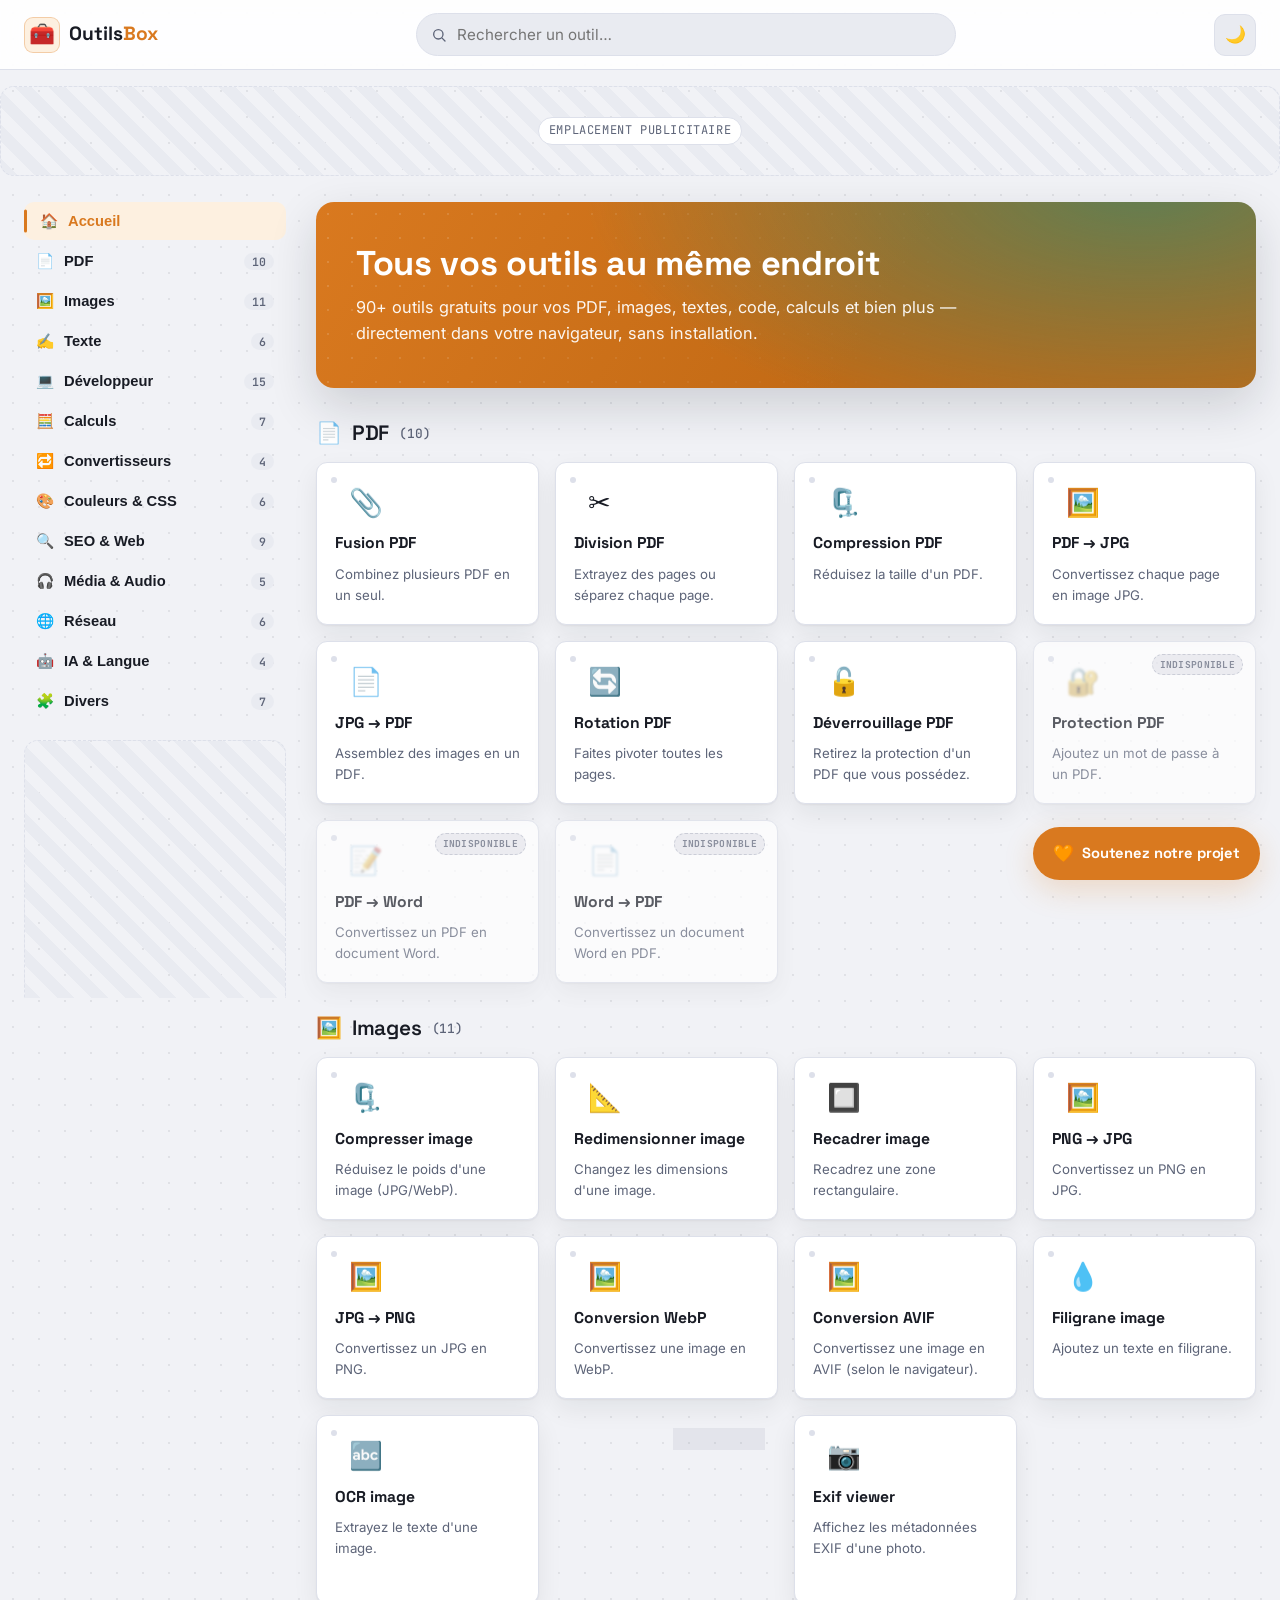
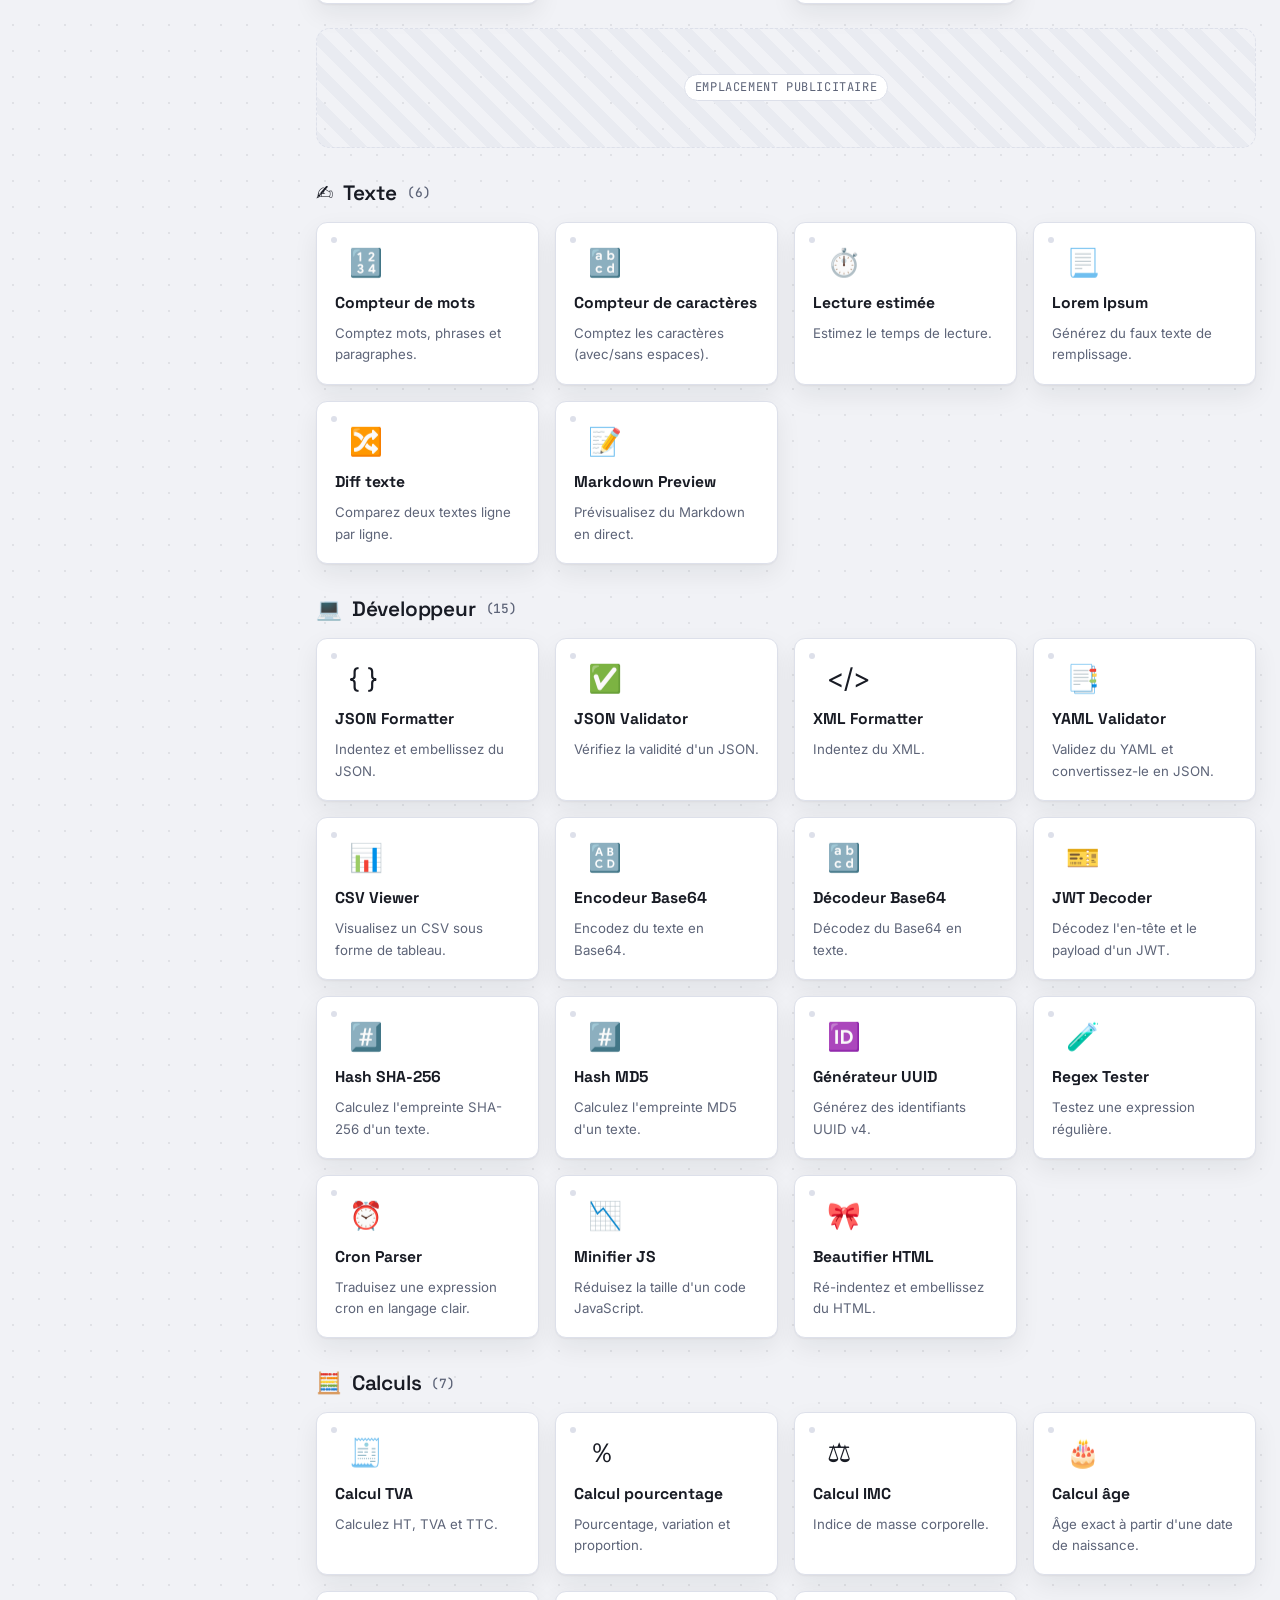
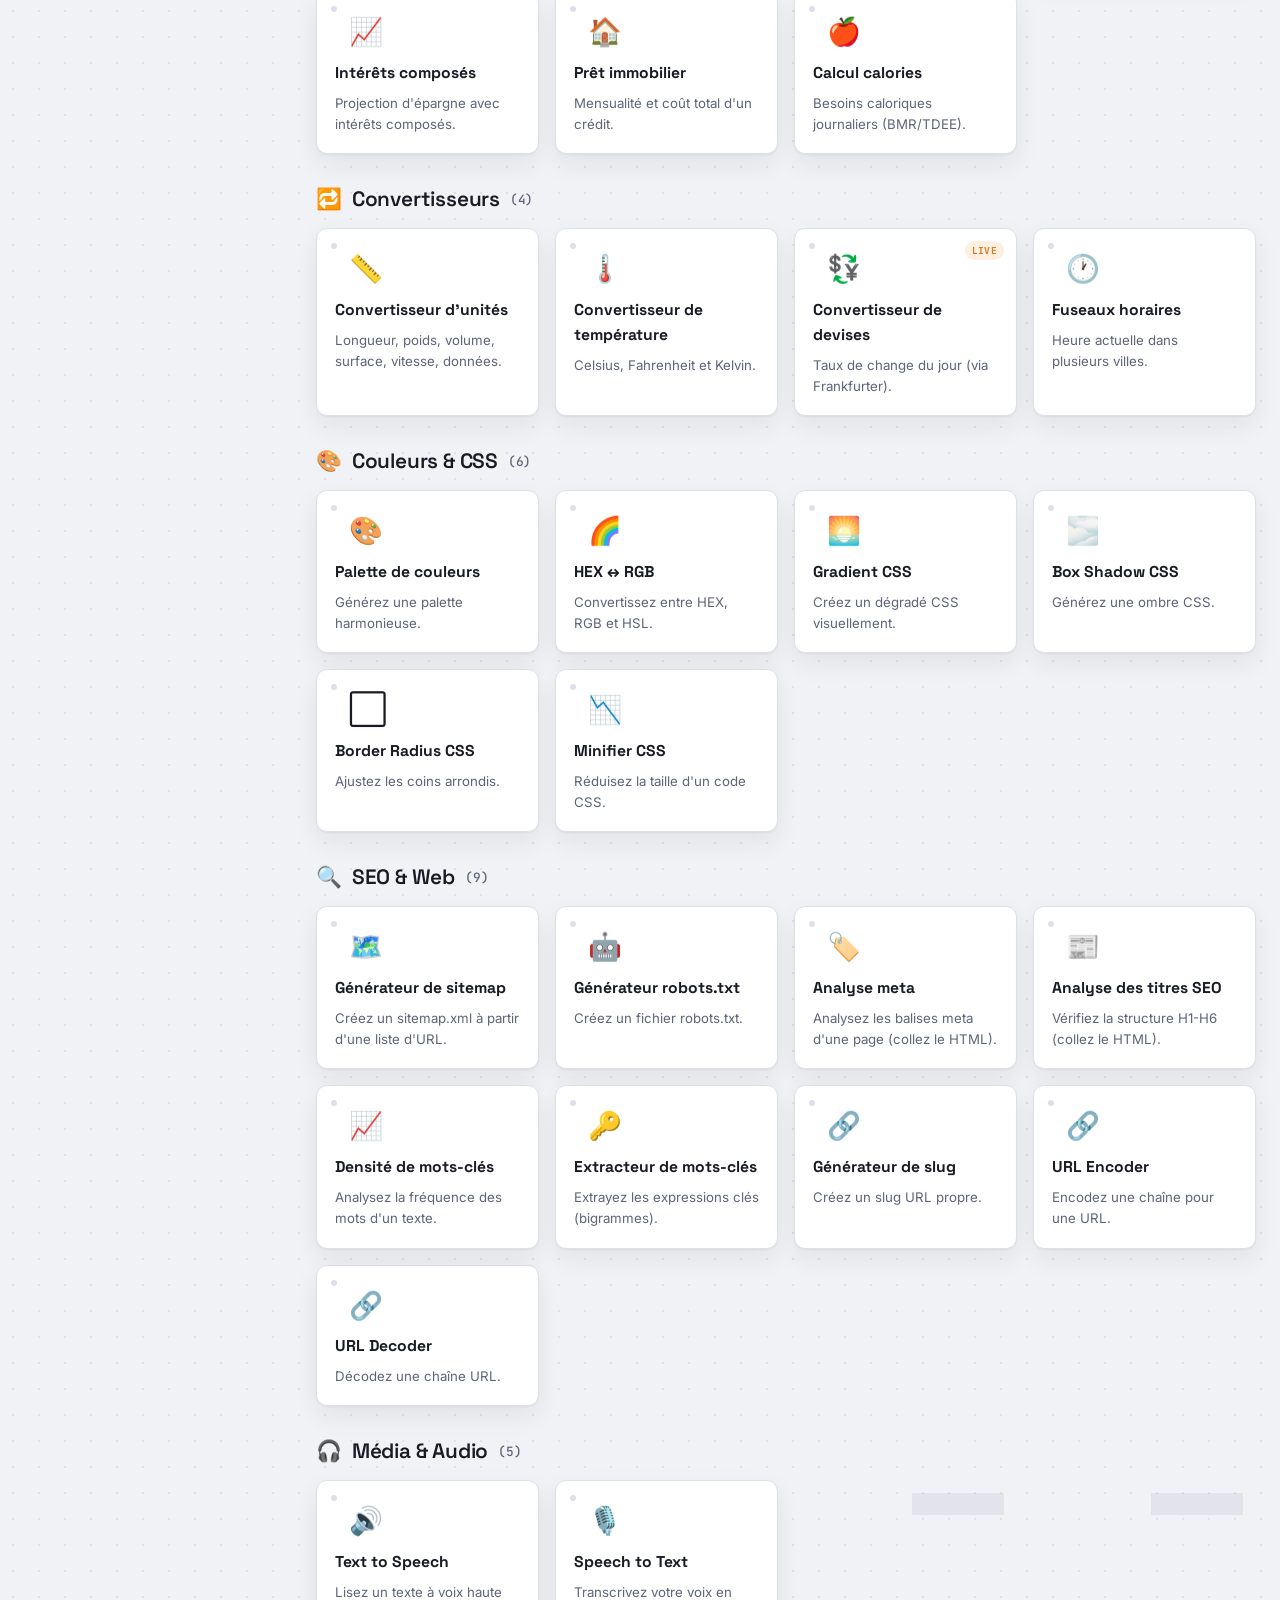
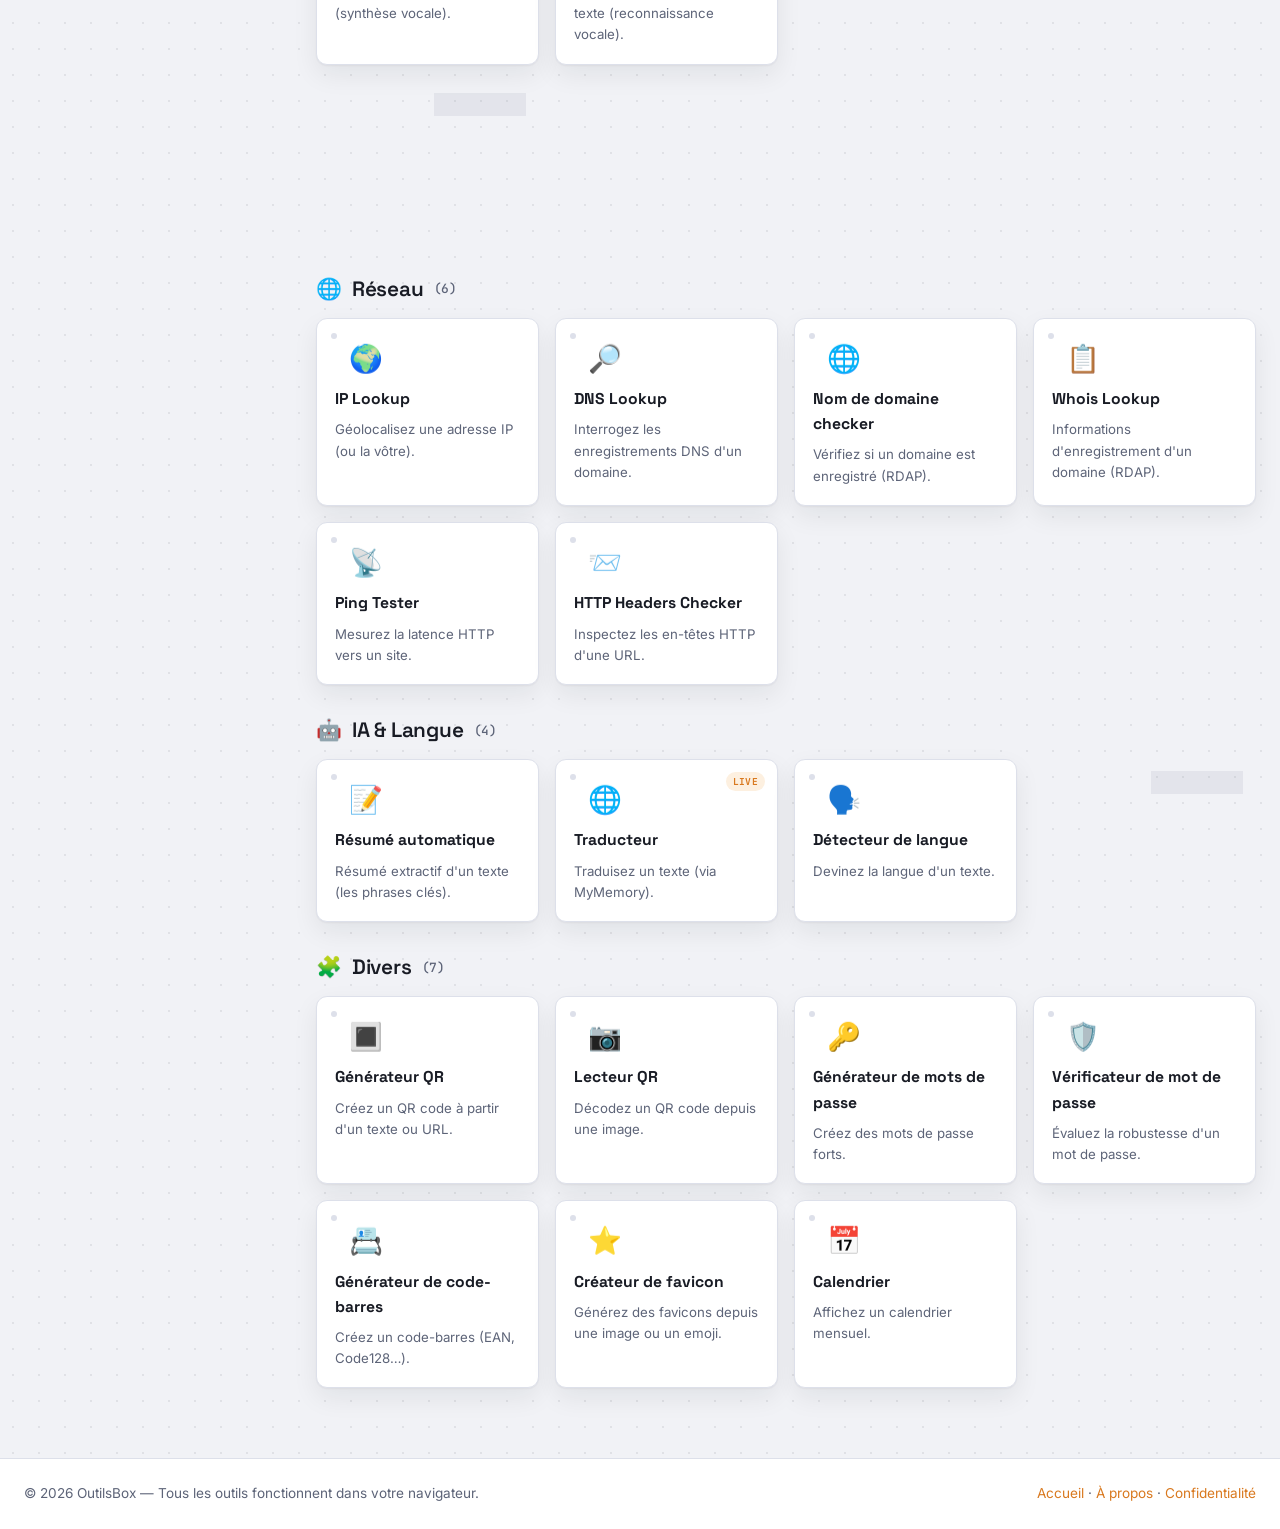
==== index.html @ 88a68a33 "Fix stylesheet link case sensitivity" ====
<!DOCTYPE html>
<html lang="fr" data-theme="light">
<head>
<meta charset="UTF-8">
<meta name="viewport" content="width=device-width, initial-scale=1.0, viewport-fit=cover">
<meta name="description" content="Boîte à outils en ligne : PDF, images, texte, développeur, calculs, couleurs, SEO et plus. Gratuit, simple et rapide.">
<title>OutilsBox — la boîte à outils en ligne</title>
<link rel="icon" href="data:image/svg+xml,<svg xmlns='http://www.w3.org/2000/svg' viewBox='0 0 100 100'><text y='.9em' font-size='90'>🧰</text></svg>">
<link rel="preconnect" href="https://fonts.googleapis.com">
<link rel="preconnect" href="https://fonts.gstatic.com" crossorigin>
<link href="https://fonts.googleapis.com/css2?family=Inter:wght@400;500;600;700;800&family=Space+Grotesk:wght@500;600;700&family=JetBrains+Mono:wght@400;500&display=swap" rel="stylesheet">
<link rel="stylesheet" href="./Css/styles.css">
<script async src="https://pagead2.googlesyndication.com/pagead/js/adsbygoogle.js?client=ca-pub-3952975727989882"
     crossorigin="anonymous"></script>
</head>
<body>
<a class="skip-link" href="#main">Aller au contenu</a>

<header class="topbar">
  <button class="icon-btn menu-toggle" id="menuToggle" aria-label="Menu">☰</button>
  <a class="brand" href="#/">
    <span class="brand-logo">🧰</span>
    <span class="brand-name">Outils<b>Box</b></span>
  </a>
  <div class="search-wrap">
    <input id="globalSearch" type="search" placeholder="Rechercher un outil…" autocomplete="off" aria-label="Rechercher un outil">
    <div id="searchResults" class="search-results" hidden></div>
  </div>
  <button class="icon-btn" id="themeToggle" aria-label="Changer de thème" title="Thème clair / sombre">🌙</button>
</header>

<!-- Bannière de pub (haut) -->
<div class="ad-slot ad-leaderboard" data-ad="top-leaderboard">
  <span class="ad-label">Emplacement publicitaire</span>
</div>

<div class="layout">
  <aside class="sidebar" id="sidebar" aria-label="Catégories">
    <nav id="categoryNav"></nav>
    <!-- Bannière de pub (colonne) -->
    <div class="ad-slot ad-rail" data-ad="sidebar-rail">
      <span class="ad-label">Pub</span>
    </div>
  </aside>
  <div class="sidebar-backdrop" id="sidebarBackdrop"></div>

  <main id="main" class="content" tabindex="-1"></main>
</div>

<footer class="footer">
  <div class="footer-inner">
    <span>© <span id="year"></span> OutilsBox — Tous les outils fonctionnent dans votre navigateur.</span>
    <span class="footer-links">
      <a href="#/">Accueil</a> · <a href="#/tool/about">À propos</a> · <a href="#/tool/privacy">Confidentialité</a>
    </span>
  </div>
</footer>

<!-- Interstitiel de pub -->
<div class="modal-backdrop" id="adInterstitial" hidden>
  <div class="modal ad-interstitial-box" role="dialog" aria-modal="true" aria-label="Publicité">
    <div class="ad-slot ad-interstitial" data-ad="interstitial">
      <span class="ad-label">Publicité</span>
    </div>
    <p class="ad-note">Votre outil se lance après la publicité…</p>
    <button class="btn btn-primary" id="adContinue" disabled>Continuer (<span id="adCountdown">5</span>)</button>
  </div>
</div>

<div id="toast" class="toast" hidden></div>

<!-- Bouton de soutien (lien direct vers la page de paiement PayPal) -->
<a class="support-btn" href="https://www.paypal.com/ncp/payment/L6BR6EY7WHRRA" target="_blank" rel="noopener noreferrer">
  <span class="sb-icon" aria-hidden="true">🧡</span> Soutenez notre projet
</a>

<!-- Librairies (chargées à la demande par les outils) -->
<script type="module" src="./js/main.js"></script>
</body>
</html>
---- Css/styles.css ----
/* =========================================================
   OutilsBox — design system
   Identité "atelier" : fond graphite / accent ambre outil,
   grille de perforations façon panneau à outils (pegboard),
   typo mécanique (Space Grotesk) + lisible (Inter) + mono (JetBrains Mono).
   ========================================================= */

:root{
  /* -- Neutres (clair) -- */
  --bg:#f1f2f6; --surface:#ffffff; --surface-2:#e9ebf1; --border:#dde0ea;
  --text:#181b24; --muted:#5d6478;

  /* -- Accent "outil" -- */
  --primary:#d9791f; --primary-600:#c26a15; --primary-soft:#fdf0e0;
  --accent:#0e8f86; --accent-soft:#e2f6f3;
  --success:#178a4e; --danger:#c8342b;

  --shadow:0 1px 2px rgba(20,22,35,.05),0 10px 26px rgba(20,22,35,.07);
  --shadow-lg:0 18px 48px rgba(20,22,35,.16);
  --shadow-glow:0 10px 30px rgba(217,121,31,.22);

  --radius:18px; --radius-sm:11px; --maxw:1280px;
  --sidebar-w:264px;

  --font-display:'Space Grotesk',Inter,system-ui,sans-serif;
  --font-body:'Inter',system-ui,-apple-system,'Segoe UI',Roboto,sans-serif;
  --font-mono:'JetBrains Mono',ui-monospace,SFMono-Regular,Menlo,Consolas,monospace;

  --ease:cubic-bezier(.22,.9,.32,1);

  /* motif de perforations (pegboard) */
  --peg-dot: rgba(24,27,36,.08);
  --peg-size: 26px;
}
[data-theme="dark"]{
  --bg:#10121a; --surface:#181b27; --surface-2:#1f2331; --border:#2a2f40;
  --text:#edeff6; --muted:#9298ac;

  --primary:#f0973f; --primary-600:#f6ad63; --primary-soft:#33240f;
  --accent:#2fd9c9; --accent-soft:#122a29;
  --success:#3fbf7f; --danger:#f0685c;

  --shadow:0 1px 2px rgba(0,0,0,.35),0 12px 32px rgba(0,0,0,.32);
  --shadow-lg:0 22px 56px rgba(0,0,0,.5);
  --shadow-glow:0 12px 34px rgba(240,151,63,.22);

  --peg-dot: rgba(255,255,255,.06);
}

*{box-sizing:border-box}
html{scroll-behavior:smooth}
@media (prefers-reduced-motion:reduce){
  html{scroll-behavior:auto}
  *{animation-duration:.001ms!important;transition-duration:.001ms!important}
}
body{
  margin:0;font-family:var(--font-body);
  background:
    radial-gradient(var(--peg-dot) 1.4px, transparent 1.4px) 0 0/var(--peg-size) var(--peg-size),
    var(--bg);
  color:var(--text);line-height:1.6;
  -webkit-font-smoothing:antialiased;text-rendering:optimizeLegibility;
  transition:background-color .25s var(--ease),color .25s var(--ease);
}
a{color:var(--primary);text-decoration:none;transition:color .15s var(--ease)}
a:hover{color:var(--primary-600);text-decoration:underline}
h1,h2,h3{font-family:var(--font-display);line-height:1.15;margin:0 0 .4em;letter-spacing:-.01em}
:focus-visible{outline:2.5px solid var(--primary);outline-offset:2px;border-radius:4px}
.skip-link{position:absolute;left:-999px;top:0;background:var(--primary);color:#fff;padding:8px 14px;border-radius:0 0 8px 0;z-index:100;font-weight:600}
.skip-link:focus{left:0}

/* Topbar */
.topbar{
  position:sticky;top:0;z-index:40;display:flex;align-items:center;gap:14px;
  padding:13px 24px;background:color-mix(in srgb, var(--surface) 88%, transparent);
  backdrop-filter:blur(14px) saturate(1.4);-webkit-backdrop-filter:blur(14px) saturate(1.4);
  border-bottom:1px solid var(--border);
}
.brand{display:flex;align-items:center;gap:9px;font-weight:700;font-size:1.2rem;color:var(--text);font-family:var(--font-display)}
.brand:hover{text-decoration:none}
.brand-logo{
  font-size:1.3rem;width:36px;height:36px;display:grid;place-items:center;
  background:var(--primary-soft);border-radius:9px;border:1px solid color-mix(in srgb, var(--primary) 30%, transparent);
}
.brand-name b{color:var(--primary)}
.search-wrap{position:relative;flex:1;max-width:540px;margin:0 auto}
#globalSearch{
  width:100%;padding:11px 16px 11px 40px;border:1px solid var(--border);border-radius:999px;
  background:var(--surface-2);color:var(--text);font-size:.95rem;outline:none;font-family:inherit;
  transition:border-color .15s var(--ease),box-shadow .15s var(--ease),background-color .15s var(--ease);
  background-image:url("data:image/svg+xml,%3Csvg xmlns='http://www.w3.org/2000/svg' width='16' height='16' viewBox='0 0 24 24' fill='none' stroke='%235d6478' stroke-width='2' stroke-linecap='round'%3E%3Ccircle cx='11' cy='11' r='7'/%3E%3Cline x1='21' y1='21' x2='16.65' y2='16.65'/%3E%3C/svg%3E");
  background-repeat:no-repeat;background-position:14px center;
}
#globalSearch:focus{border-color:var(--primary);box-shadow:0 0 0 4px var(--primary-soft);background-color:var(--surface)}
.search-results{
  position:absolute;top:calc(100% + 10px);left:0;right:0;background:var(--surface);
  border:1px solid var(--border);border-radius:14px;box-shadow:var(--shadow-lg);
  max-height:60vh;overflow:auto;z-index:50;padding:6px;
  animation:dropIn .16s var(--ease);
}
@keyframes dropIn{from{opacity:0;transform:translateY(-6px)}to{opacity:1;transform:translateY(0)}}
.search-results a{display:block;padding:10px 12px;border-radius:9px;color:var(--text);transition:background-color .1s}
.search-results a:hover,.search-results a.active{background:var(--primary-soft);text-decoration:none}
.search-results .sr-cat{font-size:.72rem;color:var(--muted);font-family:var(--font-mono);text-transform:uppercase;letter-spacing:.04em}
.icon-btn{
  background:var(--surface-2);border:1px solid var(--border);border-radius:11px;
  width:42px;height:42px;font-size:1.05rem;cursor:pointer;color:var(--text);flex:none;
  transition:transform .15s var(--ease),background-color .15s var(--ease),border-color .15s var(--ease);
}
.icon-btn:hover{background:var(--primary-soft);border-color:color-mix(in srgb, var(--primary) 35%, var(--border));transform:translateY(-1px)}
.icon-btn:active{transform:translateY(0) scale(.96)}
.menu-toggle{display:none}

/* Layout */
.layout{display:flex;gap:28px;max-width:var(--maxw);margin:0 auto;padding:26px 24px;align-items:flex-start}
.sidebar{
  width:var(--sidebar-w);flex:none;position:sticky;top:86px;
  max-height:calc(100vh - 104px);overflow:auto;
  padding-right:2px;
}
#categoryNav{display:flex;flex-direction:column;gap:2px}
.nav-cat{
  display:flex;align-items:center;gap:10px;padding:10px 12px;border-radius:10px;
  color:var(--text);font-weight:600;font-size:.92rem;cursor:pointer;border:none;background:none;text-align:left;width:100%;
  position:relative;transition:background-color .15s var(--ease),color .15s var(--ease),padding-left .15s var(--ease);
}
.nav-cat::before{
  content:"";position:absolute;left:0;top:50%;transform:translateY(-50%);
  width:3px;height:0;border-radius:3px;background:var(--primary);transition:height .18s var(--ease);
}
.nav-cat:hover{background:var(--surface-2);text-decoration:none}
.nav-cat.active{background:var(--primary-soft);color:var(--primary);padding-left:16px}
.nav-cat.active::before{height:60%}
.nav-cat .cat-count{margin-left:auto;font-size:.72rem;color:var(--muted);background:var(--surface-2);padding:1px 8px;border-radius:999px;font-family:var(--font-mono)}
.nav-cat.active .cat-count{background:var(--surface);color:var(--primary)}
.content{flex:1;min-width:0}

/* Ad slots */
.ad-slot{
  display:flex;align-items:center;justify-content:center;position:relative;
  background:repeating-linear-gradient(45deg,var(--surface-2),var(--surface-2) 12px,transparent 12px,transparent 24px);
  border:1px dashed var(--border);border-radius:14px;color:var(--muted);
  font-size:.75rem;letter-spacing:.05em;text-transform:uppercase;overflow:hidden;font-family:var(--font-mono);
}
.ad-slot .ad-label{background:var(--surface);padding:3px 10px;border-radius:999px;border:1px solid var(--border)}
.ad-leaderboard{max-width:var(--maxw);margin:16px auto 0;height:90px}
.ad-rail{margin-top:20px;height:600px;position:sticky;top:360px}
.ad-inline{height:120px;margin:24px 0}
.ad-interstitial{height:250px;width:100%}
@media(max-width:900px){.ad-rail{display:none}.ad-leaderboard{height:60px}}

/* Hero / home */
.hero{
  position:relative;overflow:hidden;isolation:isolate;
  background:
    radial-gradient(560px 260px at 88% -10%, color-mix(in srgb, var(--accent) 55%, transparent), transparent),
    linear-gradient(120deg,var(--primary),var(--primary-600) 60%);
  color:#fff;
  border-radius:var(--radius);padding:42px 40px;margin-bottom:30px;box-shadow:var(--shadow-lg);
}
.hero::after{
  content:"";position:absolute;inset:0;z-index:-1;opacity:.5;
  background:radial-gradient(rgba(255,255,255,.35) 1.5px, transparent 1.5px) 0 0/24px 24px;
  mask-image:linear-gradient(120deg, rgba(0,0,0,.9), transparent 70%);
}
.hero h1{font-size:2.15rem;margin-bottom:.3em;font-weight:700}
.hero p{opacity:.94;max-width:640px;margin:0;font-size:1.02rem}
.section-title{display:flex;align-items:center;gap:10px;margin:34px 0 16px;font-size:1.3rem;font-family:var(--font-display);font-weight:600}
.section-title .emoji{font-size:1.3rem}
.section-title .count{font-size:.8rem;color:var(--muted);font-weight:500;font-family:var(--font-mono)}

/* Tool grid */
.tool-grid{display:grid;grid-template-columns:repeat(auto-fill,minmax(200px,1fr));gap:16px}
.tool-card{
  display:flex;flex-direction:column;gap:7px;padding:18px;background:var(--surface);
  border:1px solid var(--border);border-radius:var(--radius-sm);box-shadow:var(--shadow);
  color:var(--text);transition:transform .18s var(--ease),border-color .18s var(--ease),box-shadow .18s var(--ease);
  position:relative;overflow:hidden;
}
.tool-card::before{
  content:"";position:absolute;top:14px;left:14px;width:6px;height:6px;border-radius:50%;
  background:var(--border);box-shadow:0 0 0 3px var(--surface);transition:background-color .18s var(--ease);
}
.tool-card:hover{transform:translateY(-4px);border-color:var(--primary);text-decoration:none;box-shadow:var(--shadow-glow)}
.tool-card:hover::before{background:var(--primary)}
.tool-card .t-icon{font-size:1.7rem;margin-left:14px}
.tool-card .t-name{font-weight:700;font-size:.98rem;font-family:var(--font-display)}
.tool-card .t-desc{font-size:.83rem;color:var(--muted)}
.tool-card .t-badge{position:absolute;top:12px;right:12px;font-size:.6rem;background:var(--primary-soft);color:var(--primary);padding:2px 7px;border-radius:999px;text-transform:uppercase;font-weight:700;font-family:var(--font-mono);letter-spacing:.03em}
.tool-card .t-badge.t-badge-off{background:rgba(140,146,168,.2);color:var(--muted);backdrop-filter:blur(6px);-webkit-backdrop-filter:blur(6px);border:1px dashed rgba(140,146,168,.5)}
.tool-card.t-card-off{opacity:.7}
.tool-card.t-card-off .t-icon{filter:grayscale(.4) blur(1px);opacity:.65}

/* Tool page */
.tool-header{margin-bottom:20px}
.breadcrumb{font-size:.8rem;color:var(--muted);margin-bottom:8px;font-family:var(--font-mono)}
.breadcrumb a{color:var(--muted)}
.tool-header h1{font-size:1.75rem;display:flex;align-items:center;gap:10px}
.tool-header p{color:var(--muted);margin:.3em 0 0}
.panel{
  background:var(--surface);border:1px solid var(--border);border-radius:var(--radius);
  padding:24px;box-shadow:var(--shadow);margin-bottom:20px;
  transition:border-color .15s var(--ease);
}
.panel + .panel{margin-top:0}

/* Form controls */
.field{margin-bottom:15px;display:block}
.field > label{display:block;font-weight:600;font-size:.88rem;margin-bottom:6px}
.field .hint{font-weight:400;color:var(--muted);font-size:.8rem}
input[type=text],input[type=number],input[type=url],input[type=password],input[type=email],input[type=date],input[type=datetime-local],input[type=time],select,textarea{
  width:100%;padding:11px 13px;border:1px solid var(--border);border-radius:10px;
  background:var(--surface-2);color:var(--text);font-size:.95rem;font-family:inherit;outline:none;
  transition:border-color .15s var(--ease),box-shadow .15s var(--ease);
}
input:focus,select:focus,textarea:focus{border-color:var(--primary);box-shadow:0 0 0 4px var(--primary-soft);background-color:var(--surface)}
textarea{resize:vertical;min-height:120px;font-family:var(--font-mono);font-size:.88rem}
textarea.mono,input.mono,pre.mono{font-family:var(--font-mono)}
.row{display:flex;gap:14px;flex-wrap:wrap}
.row > *{flex:1;min-width:160px}
.inline{display:flex;align-items:center;gap:10px;flex-wrap:wrap}
.check{display:flex;align-items:center;gap:8px;font-size:.9rem}
.check input{width:auto;accent-color:var(--primary)}
input[type=range]{width:100%;accent-color:var(--primary)}
input[type=color]{width:52px;height:42px;padding:2px;border-radius:10px;cursor:pointer}

/* Buttons */
.btn{
  display:inline-flex;align-items:center;justify-content:center;gap:8px;
  padding:11px 19px;border-radius:10px;border:1px solid var(--border);background:var(--surface-2);
  color:var(--text);font-weight:600;font-size:.92rem;cursor:pointer;font-family:inherit;
  transition:transform .12s var(--ease),background-color .15s var(--ease),border-color .15s var(--ease),box-shadow .15s var(--ease);
}
.btn:hover{background:var(--primary-soft);text-decoration:none;border-color:color-mix(in srgb, var(--primary) 35%, var(--border))}
.btn:active:not(:disabled){transform:scale(.97)}
.btn-primary{background:var(--primary);border-color:var(--primary);color:#fff}
.btn-primary:hover{background:var(--primary-600);box-shadow:var(--shadow-glow)}
.btn-ghost{background:none}
.btn:disabled{opacity:.5;cursor:not-allowed}
.btn-row{display:flex;gap:10px;flex-wrap:wrap;margin-top:8px}
.btn-sm{padding:7px 12px;font-size:.82rem}

/* Dropzone */
.dropzone{
  border:2px dashed var(--border);border-radius:var(--radius);padding:38px 20px;text-align:center;
  color:var(--muted);cursor:pointer;background:var(--surface-2);transition:border-color .15s var(--ease),background-color .15s var(--ease),color .15s var(--ease);
}
.dropzone.drag,.dropzone:hover{border-color:var(--primary);background:var(--primary-soft);color:var(--primary)}
.dropzone .dz-icon{font-size:2.3rem}
.file-list{list-style:none;padding:0;margin:14px 0 0;display:flex;flex-direction:column;gap:8px}
.file-list li{display:flex;align-items:center;gap:10px;padding:10px 12px;background:var(--surface-2);border-radius:10px;font-size:.88rem;transition:background-color .12s}
.file-list li:hover{background:color-mix(in srgb, var(--surface-2) 70%, var(--primary-soft))}
.file-list li .fl-size{margin-left:auto;color:var(--muted);font-size:.8rem;font-family:var(--font-mono)}
.file-list li .fl-del{cursor:pointer;color:var(--danger);border:none;background:none;font-size:1rem;transition:transform .12s}
.file-list li .fl-del:hover{transform:scale(1.15)}
.file-list li[draggable=true]{cursor:grab}

/* Output */
.output{background:var(--surface-2);border:1px solid var(--border);border-radius:11px;padding:15px;overflow:auto;max-height:460px}
pre.output{white-space:pre-wrap;word-break:break-word;font-family:var(--font-mono);font-size:.86rem}
.result-note{font-size:.85rem;color:var(--muted);margin-top:8px}
.status{padding:11px 15px;border-radius:10px;font-size:.88rem;margin-top:10px;border:1px solid transparent}
.status.ok{background:color-mix(in srgb, var(--success) 12%, transparent);color:var(--success);border-color:color-mix(in srgb, var(--success) 25%, transparent)}
.status.err{background:color-mix(in srgb, var(--danger) 12%, transparent);color:var(--danger);border-color:color-mix(in srgb, var(--danger) 25%, transparent)}
.status.info{background:var(--primary-soft);color:var(--primary);border-color:color-mix(in srgb, var(--primary) 25%, transparent)}
.kpi{display:grid;grid-template-columns:repeat(auto-fit,minmax(130px,1fr));gap:12px}
.kpi .k{background:var(--surface-2);border-radius:11px;padding:16px;text-align:center;border:1px solid var(--border);transition:border-color .15s}
.kpi .k:hover{border-color:color-mix(in srgb, var(--primary) 30%, var(--border))}
.kpi .k b{display:block;font-size:1.6rem;font-family:var(--font-display)}
.kpi .k span{font-size:.78rem;color:var(--muted)}
table.data{width:100%;border-collapse:collapse;font-size:.86rem}
table.data th,table.data td{border:1px solid var(--border);padding:8px 11px;text-align:left}
table.data th{background:var(--surface-2);font-family:var(--font-mono);font-weight:600;font-size:.78rem;text-transform:uppercase;letter-spacing:.03em;color:var(--muted)}
table.data tr:hover td{background:color-mix(in srgb, var(--surface-2) 60%, transparent)}
.swatch{height:64px;border-radius:11px;border:1px solid var(--border);cursor:pointer;display:flex;align-items:flex-end;padding:7px;font-size:.72rem;color:#fff;text-shadow:0 1px 2px rgba(0,0,0,.5);font-family:var(--font-mono);transition:transform .12s var(--ease)}
.swatch:hover{transform:scale(1.03)}

/* Modal */
.modal-backdrop{position:fixed;inset:0;background:rgba(8,10,18,.62);backdrop-filter:blur(3px);display:flex;align-items:center;justify-content:center;z-index:100;padding:20px;animation:fadeIn .15s var(--ease)}
@keyframes fadeIn{from{opacity:0}to{opacity:1}}
.modal{background:var(--surface);border-radius:var(--radius);padding:24px;max-width:520px;width:100%;box-shadow:var(--shadow-lg);text-align:center;animation:popIn .18s var(--ease)}
@keyframes popIn{from{opacity:0;transform:translateY(8px) scale(.98)}to{opacity:1;transform:none}}
.ad-note{color:var(--muted);font-size:.85rem;margin:14px 0}

/* Toast */
.toast{position:fixed;bottom:26px;left:50%;transform:translateX(-50%);background:var(--text);color:var(--bg);padding:12px 22px;border-radius:999px;font-size:.9rem;z-index:200;box-shadow:var(--shadow-lg);animation:toastIn .2s var(--ease)}
@keyframes toastIn{from{opacity:0;transform:translate(-50%,10px)}to{opacity:1;transform:translate(-50%,0)}}

/* Footer */
.footer{border-top:1px solid var(--border);background:var(--surface);margin-top:44px}
.footer-inner{max-width:var(--maxw);margin:0 auto;padding:24px 24px;display:flex;justify-content:space-between;gap:14px;flex-wrap:wrap;font-size:.85rem;color:var(--muted)}

/* Bouton de soutien (flottant, redirige vers PayPal) */
.support-btn{
  position:fixed;right:20px;bottom:20px;z-index:80;
  display:inline-flex;align-items:center;gap:8px;
  padding:13px 20px;border-radius:999px;
  background:var(--primary);color:#fff;font-weight:700;font-size:.92rem;
  font-family:var(--font-display);text-decoration:none;letter-spacing:-.01em;
  box-shadow:var(--shadow-glow);
  transition:transform .15s var(--ease),background-color .15s var(--ease),box-shadow .15s var(--ease);
}
.support-btn:hover{background:var(--primary-600);transform:translateY(-2px);text-decoration:none;color:#fff}
.support-btn:active{transform:translateY(0) scale(.96)}
.support-btn .sb-icon{font-size:1.05rem}
@media(max-width:520px){
  .support-btn{right:14px;bottom:14px;padding:11px 16px;font-size:.84rem}
}

/* Sidebar mobile */
.sidebar-backdrop{display:none}
@media(max-width:860px){
  .menu-toggle{display:block}
  .layout{padding:16px}
  .sidebar{
    position:fixed;top:0;left:0;bottom:0;width:280px;background:var(--surface);z-index:60;
    padding:18px;transform:translateX(-100%);transition:transform .22s var(--ease);max-height:none;box-shadow:var(--shadow-lg);
  }
  .sidebar.open{transform:none}
  .sidebar-backdrop.open{display:block;position:fixed;inset:0;background:rgba(0,0,0,.4);z-index:55;animation:fadeIn .15s var(--ease)}
  .search-wrap{max-width:none}
  .brand-name{display:none}
  .hero{padding:30px 24px}
  .hero h1{font-size:1.7rem}
}

/* Grands écrans : plus d'air, colonnes plus larges */
@media(min-width:1400px){
  :root{--maxw:1360px}
  .tool-grid{grid-template-columns:repeat(auto-fill,minmax(220px,1fr));gap:18px}
  .layout{gap:34px}
}

.hidden{display:none!important}
[hidden]{display:none!important}
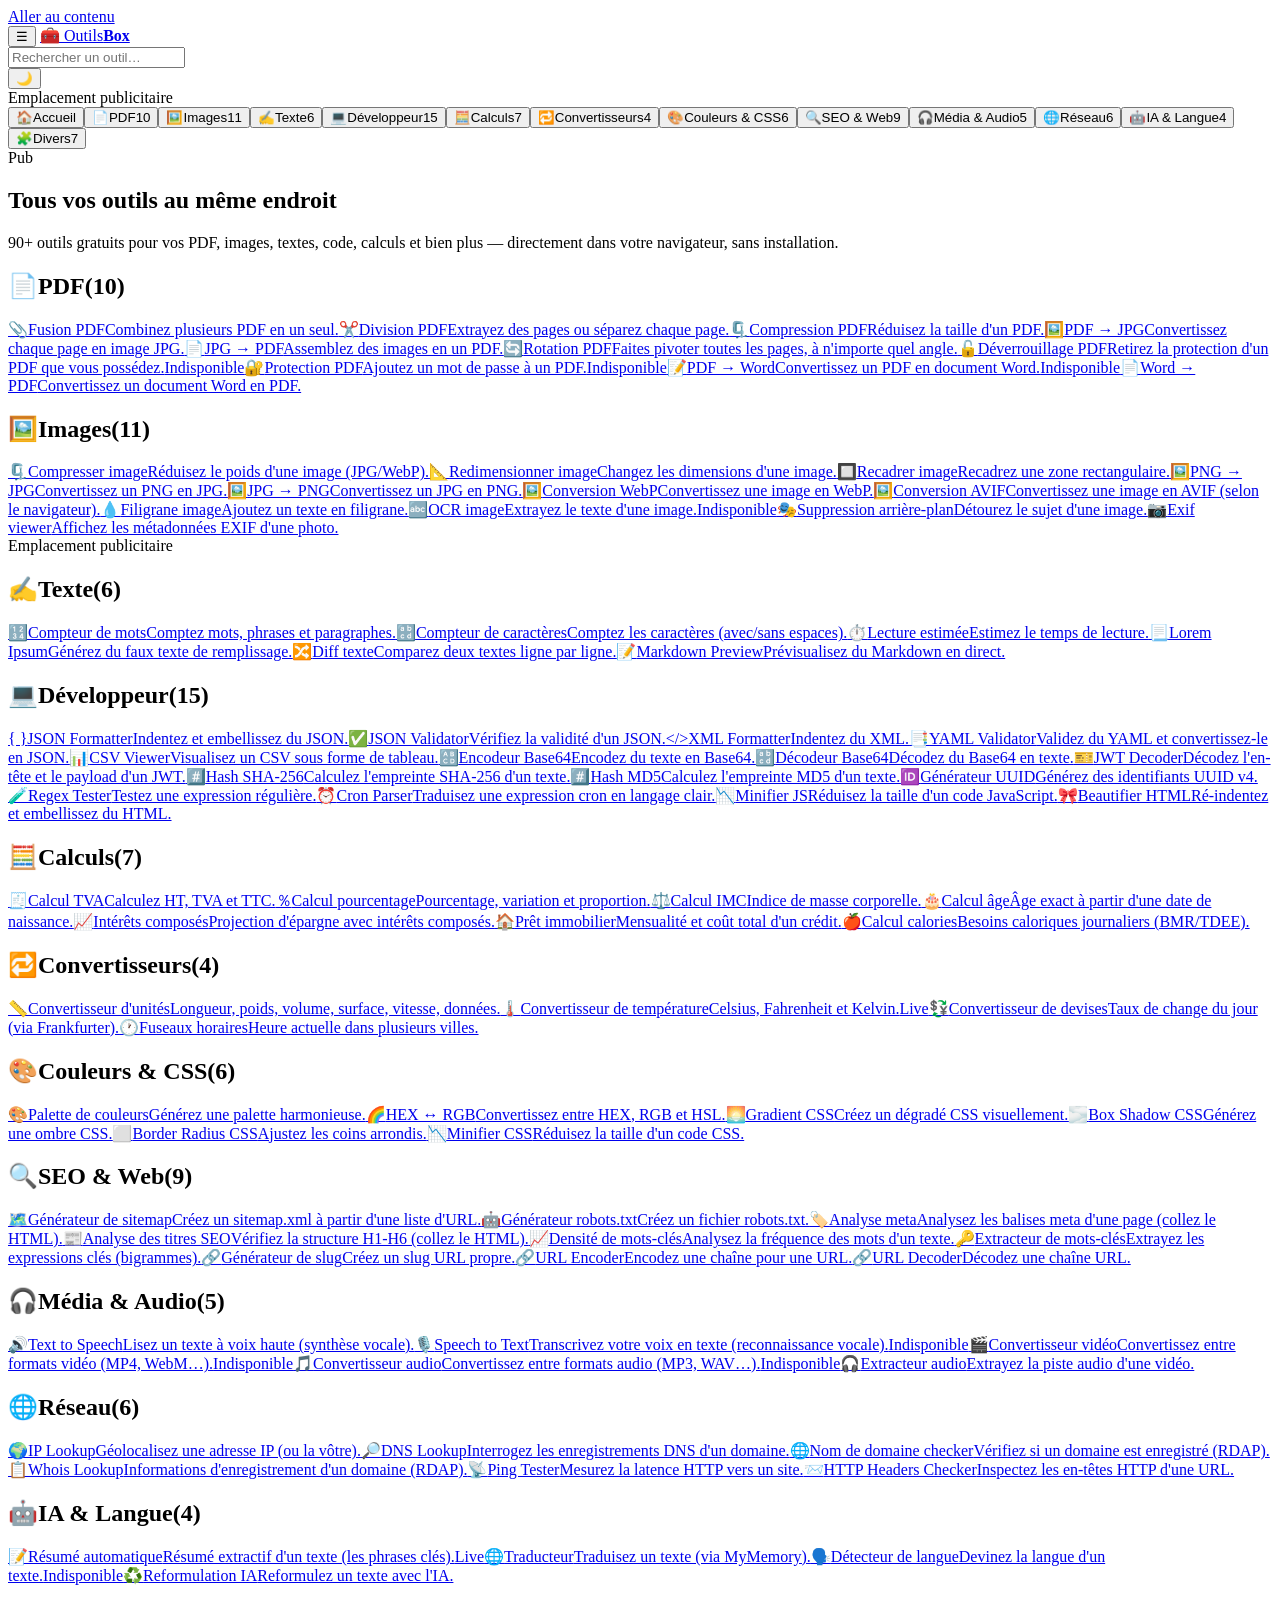
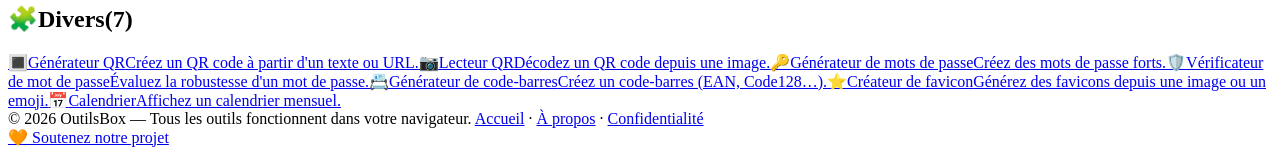
==== commit 61efbb79: "Refactor index.html for consistency and updates" ====
--- a/index.html
+++ b/index.html
@@ -1,80 +1,96 @@
 <!DOCTYPE html>
 <html lang="fr" data-theme="light">
 <head>
-<meta charset="UTF-8">
-<meta name="viewport" content="width=device-width, initial-scale=1.0, viewport-fit=cover">
-<meta name="description" content="Boîte à outils en ligne : PDF, images, texte, développeur, calculs, couleurs, SEO et plus. Gratuit, simple et rapide.">
-<title>OutilsBox — la boîte à outils en ligne</title>
-<link rel="icon" href="data:image/svg+xml,<svg xmlns='http://www.w3.org/2000/svg' viewBox='0 0 100 100'><text y='.9em' font-size='90'>🧰</text></svg>">
-<link rel="preconnect" href="https://fonts.googleapis.com">
-<link rel="preconnect" href="https://fonts.gstatic.com" crossorigin>
-<link href="https://fonts.googleapis.com/css2?family=Inter:wght@400;500;600;700;800&family=Space+Grotesk:wght@500;600;700&family=JetBrains+Mono:wght@400;500&display=swap" rel="stylesheet">
-<link rel="stylesheet" href="./Css/styles.css">
-<script async src="https://pagead2.googlesyndication.com/pagead/js/adsbygoogle.js?client=ca-pub-3952975727989882"
-     crossorigin="anonymous"></script>
+    <meta charset="UTF-8">
+    <meta name="viewport" content="width=device-width, initial-scale=1.0, viewport-fit=cover">
+    <meta name="description" content="Boîte à outils en ligne : PDF, images, texte, développeur, calculs, couleurs, SEO et plus. Gratuit, simple et rapide.">
+    <title>OutilsBox — la boîte à outils en ligne</title>
+    <link rel="icon" href="data:image/svg+xml,<svg xmlns='http://www.w3.org/2000/svg' viewBox='0 0 100 100'><text y='.9em' font-size='90'>🧰</text></svg>">
+    <link rel="preconnect" href="https://fonts.googleapis.com">
+    <link rel="preconnect" href="https://fonts.gstatic.com" crossorigin>
+    <link href="https://fonts.googleapis.com/css2?family=Inter:wght@400;500;600;700;800&family=Space+Grotesk:wght@500;600;700&family=JetBrains+Mono:wght@400;500&display=swap" rel="stylesheet">
+    <link rel="stylesheet" href="./css/styles.css">
+
+    <!-- === EZOIC - SCRIPTS OBLIGATOIRES (à garder en haut) === -->
+    <!-- Privacy / Consentement -->
+    <script data-cfasync="false" src="https://cmp.gatekeeperconsent.com/min.js"></script>
+    <script data-cfasync="false" src="https://the.gatekeeperconsent.com/cmp.min.js"></script>
+
+    <!-- Ezoic Main Scripts -->
+    <script async src="//www.ezojs.com/ezoic/sa.min.js"></script>
+    <script>
+        window.ezstandalone = window.ezstandalone || {};
+        ezstandalone.cmd = ezstandalone.cmd || [];
+    </script>
+    <script src="//ezoicanalytics.com/analytics.js"></script>
+    <!-- ==================================================== -->
+
+    <!-- Ton ancienne pub Google (tu pourras la retirer plus tard) -->
+    <script async src="https://pagead2.googlesyndication.com/pagead/js/adsbygoogle.js?client=ca-pub-3952975727989882"
+         crossorigin="anonymous"></script>
 </head>
 <body>
-<a class="skip-link" href="#main">Aller au contenu</a>
+    <a class="skip-link" href="#main">Aller au contenu</a>
 
-<header class="topbar">
-  <button class="icon-btn menu-toggle" id="menuToggle" aria-label="Menu">☰</button>
-  <a class="brand" href="#/">
-    <span class="brand-logo">🧰</span>
-    <span class="brand-name">Outils<b>Box</b></span>
-  </a>
-  <div class="search-wrap">
-    <input id="globalSearch" type="search" placeholder="Rechercher un outil…" autocomplete="off" aria-label="Rechercher un outil">
-    <div id="searchResults" class="search-results" hidden></div>
-  </div>
-  <button class="icon-btn" id="themeToggle" aria-label="Changer de thème" title="Thème clair / sombre">🌙</button>
-</header>
+    <header class="topbar">
+      <button class="icon-btn menu-toggle" id="menuToggle" aria-label="Menu">☰</button>
+      <a class="brand" href="#/">
+        <span class="brand-logo">🧰</span>
+        <span class="brand-name">Outils<b>Box</b></span>
+      </a>
+      <div class="search-wrap">
+        <input id="globalSearch" type="search" placeholder="Rechercher un outil…" autocomplete="off" aria-label="Rechercher un outil">
+        <div id="searchResults" class="search-results" hidden></div>
+      </div>
+      <button class="icon-btn" id="themeToggle" aria-label="Changer de thème" title="Thème clair / sombre">🌙</button>
+    </header>
 
-<!-- Bannière de pub (haut) -->
-<div class="ad-slot ad-leaderboard" data-ad="top-leaderboard">
-  <span class="ad-label">Emplacement publicitaire</span>
-</div>
+    <!-- Bannière de pub (haut) -->
+    <div class="ad-slot ad-leaderboard" data-ad="top-leaderboard">
+      <span class="ad-label">Emplacement publicitaire</span>
+    </div>
 
-<div class="layout">
-  <aside class="sidebar" id="sidebar" aria-label="Catégories">
-    <nav id="categoryNav"></nav>
-    <!-- Bannière de pub (colonne) -->
-    <div class="ad-slot ad-rail" data-ad="sidebar-rail">
-      <span class="ad-label">Pub</span>
+    <div class="layout">
+      <aside class="sidebar" id="sidebar" aria-label="Catégories">
+        <nav id="categoryNav"></nav>
+        <!-- Bannière de pub (colonne) -->
+        <div class="ad-slot ad-rail" data-ad="sidebar-rail">
+          <span class="ad-label">Pub</span>
+        </div>
+      </aside>
+      <div class="sidebar-backdrop" id="sidebarBackdrop"></div>
+
+      <main id="main" class="content" tabindex="-1"></main>
     </div>
-  </aside>
-  <div class="sidebar-backdrop" id="sidebarBackdrop"></div>
 
-  <main id="main" class="content" tabindex="-1"></main>
-</div>
+    <footer class="footer">
+      <div class="footer-inner">
+        <span>© <span id="year"></span> OutilsBox — Tous les outils fonctionnent dans votre navigateur.</span>
+        <span class="footer-links">
+          <a href="#/">Accueil</a> · <a href="#/tool/about">À propos</a> · <a href="#/tool/privacy">Confidentialité</a>
+        </span>
+      </div>
+    </footer>
 
-<footer class="footer">
-  <div class="footer-inner">
-    <span>© <span id="year"></span> OutilsBox — Tous les outils fonctionnent dans votre navigateur.</span>
-    <span class="footer-links">
-      <a href="#/">Accueil</a> · <a href="#/tool/about">À propos</a> · <a href="#/tool/privacy">Confidentialité</a>
-    </span>
-  </div>
-</footer>
+    <!-- Interstitiel de pub -->
+    <div class="modal-backdrop" id="adInterstitial" hidden>
+      <div class="modal ad-interstitial-box" role="dialog" aria-modal="true" aria-label="Publicité">
+        <div class="ad-slot ad-interstitial" data-ad="interstitial">
+          <span class="ad-label">Publicité</span>
+        </div>
+        <p class="ad-note">Votre outil se lance après la publicité…</p>
+        <button class="btn btn-primary" id="adContinue" disabled>Continuer (<span id="adCountdown">5</span>)</button>
+      </div>
+    </div>
 
-<!-- Interstitiel de pub -->
-<div class="modal-backdrop" id="adInterstitial" hidden>
-  <div class="modal ad-interstitial-box" role="dialog" aria-modal="true" aria-label="Publicité">
-    <div class="ad-slot ad-interstitial" data-ad="interstitial">
-      <span class="ad-label">Publicité</span>
-    </div>
-    <p class="ad-note">Votre outil se lance après la publicité…</p>
-    <button class="btn btn-primary" id="adContinue" disabled>Continuer (<span id="adCountdown">5</span>)</button>
-  </div>
-</div>
+    <div id="toast" class="toast" hidden></div>
 
-<div id="toast" class="toast" hidden></div>
+    <!-- Bouton de soutien -->
+    <a class="support-btn" href="https://www.paypal.com/ncp/payment/L6BR6EY7WHRRA" target="_blank" rel="noopener noreferrer">
+      <span class="sb-icon" aria-hidden="true">🧡</span> Soutenez notre projet
+    </a>
 
-<!-- Bouton de soutien (lien direct vers la page de paiement PayPal) -->
-<a class="support-btn" href="https://www.paypal.com/ncp/payment/L6BR6EY7WHRRA" target="_blank" rel="noopener noreferrer">
-  <span class="sb-icon" aria-hidden="true">🧡</span> Soutenez notre projet
-</a>
-
-<!-- Librairies (chargées à la demande par les outils) -->
-<script type="module" src="./js/main.js"></script>
+    <!-- Librairies -->
+    <script type="module" src="./js/main.js"></script>
 </body>
 </html>
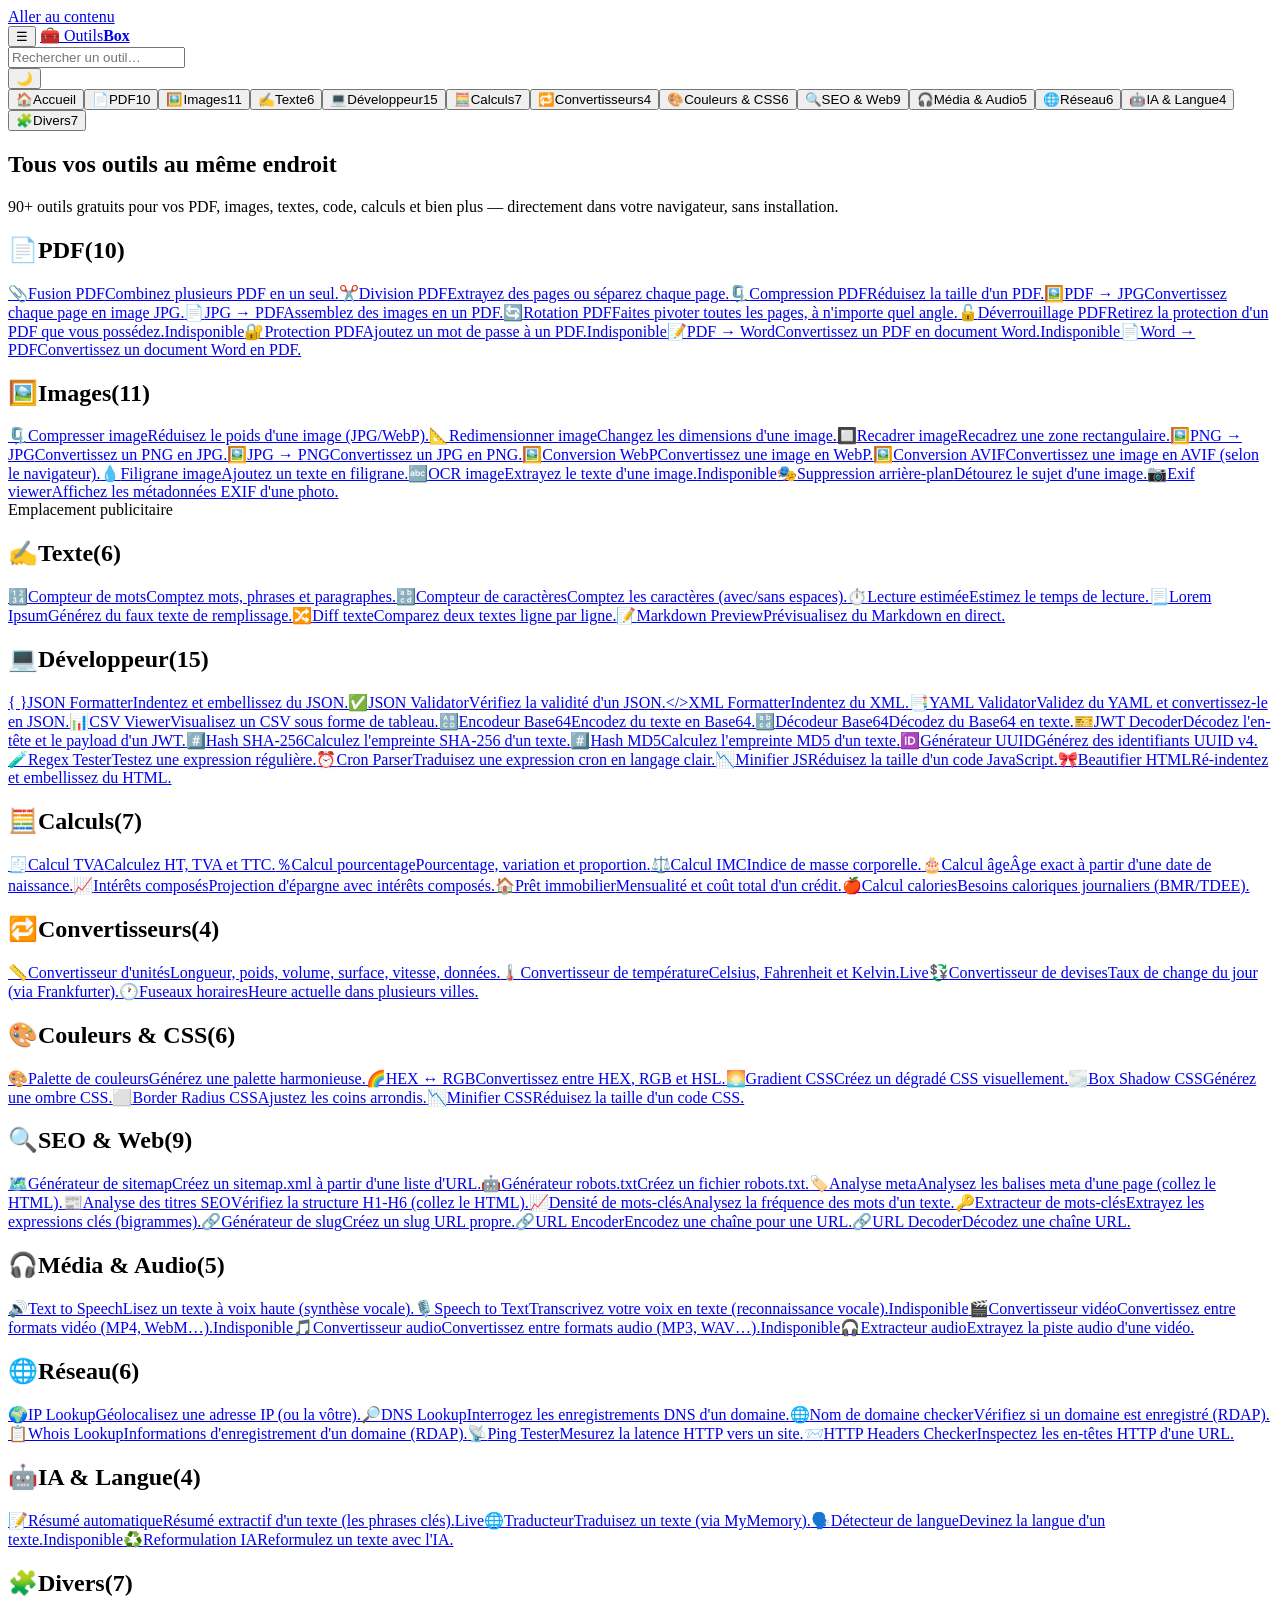
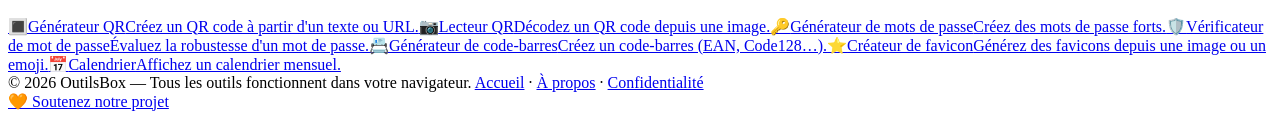
==== commit 1990377b: "Add files via upload" ====
--- a/index.html
+++ b/index.html
@@ -25,9 +25,14 @@
     <script src="//ezoicanalytics.com/analytics.js"></script>
     <!-- ==================================================== -->
 
-    <!-- Ton ancienne pub Google (tu pourras la retirer plus tard) -->
+    <!-- Ancien script Google AdSense, désactivé : Ezoic gère déjà la demande
+         publicitaire (y compris Google) et faire tourner les deux en même
+         temps peut réduire tes revenus / poser problème avec les règles
+         Ezoic. Supprime complètement ce bloc une fois que tu as confirmé
+         que les pubs Ezoic s'affichent bien.
     <script async src="https://pagead2.googlesyndication.com/pagead/js/adsbygoogle.js?client=ca-pub-3952975727989882"
          crossorigin="anonymous"></script>
+    -->
 </head>
 <body>
     <a class="skip-link" href="#main">Aller au contenu</a>
@@ -45,17 +50,17 @@
       <button class="icon-btn" id="themeToggle" aria-label="Changer de thème" title="Thème clair / sombre">🌙</button>
     </header>
 
-    <!-- Bannière de pub (haut) -->
+    <!-- Bannière de pub (haut) — Ezoic placeholder 101 -->
     <div class="ad-slot ad-leaderboard" data-ad="top-leaderboard">
-      <span class="ad-label">Emplacement publicitaire</span>
+      <div id="ezoic-pub-ad-placeholder-101"></div>
     </div>
 
     <div class="layout">
       <aside class="sidebar" id="sidebar" aria-label="Catégories">
         <nav id="categoryNav"></nav>
-        <!-- Bannière de pub (colonne) -->
+        <!-- Bannière de pub (colonne) — Ezoic placeholder 102 -->
         <div class="ad-slot ad-rail" data-ad="sidebar-rail">
-          <span class="ad-label">Pub</span>
+          <div id="ezoic-pub-ad-placeholder-102"></div>
         </div>
       </aside>
       <div class="sidebar-backdrop" id="sidebarBackdrop"></div>
@@ -76,7 +81,7 @@
     <div class="modal-backdrop" id="adInterstitial" hidden>
       <div class="modal ad-interstitial-box" role="dialog" aria-modal="true" aria-label="Publicité">
         <div class="ad-slot ad-interstitial" data-ad="interstitial">
-          <span class="ad-label">Publicité</span>
+          <div id="ezoic-pub-ad-placeholder-104"></div>
         </div>
         <p class="ad-note">Votre outil se lance après la publicité…</p>
         <button class="btn btn-primary" id="adContinue" disabled>Continuer (<span id="adCountdown">5</span>)</button>
@@ -93,4 +98,4 @@
     <!-- Librairies -->
     <script type="module" src="./js/main.js"></script>
 </body>
-</html>
+</html>
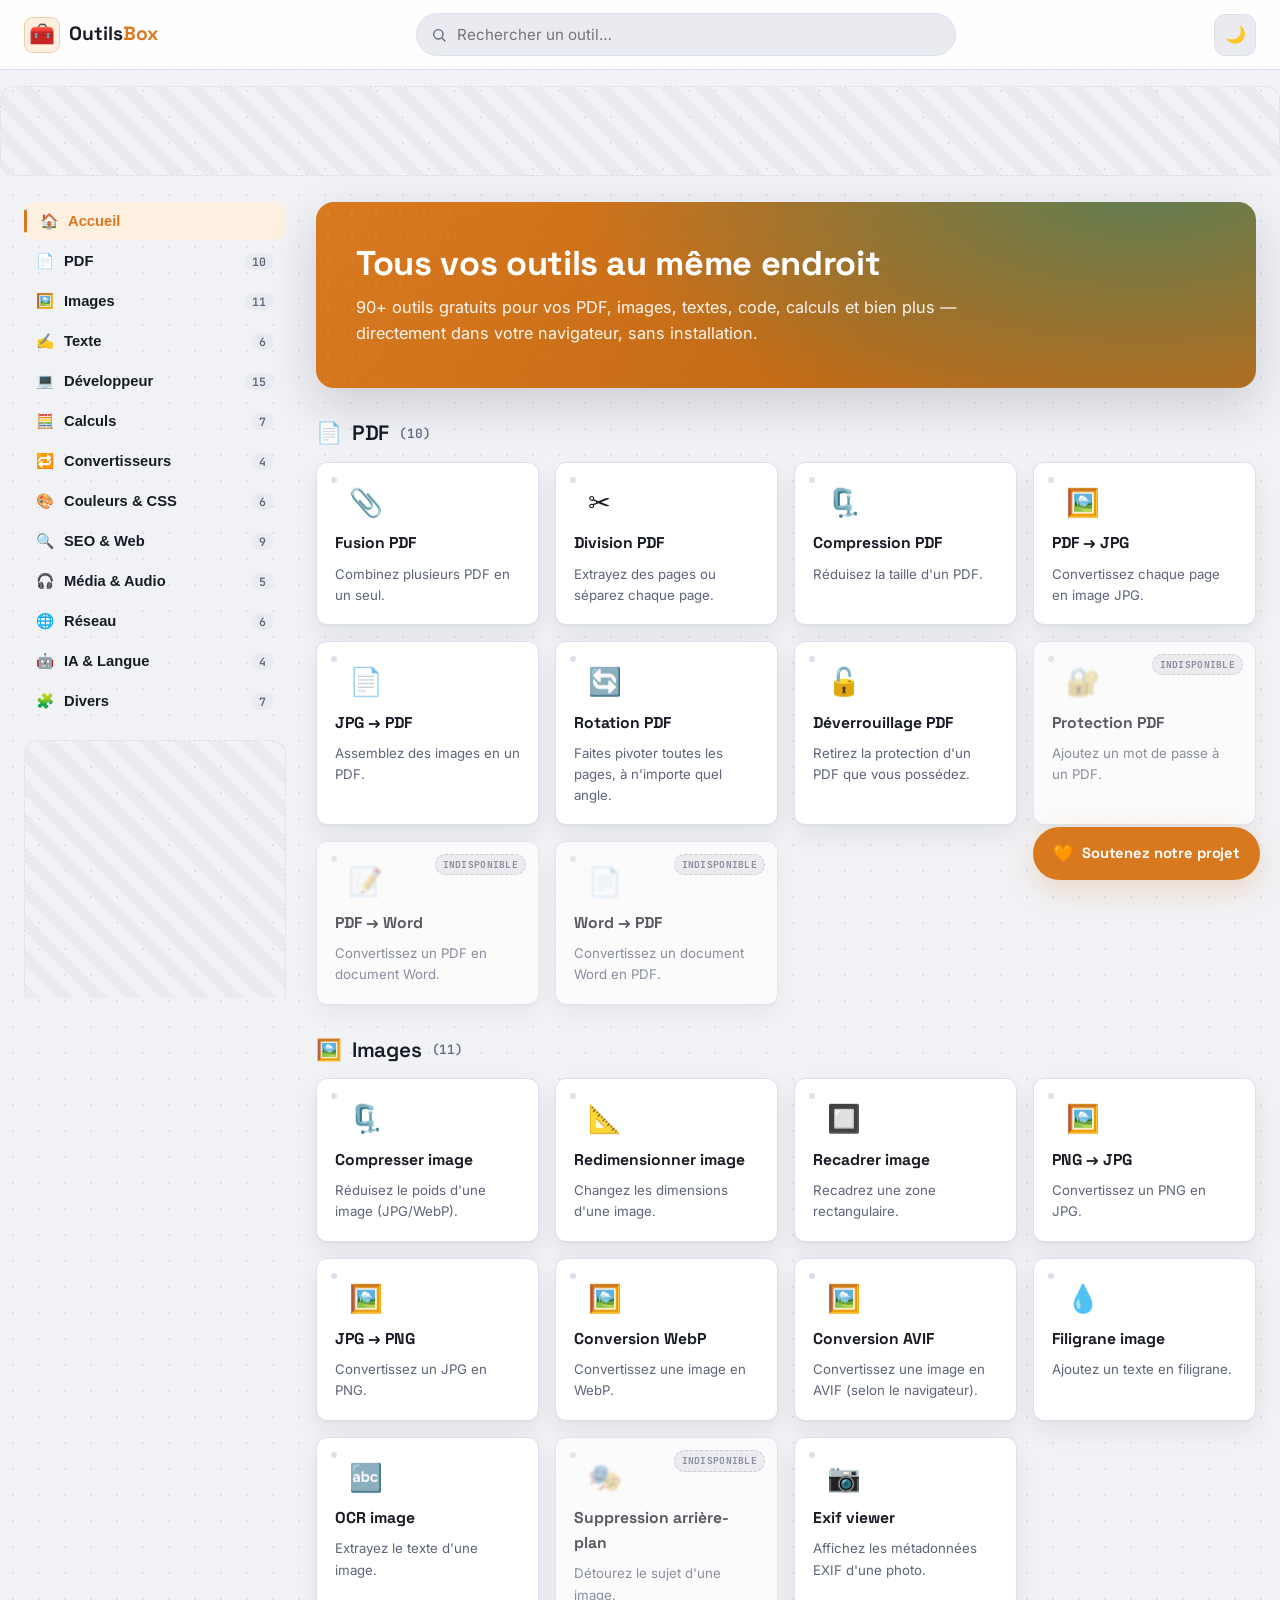
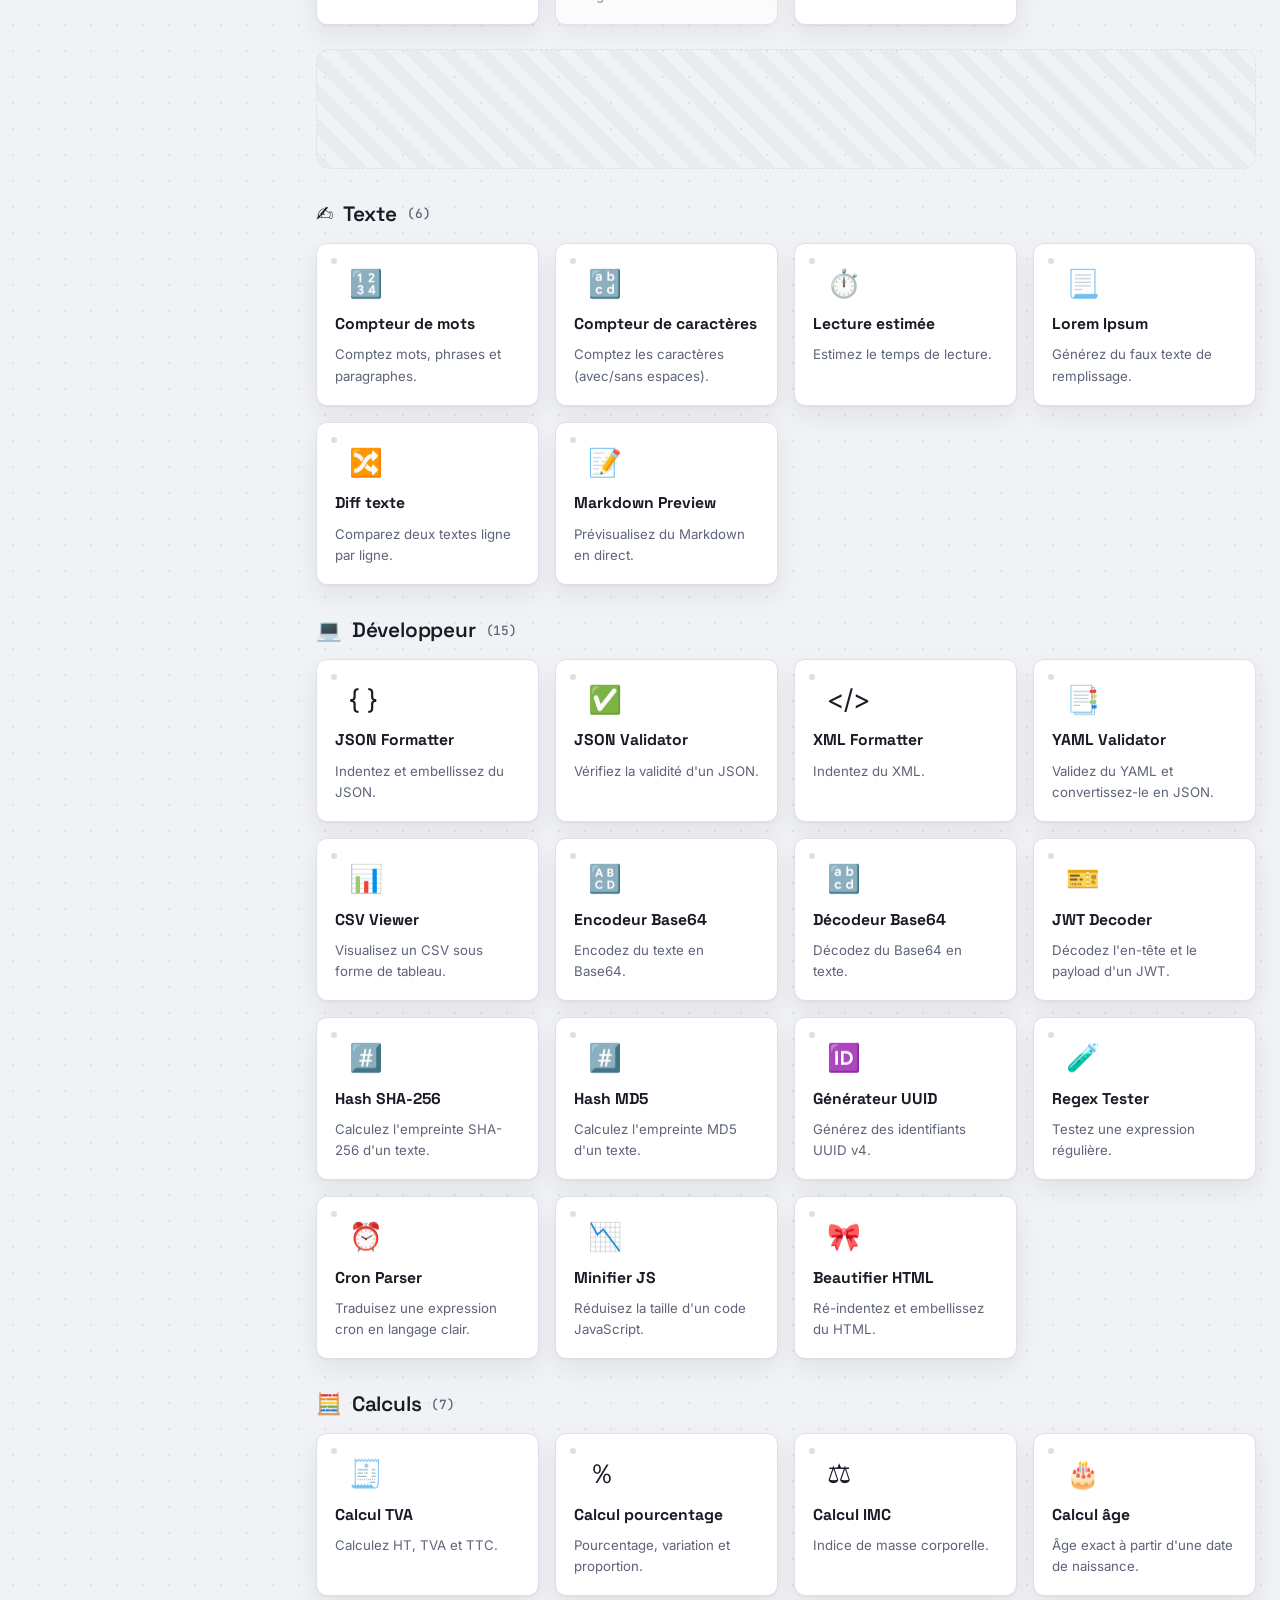
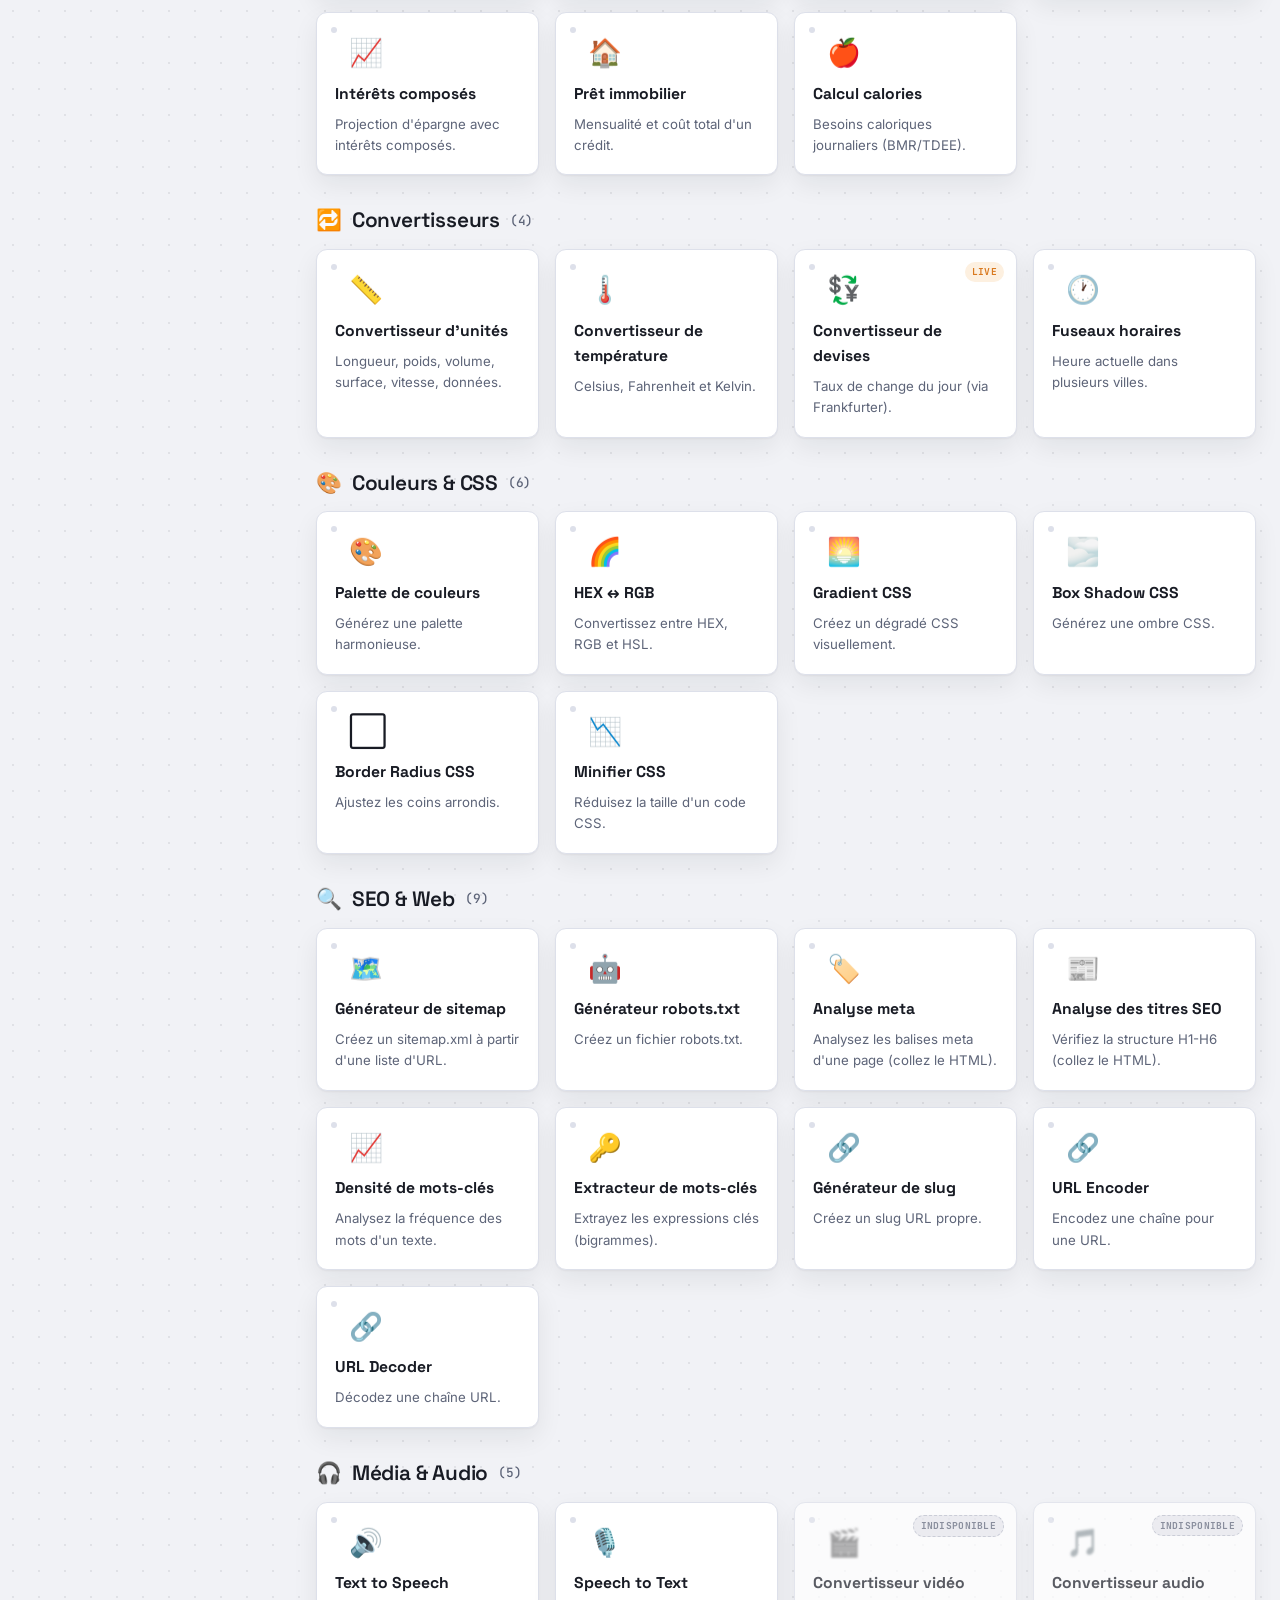
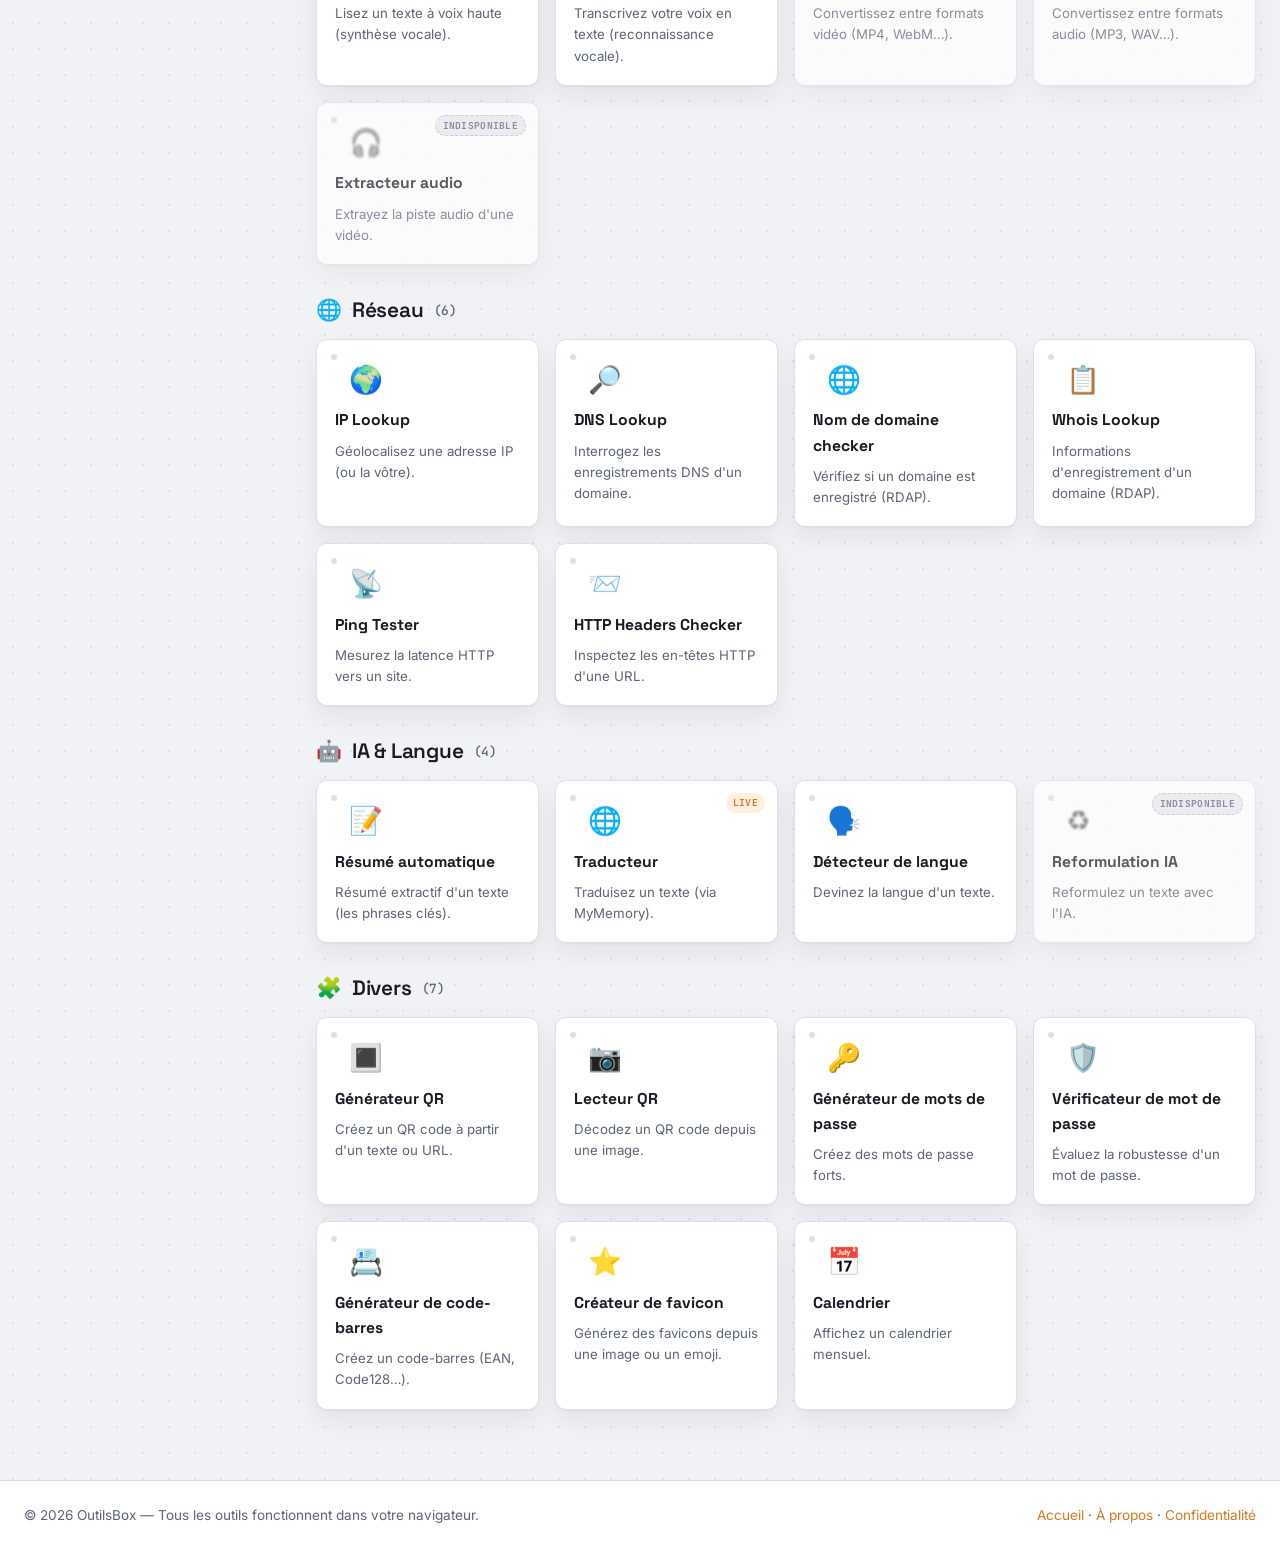
==== commit 21d56eb0: "Fix stylesheet link case sensitivity" ====
--- a/index.html
+++ b/index.html
@@ -9,7 +9,7 @@
     <link rel="preconnect" href="https://fonts.googleapis.com">
     <link rel="preconnect" href="https://fonts.gstatic.com" crossorigin>
     <link href="https://fonts.googleapis.com/css2?family=Inter:wght@400;500;600;700;800&family=Space+Grotesk:wght@500;600;700&family=JetBrains+Mono:wght@400;500&display=swap" rel="stylesheet">
-    <link rel="stylesheet" href="./css/styles.css">
+    <link rel="stylesheet" href="./Css/styles.css">
 
     <!-- === EZOIC - SCRIPTS OBLIGATOIRES (à garder en haut) === -->
     <!-- Privacy / Consentement -->
@@ -98,4 +98,4 @@
     <!-- Librairies -->
     <script type="module" src="./js/main.js"></script>
 </body>
-</html>+</html>
--- a/Css/styles.css
+++ b/Css/styles.css
@@ -0,0 +1,335 @@
+/* =========================================================
+   OutilsBox — design system
+   Identité "atelier" : fond graphite / accent ambre outil,
+   grille de perforations façon panneau à outils (pegboard),
+   typo mécanique (Space Grotesk) + lisible (Inter) + mono (JetBrains Mono).
+   ========================================================= */
+
+:root{
+  /* -- Neutres (clair) -- */
+  --bg:#f1f2f6; --surface:#ffffff; --surface-2:#e9ebf1; --border:#dde0ea;
+  --text:#181b24; --muted:#5d6478;
+
+  /* -- Accent "outil" -- */
+  --primary:#d9791f; --primary-600:#c26a15; --primary-soft:#fdf0e0;
+  --accent:#0e8f86; --accent-soft:#e2f6f3;
+  --success:#178a4e; --danger:#c8342b;
+
+  --shadow:0 1px 2px rgba(20,22,35,.05),0 10px 26px rgba(20,22,35,.07);
+  --shadow-lg:0 18px 48px rgba(20,22,35,.16);
+  --shadow-glow:0 10px 30px rgba(217,121,31,.22);
+
+  --radius:18px; --radius-sm:11px; --maxw:1280px;
+  --sidebar-w:264px;
+
+  --font-display:'Space Grotesk',Inter,system-ui,sans-serif;
+  --font-body:'Inter',system-ui,-apple-system,'Segoe UI',Roboto,sans-serif;
+  --font-mono:'JetBrains Mono',ui-monospace,SFMono-Regular,Menlo,Consolas,monospace;
+
+  --ease:cubic-bezier(.22,.9,.32,1);
+
+  /* motif de perforations (pegboard) */
+  --peg-dot: rgba(24,27,36,.08);
+  --peg-size: 26px;
+}
+[data-theme="dark"]{
+  --bg:#10121a; --surface:#181b27; --surface-2:#1f2331; --border:#2a2f40;
+  --text:#edeff6; --muted:#9298ac;
+
+  --primary:#f0973f; --primary-600:#f6ad63; --primary-soft:#33240f;
+  --accent:#2fd9c9; --accent-soft:#122a29;
+  --success:#3fbf7f; --danger:#f0685c;
+
+  --shadow:0 1px 2px rgba(0,0,0,.35),0 12px 32px rgba(0,0,0,.32);
+  --shadow-lg:0 22px 56px rgba(0,0,0,.5);
+  --shadow-glow:0 12px 34px rgba(240,151,63,.22);
+
+  --peg-dot: rgba(255,255,255,.06);
+}
+
+*{box-sizing:border-box}
+html{scroll-behavior:smooth}
+@media (prefers-reduced-motion:reduce){
+  html{scroll-behavior:auto}
+  *{animation-duration:.001ms!important;transition-duration:.001ms!important}
+}
+body{
+  margin:0;font-family:var(--font-body);
+  background:
+    radial-gradient(var(--peg-dot) 1.4px, transparent 1.4px) 0 0/var(--peg-size) var(--peg-size),
+    var(--bg);
+  color:var(--text);line-height:1.6;
+  -webkit-font-smoothing:antialiased;text-rendering:optimizeLegibility;
+  transition:background-color .25s var(--ease),color .25s var(--ease);
+}
+a{color:var(--primary);text-decoration:none;transition:color .15s var(--ease)}
+a:hover{color:var(--primary-600);text-decoration:underline}
+h1,h2,h3{font-family:var(--font-display);line-height:1.15;margin:0 0 .4em;letter-spacing:-.01em}
+:focus-visible{outline:2.5px solid var(--primary);outline-offset:2px;border-radius:4px}
+.skip-link{position:absolute;left:-999px;top:0;background:var(--primary);color:#fff;padding:8px 14px;border-radius:0 0 8px 0;z-index:100;font-weight:600}
+.skip-link:focus{left:0}
+
+/* Topbar */
+.topbar{
+  position:sticky;top:0;z-index:40;display:flex;align-items:center;gap:14px;
+  padding:13px 24px;background:color-mix(in srgb, var(--surface) 88%, transparent);
+  backdrop-filter:blur(14px) saturate(1.4);-webkit-backdrop-filter:blur(14px) saturate(1.4);
+  border-bottom:1px solid var(--border);
+}
+.brand{display:flex;align-items:center;gap:9px;font-weight:700;font-size:1.2rem;color:var(--text);font-family:var(--font-display)}
+.brand:hover{text-decoration:none}
+.brand-logo{
+  font-size:1.3rem;width:36px;height:36px;display:grid;place-items:center;
+  background:var(--primary-soft);border-radius:9px;border:1px solid color-mix(in srgb, var(--primary) 30%, transparent);
+}
+.brand-name b{color:var(--primary)}
+.search-wrap{position:relative;flex:1;max-width:540px;margin:0 auto}
+#globalSearch{
+  width:100%;padding:11px 16px 11px 40px;border:1px solid var(--border);border-radius:999px;
+  background:var(--surface-2);color:var(--text);font-size:.95rem;outline:none;font-family:inherit;
+  transition:border-color .15s var(--ease),box-shadow .15s var(--ease),background-color .15s var(--ease);
+  background-image:url("data:image/svg+xml,%3Csvg xmlns='http://www.w3.org/2000/svg' width='16' height='16' viewBox='0 0 24 24' fill='none' stroke='%235d6478' stroke-width='2' stroke-linecap='round'%3E%3Ccircle cx='11' cy='11' r='7'/%3E%3Cline x1='21' y1='21' x2='16.65' y2='16.65'/%3E%3C/svg%3E");
+  background-repeat:no-repeat;background-position:14px center;
+}
+#globalSearch:focus{border-color:var(--primary);box-shadow:0 0 0 4px var(--primary-soft);background-color:var(--surface)}
+.search-results{
+  position:absolute;top:calc(100% + 10px);left:0;right:0;background:var(--surface);
+  border:1px solid var(--border);border-radius:14px;box-shadow:var(--shadow-lg);
+  max-height:60vh;overflow:auto;z-index:50;padding:6px;
+  animation:dropIn .16s var(--ease);
+}
+@keyframes dropIn{from{opacity:0;transform:translateY(-6px)}to{opacity:1;transform:translateY(0)}}
+.search-results a{display:block;padding:10px 12px;border-radius:9px;color:var(--text);transition:background-color .1s}
+.search-results a:hover,.search-results a.active{background:var(--primary-soft);text-decoration:none}
+.search-results .sr-cat{font-size:.72rem;color:var(--muted);font-family:var(--font-mono);text-transform:uppercase;letter-spacing:.04em}
+.icon-btn{
+  background:var(--surface-2);border:1px solid var(--border);border-radius:11px;
+  width:42px;height:42px;font-size:1.05rem;cursor:pointer;color:var(--text);flex:none;
+  transition:transform .15s var(--ease),background-color .15s var(--ease),border-color .15s var(--ease);
+}
+.icon-btn:hover{background:var(--primary-soft);border-color:color-mix(in srgb, var(--primary) 35%, var(--border));transform:translateY(-1px)}
+.icon-btn:active{transform:translateY(0) scale(.96)}
+.menu-toggle{display:none}
+
+/* Layout */
+.layout{display:flex;gap:28px;max-width:var(--maxw);margin:0 auto;padding:26px 24px;align-items:flex-start}
+.sidebar{
+  width:var(--sidebar-w);flex:none;position:sticky;top:86px;
+  max-height:calc(100vh - 104px);overflow:auto;
+  padding-right:2px;
+}
+#categoryNav{display:flex;flex-direction:column;gap:2px}
+.nav-cat{
+  display:flex;align-items:center;gap:10px;padding:10px 12px;border-radius:10px;
+  color:var(--text);font-weight:600;font-size:.92rem;cursor:pointer;border:none;background:none;text-align:left;width:100%;
+  position:relative;transition:background-color .15s var(--ease),color .15s var(--ease),padding-left .15s var(--ease);
+}
+.nav-cat::before{
+  content:"";position:absolute;left:0;top:50%;transform:translateY(-50%);
+  width:3px;height:0;border-radius:3px;background:var(--primary);transition:height .18s var(--ease);
+}
+.nav-cat:hover{background:var(--surface-2);text-decoration:none}
+.nav-cat.active{background:var(--primary-soft);color:var(--primary);padding-left:16px}
+.nav-cat.active::before{height:60%}
+.nav-cat .cat-count{margin-left:auto;font-size:.72rem;color:var(--muted);background:var(--surface-2);padding:1px 8px;border-radius:999px;font-family:var(--font-mono)}
+.nav-cat.active .cat-count{background:var(--surface);color:var(--primary)}
+.content{flex:1;min-width:0}
+
+/* Ad slots */
+.ad-slot{
+  display:flex;align-items:center;justify-content:center;position:relative;
+  background:repeating-linear-gradient(45deg,var(--surface-2),var(--surface-2) 12px,transparent 12px,transparent 24px);
+  border:1px dashed var(--border);border-radius:14px;color:var(--muted);
+  font-size:.75rem;letter-spacing:.05em;text-transform:uppercase;overflow:hidden;font-family:var(--font-mono);
+}
+.ad-slot .ad-label{background:var(--surface);padding:3px 10px;border-radius:999px;border:1px solid var(--border)}
+.ad-leaderboard{max-width:var(--maxw);margin:16px auto 0;height:90px}
+.ad-rail{margin-top:20px;height:600px;position:sticky;top:360px}
+.ad-inline{height:120px;margin:24px 0}
+.ad-interstitial{height:250px;width:100%}
+@media(max-width:900px){.ad-rail{display:none}.ad-leaderboard{height:60px}}
+
+/* Hero / home */
+.hero{
+  position:relative;overflow:hidden;isolation:isolate;
+  background:
+    radial-gradient(560px 260px at 88% -10%, color-mix(in srgb, var(--accent) 55%, transparent), transparent),
+    linear-gradient(120deg,var(--primary),var(--primary-600) 60%);
+  color:#fff;
+  border-radius:var(--radius);padding:42px 40px;margin-bottom:30px;box-shadow:var(--shadow-lg);
+}
+.hero::after{
+  content:"";position:absolute;inset:0;z-index:-1;opacity:.5;
+  background:radial-gradient(rgba(255,255,255,.35) 1.5px, transparent 1.5px) 0 0/24px 24px;
+  mask-image:linear-gradient(120deg, rgba(0,0,0,.9), transparent 70%);
+}
+.hero h1{font-size:2.15rem;margin-bottom:.3em;font-weight:700}
+.hero p{opacity:.94;max-width:640px;margin:0;font-size:1.02rem}
+.section-title{display:flex;align-items:center;gap:10px;margin:34px 0 16px;font-size:1.3rem;font-family:var(--font-display);font-weight:600}
+.section-title .emoji{font-size:1.3rem}
+.section-title .count{font-size:.8rem;color:var(--muted);font-weight:500;font-family:var(--font-mono)}
+
+/* Tool grid */
+.tool-grid{display:grid;grid-template-columns:repeat(auto-fill,minmax(200px,1fr));gap:16px}
+.tool-card{
+  display:flex;flex-direction:column;gap:7px;padding:18px;background:var(--surface);
+  border:1px solid var(--border);border-radius:var(--radius-sm);box-shadow:var(--shadow);
+  color:var(--text);transition:transform .18s var(--ease),border-color .18s var(--ease),box-shadow .18s var(--ease);
+  position:relative;overflow:hidden;
+}
+.tool-card::before{
+  content:"";position:absolute;top:14px;left:14px;width:6px;height:6px;border-radius:50%;
+  background:var(--border);box-shadow:0 0 0 3px var(--surface);transition:background-color .18s var(--ease);
+}
+.tool-card:hover{transform:translateY(-4px);border-color:var(--primary);text-decoration:none;box-shadow:var(--shadow-glow)}
+.tool-card:hover::before{background:var(--primary)}
+.tool-card .t-icon{font-size:1.7rem;margin-left:14px}
+.tool-card .t-name{font-weight:700;font-size:.98rem;font-family:var(--font-display)}
+.tool-card .t-desc{font-size:.83rem;color:var(--muted)}
+.tool-card .t-badge{position:absolute;top:12px;right:12px;font-size:.6rem;background:var(--primary-soft);color:var(--primary);padding:2px 7px;border-radius:999px;text-transform:uppercase;font-weight:700;font-family:var(--font-mono);letter-spacing:.03em}
+.tool-card .t-badge.t-badge-off{background:rgba(140,146,168,.2);color:var(--muted);backdrop-filter:blur(6px);-webkit-backdrop-filter:blur(6px);border:1px dashed rgba(140,146,168,.5)}
+.tool-card.t-card-off{opacity:.7}
+.tool-card.t-card-off .t-icon{filter:grayscale(.4) blur(1px);opacity:.65}
+
+/* Tool page */
+.tool-header{margin-bottom:20px}
+.breadcrumb{font-size:.8rem;color:var(--muted);margin-bottom:8px;font-family:var(--font-mono)}
+.breadcrumb a{color:var(--muted)}
+.tool-header h1{font-size:1.75rem;display:flex;align-items:center;gap:10px}
+.tool-header p{color:var(--muted);margin:.3em 0 0}
+.panel{
+  background:var(--surface);border:1px solid var(--border);border-radius:var(--radius);
+  padding:24px;box-shadow:var(--shadow);margin-bottom:20px;
+  transition:border-color .15s var(--ease);
+}
+.panel + .panel{margin-top:0}
+
+/* Form controls */
+.field{margin-bottom:15px;display:block}
+.field > label{display:block;font-weight:600;font-size:.88rem;margin-bottom:6px}
+.field .hint{font-weight:400;color:var(--muted);font-size:.8rem}
+input[type=text],input[type=number],input[type=url],input[type=password],input[type=email],input[type=date],input[type=datetime-local],input[type=time],select,textarea{
+  width:100%;padding:11px 13px;border:1px solid var(--border);border-radius:10px;
+  background:var(--surface-2);color:var(--text);font-size:.95rem;font-family:inherit;outline:none;
+  transition:border-color .15s var(--ease),box-shadow .15s var(--ease);
+}
+input:focus,select:focus,textarea:focus{border-color:var(--primary);box-shadow:0 0 0 4px var(--primary-soft);background-color:var(--surface)}
+textarea{resize:vertical;min-height:120px;font-family:var(--font-mono);font-size:.88rem}
+textarea.mono,input.mono,pre.mono{font-family:var(--font-mono)}
+.row{display:flex;gap:14px;flex-wrap:wrap}
+.row > *{flex:1;min-width:160px}
+.inline{display:flex;align-items:center;gap:10px;flex-wrap:wrap}
+.check{display:flex;align-items:center;gap:8px;font-size:.9rem}
+.check input{width:auto;accent-color:var(--primary)}
+input[type=range]{width:100%;accent-color:var(--primary)}
+input[type=color]{width:52px;height:42px;padding:2px;border-radius:10px;cursor:pointer}
+
+/* Buttons */
+.btn{
+  display:inline-flex;align-items:center;justify-content:center;gap:8px;
+  padding:11px 19px;border-radius:10px;border:1px solid var(--border);background:var(--surface-2);
+  color:var(--text);font-weight:600;font-size:.92rem;cursor:pointer;font-family:inherit;
+  transition:transform .12s var(--ease),background-color .15s var(--ease),border-color .15s var(--ease),box-shadow .15s var(--ease);
+}
+.btn:hover{background:var(--primary-soft);text-decoration:none;border-color:color-mix(in srgb, var(--primary) 35%, var(--border))}
+.btn:active:not(:disabled){transform:scale(.97)}
+.btn-primary{background:var(--primary);border-color:var(--primary);color:#fff}
+.btn-primary:hover{background:var(--primary-600);box-shadow:var(--shadow-glow)}
+.btn-ghost{background:none}
+.btn:disabled{opacity:.5;cursor:not-allowed}
+.btn-row{display:flex;gap:10px;flex-wrap:wrap;margin-top:8px}
+.btn-sm{padding:7px 12px;font-size:.82rem}
+
+/* Dropzone */
+.dropzone{
+  border:2px dashed var(--border);border-radius:var(--radius);padding:38px 20px;text-align:center;
+  color:var(--muted);cursor:pointer;background:var(--surface-2);transition:border-color .15s var(--ease),background-color .15s var(--ease),color .15s var(--ease);
+}
+.dropzone.drag,.dropzone:hover{border-color:var(--primary);background:var(--primary-soft);color:var(--primary)}
+.dropzone .dz-icon{font-size:2.3rem}
+.file-list{list-style:none;padding:0;margin:14px 0 0;display:flex;flex-direction:column;gap:8px}
+.file-list li{display:flex;align-items:center;gap:10px;padding:10px 12px;background:var(--surface-2);border-radius:10px;font-size:.88rem;transition:background-color .12s}
+.file-list li:hover{background:color-mix(in srgb, var(--surface-2) 70%, var(--primary-soft))}
+.file-list li .fl-size{margin-left:auto;color:var(--muted);font-size:.8rem;font-family:var(--font-mono)}
+.file-list li .fl-del{cursor:pointer;color:var(--danger);border:none;background:none;font-size:1rem;transition:transform .12s}
+.file-list li .fl-del:hover{transform:scale(1.15)}
+.file-list li[draggable=true]{cursor:grab}
+
+/* Output */
+.output{background:var(--surface-2);border:1px solid var(--border);border-radius:11px;padding:15px;overflow:auto;max-height:460px}
+pre.output{white-space:pre-wrap;word-break:break-word;font-family:var(--font-mono);font-size:.86rem}
+.result-note{font-size:.85rem;color:var(--muted);margin-top:8px}
+.status{padding:11px 15px;border-radius:10px;font-size:.88rem;margin-top:10px;border:1px solid transparent}
+.status.ok{background:color-mix(in srgb, var(--success) 12%, transparent);color:var(--success);border-color:color-mix(in srgb, var(--success) 25%, transparent)}
+.status.err{background:color-mix(in srgb, var(--danger) 12%, transparent);color:var(--danger);border-color:color-mix(in srgb, var(--danger) 25%, transparent)}
+.status.info{background:var(--primary-soft);color:var(--primary);border-color:color-mix(in srgb, var(--primary) 25%, transparent)}
+.kpi{display:grid;grid-template-columns:repeat(auto-fit,minmax(130px,1fr));gap:12px}
+.kpi .k{background:var(--surface-2);border-radius:11px;padding:16px;text-align:center;border:1px solid var(--border);transition:border-color .15s}
+.kpi .k:hover{border-color:color-mix(in srgb, var(--primary) 30%, var(--border))}
+.kpi .k b{display:block;font-size:1.6rem;font-family:var(--font-display)}
+.kpi .k span{font-size:.78rem;color:var(--muted)}
+table.data{width:100%;border-collapse:collapse;font-size:.86rem}
+table.data th,table.data td{border:1px solid var(--border);padding:8px 11px;text-align:left}
+table.data th{background:var(--surface-2);font-family:var(--font-mono);font-weight:600;font-size:.78rem;text-transform:uppercase;letter-spacing:.03em;color:var(--muted)}
+table.data tr:hover td{background:color-mix(in srgb, var(--surface-2) 60%, transparent)}
+.swatch{height:64px;border-radius:11px;border:1px solid var(--border);cursor:pointer;display:flex;align-items:flex-end;padding:7px;font-size:.72rem;color:#fff;text-shadow:0 1px 2px rgba(0,0,0,.5);font-family:var(--font-mono);transition:transform .12s var(--ease)}
+.swatch:hover{transform:scale(1.03)}
+
+/* Modal */
+.modal-backdrop{position:fixed;inset:0;background:rgba(8,10,18,.62);backdrop-filter:blur(3px);display:flex;align-items:center;justify-content:center;z-index:100;padding:20px;animation:fadeIn .15s var(--ease)}
+@keyframes fadeIn{from{opacity:0}to{opacity:1}}
+.modal{background:var(--surface);border-radius:var(--radius);padding:24px;max-width:520px;width:100%;box-shadow:var(--shadow-lg);text-align:center;animation:popIn .18s var(--ease)}
+@keyframes popIn{from{opacity:0;transform:translateY(8px) scale(.98)}to{opacity:1;transform:none}}
+.ad-note{color:var(--muted);font-size:.85rem;margin:14px 0}
+
+/* Toast */
+.toast{position:fixed;bottom:26px;left:50%;transform:translateX(-50%);background:var(--text);color:var(--bg);padding:12px 22px;border-radius:999px;font-size:.9rem;z-index:200;box-shadow:var(--shadow-lg);animation:toastIn .2s var(--ease)}
+@keyframes toastIn{from{opacity:0;transform:translate(-50%,10px)}to{opacity:1;transform:translate(-50%,0)}}
+
+/* Footer */
+.footer{border-top:1px solid var(--border);background:var(--surface);margin-top:44px}
+.footer-inner{max-width:var(--maxw);margin:0 auto;padding:24px 24px;display:flex;justify-content:space-between;gap:14px;flex-wrap:wrap;font-size:.85rem;color:var(--muted)}
+
+/* Bouton de soutien (flottant, redirige vers PayPal) */
+.support-btn{
+  position:fixed;right:20px;bottom:20px;z-index:80;
+  display:inline-flex;align-items:center;gap:8px;
+  padding:13px 20px;border-radius:999px;
+  background:var(--primary);color:#fff;font-weight:700;font-size:.92rem;
+  font-family:var(--font-display);text-decoration:none;letter-spacing:-.01em;
+  box-shadow:var(--shadow-glow);
+  transition:transform .15s var(--ease),background-color .15s var(--ease),box-shadow .15s var(--ease);
+}
+.support-btn:hover{background:var(--primary-600);transform:translateY(-2px);text-decoration:none;color:#fff}
+.support-btn:active{transform:translateY(0) scale(.96)}
+.support-btn .sb-icon{font-size:1.05rem}
+@media(max-width:520px){
+  .support-btn{right:14px;bottom:14px;padding:11px 16px;font-size:.84rem}
+}
+
+/* Sidebar mobile */
+.sidebar-backdrop{display:none}
+@media(max-width:860px){
+  .menu-toggle{display:block}
+  .layout{padding:16px}
+  .sidebar{
+    position:fixed;top:0;left:0;bottom:0;width:280px;background:var(--surface);z-index:60;
+    padding:18px;transform:translateX(-100%);transition:transform .22s var(--ease);max-height:none;box-shadow:var(--shadow-lg);
+  }
+  .sidebar.open{transform:none}
+  .sidebar-backdrop.open{display:block;position:fixed;inset:0;background:rgba(0,0,0,.4);z-index:55;animation:fadeIn .15s var(--ease)}
+  .search-wrap{max-width:none}
+  .brand-name{display:none}
+  .hero{padding:30px 24px}
+  .hero h1{font-size:1.7rem}
+}
+
+/* Grands écrans : plus d'air, colonnes plus larges */
+@media(min-width:1400px){
+  :root{--maxw:1360px}
+  .tool-grid{grid-template-columns:repeat(auto-fill,minmax(220px,1fr));gap:18px}
+  .layout{gap:34px}
+}
+
+.hidden{display:none!important}
+[hidden]{display:none!important}
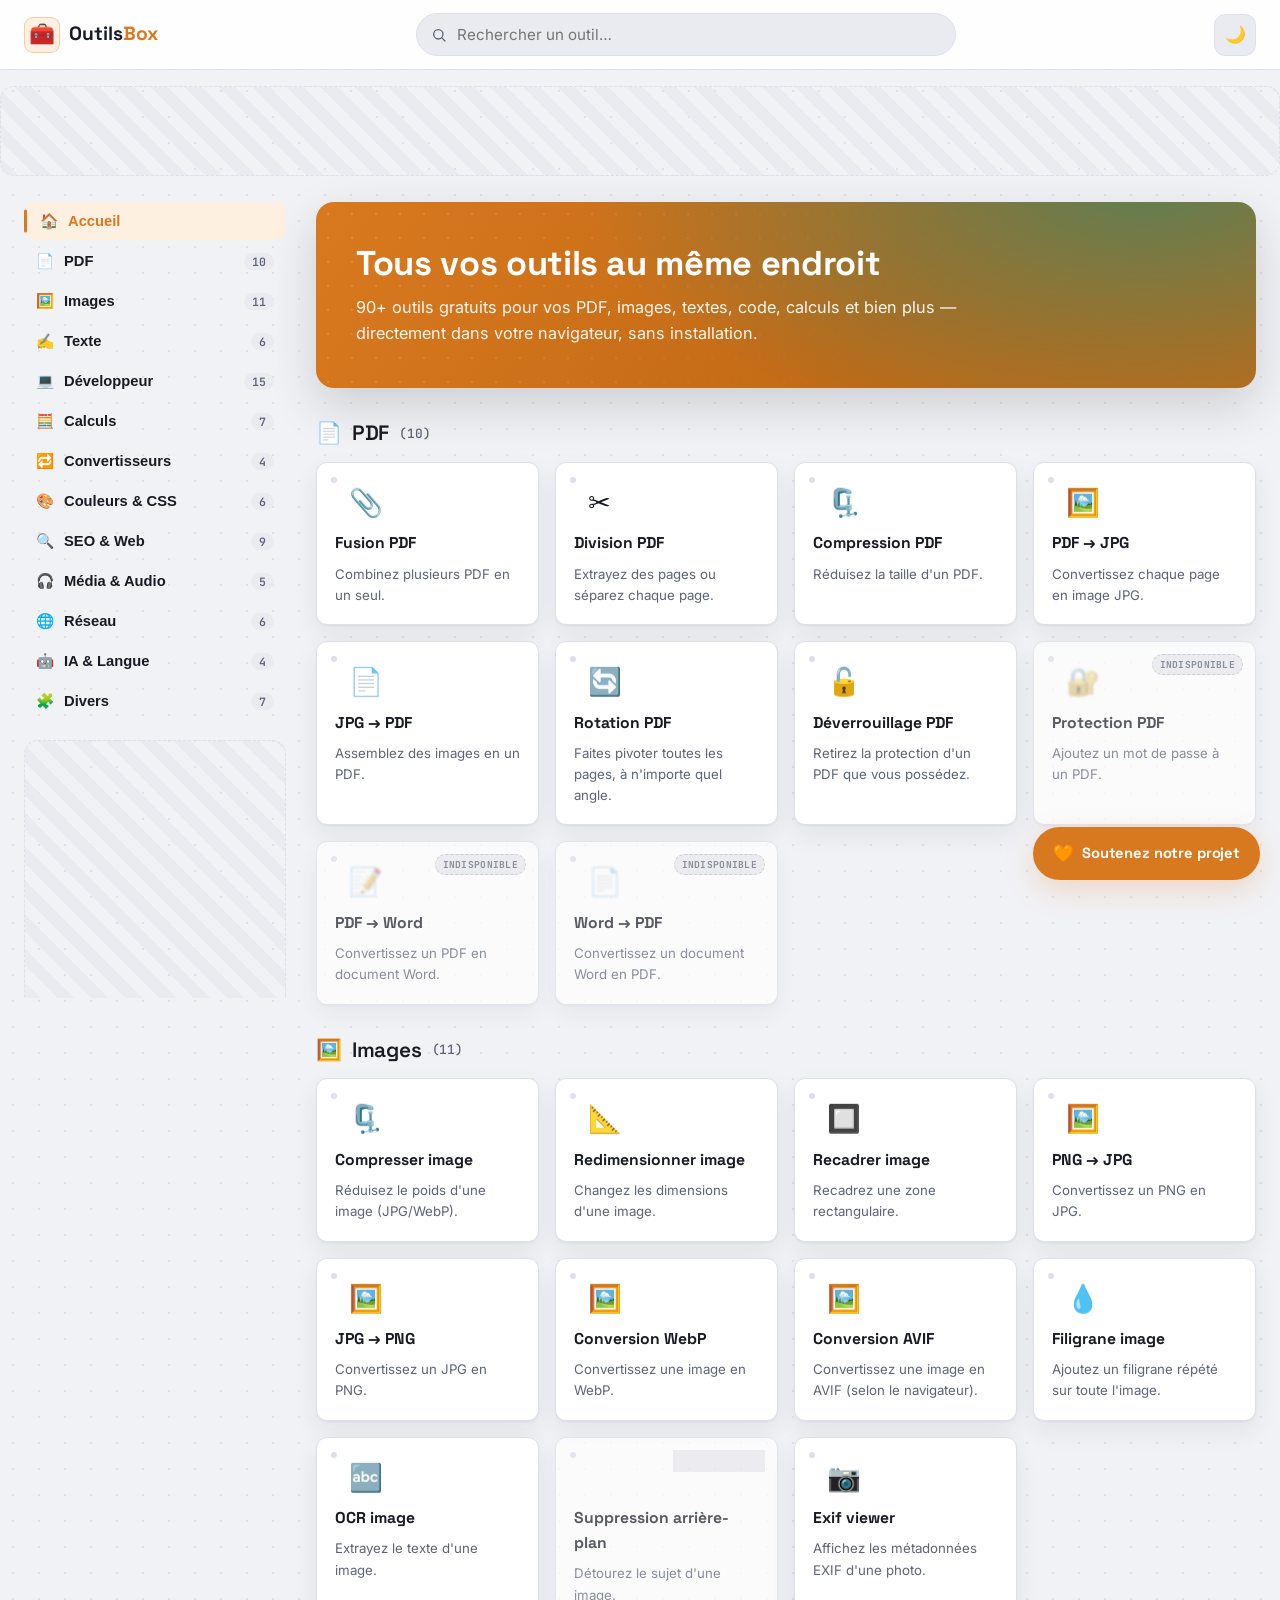
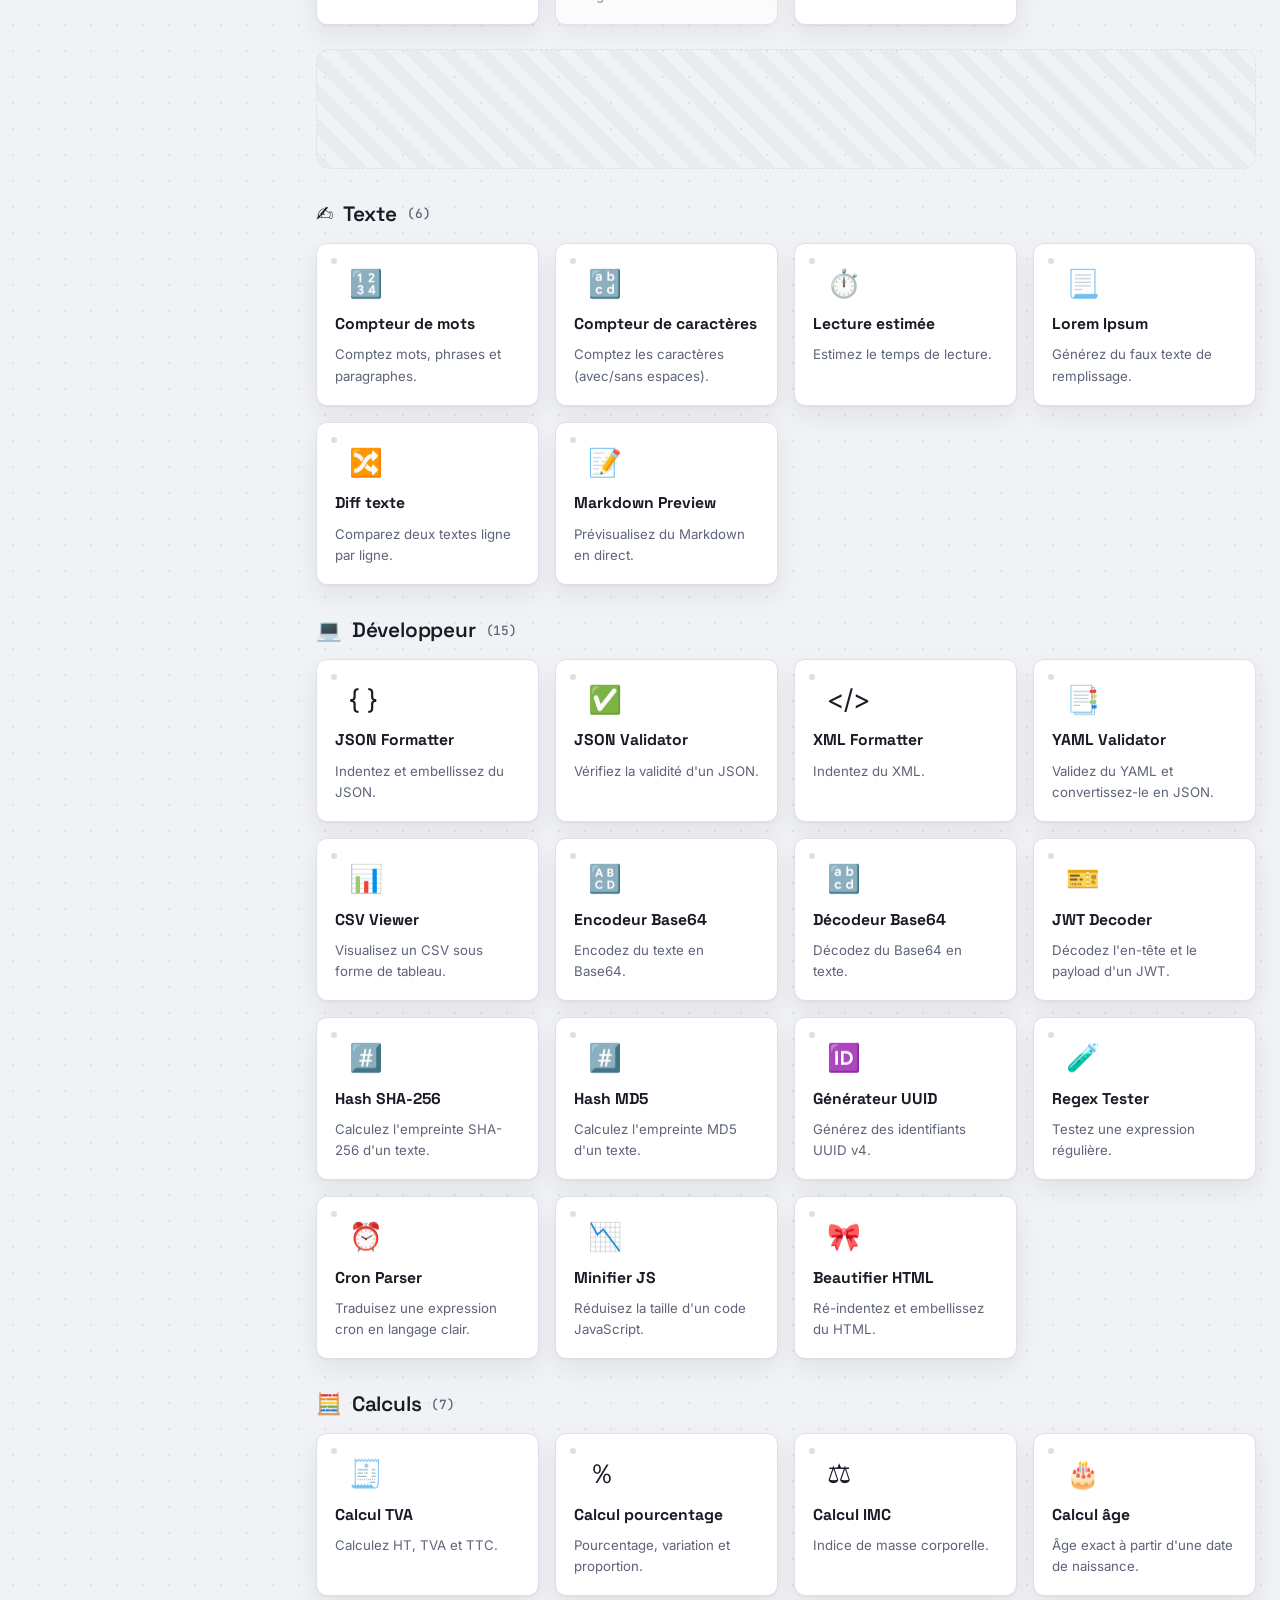
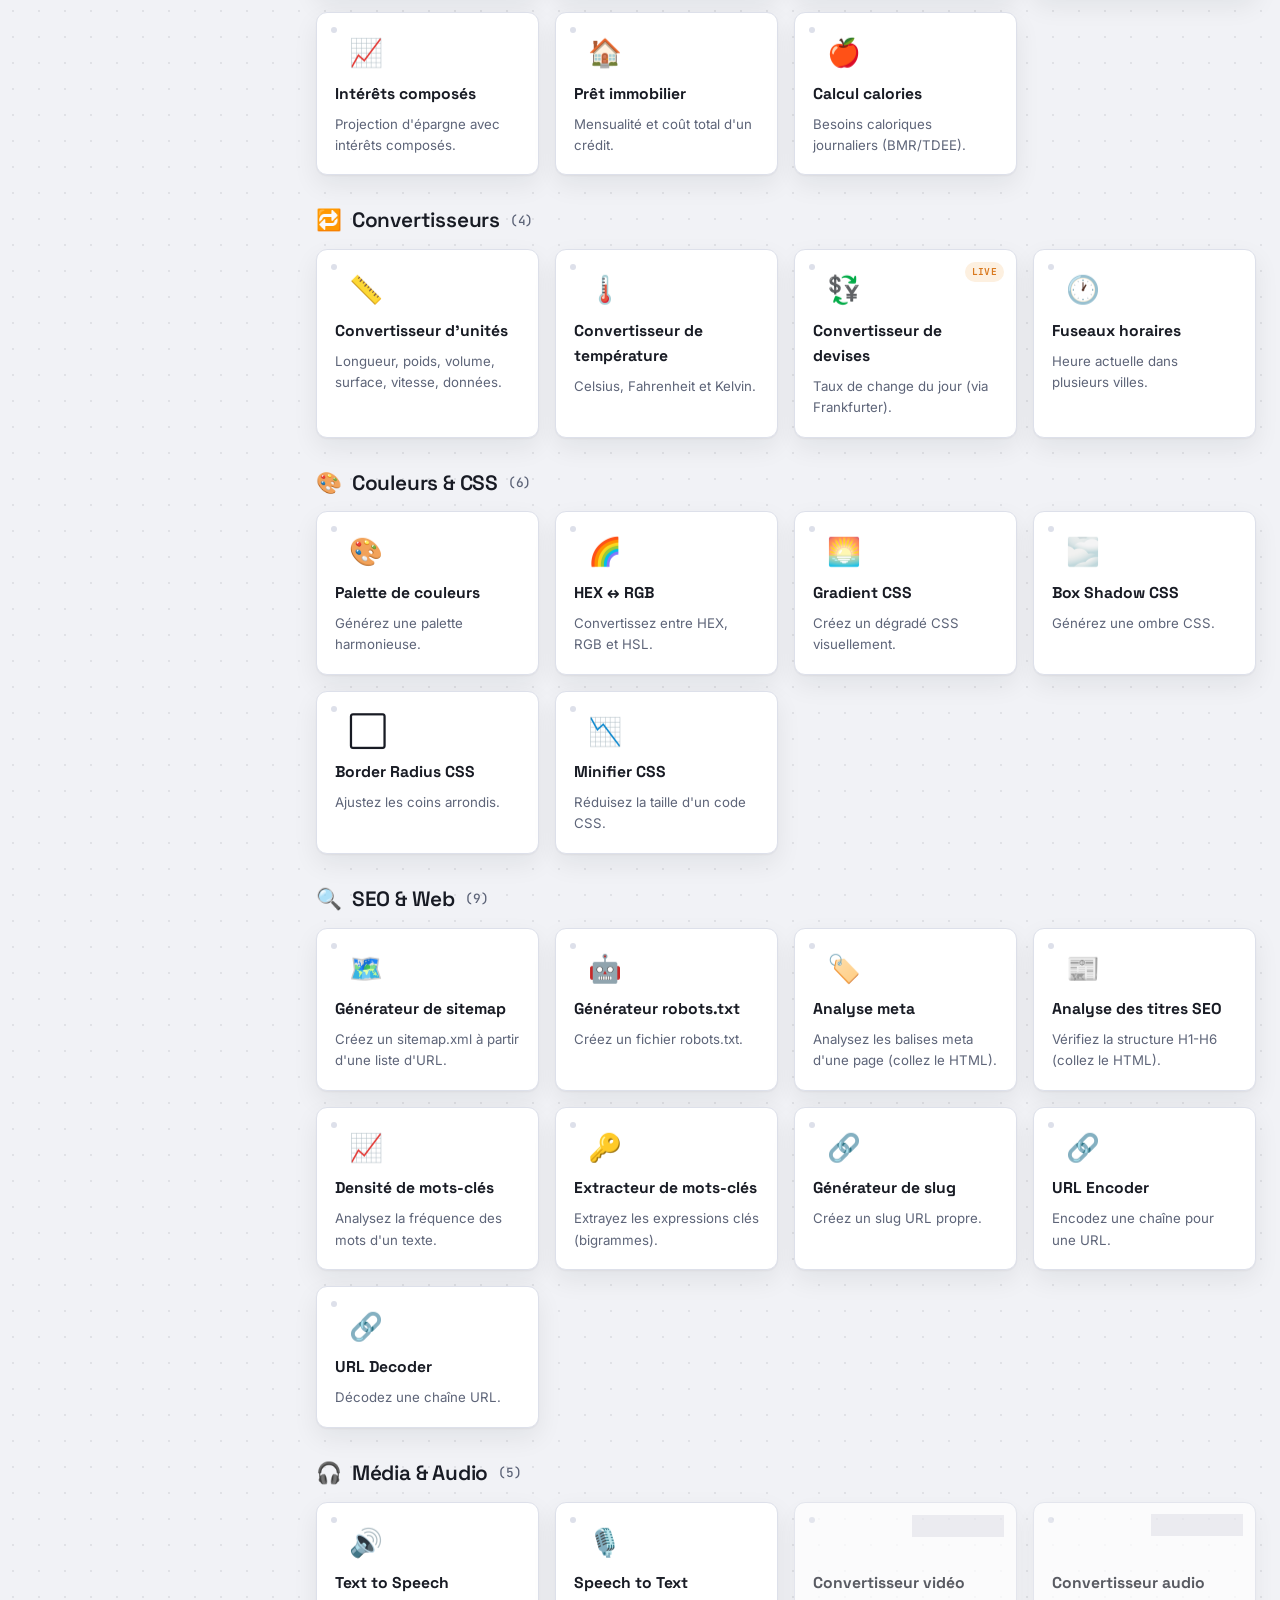
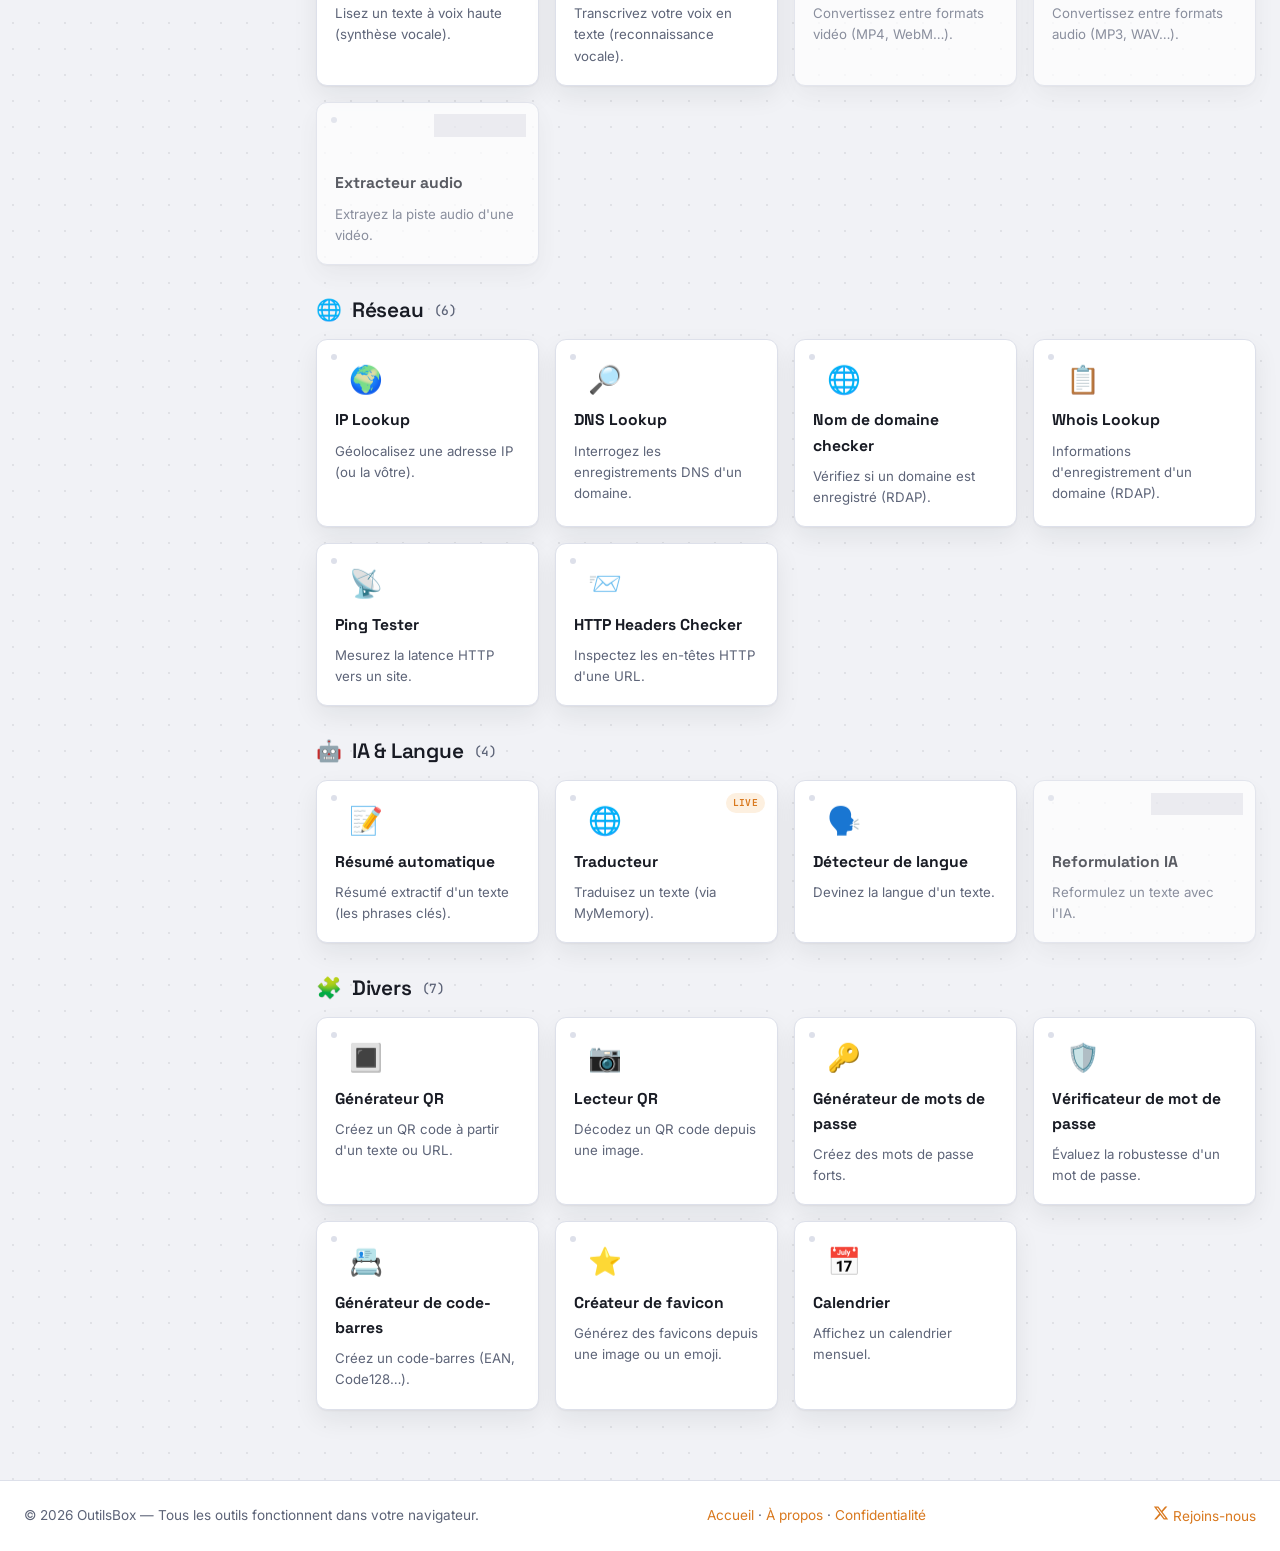
==== commit e07e92e3: "Fix stylesheet link case sensitivity" ====
--- a/index.html
+++ b/index.html
@@ -74,6 +74,10 @@
         <span class="footer-links">
           <a href="#/">Accueil</a> · <a href="#/tool/about">À propos</a> · <a href="#/tool/privacy">Confidentialité</a>
         </span>
+        <a href="https://x.com/cordox4" target="_blank" rel="noopener noreferrer" class="footer-social">
+          <svg viewBox="0 0 24 24" width="16" height="16" fill="currentColor" aria-hidden="true"><path d="M18.244 2.25h3.308l-7.227 8.26 8.502 11.24H16.17l-5.214-6.817L4.99 21.75H1.68l7.73-8.835L1.254 2.25H8.08l4.713 6.231zm-1.161 17.52h1.833L7.084 4.126H5.117z"/></svg>
+          Rejoins-nous
+        </a>
       </div>
     </footer>
 
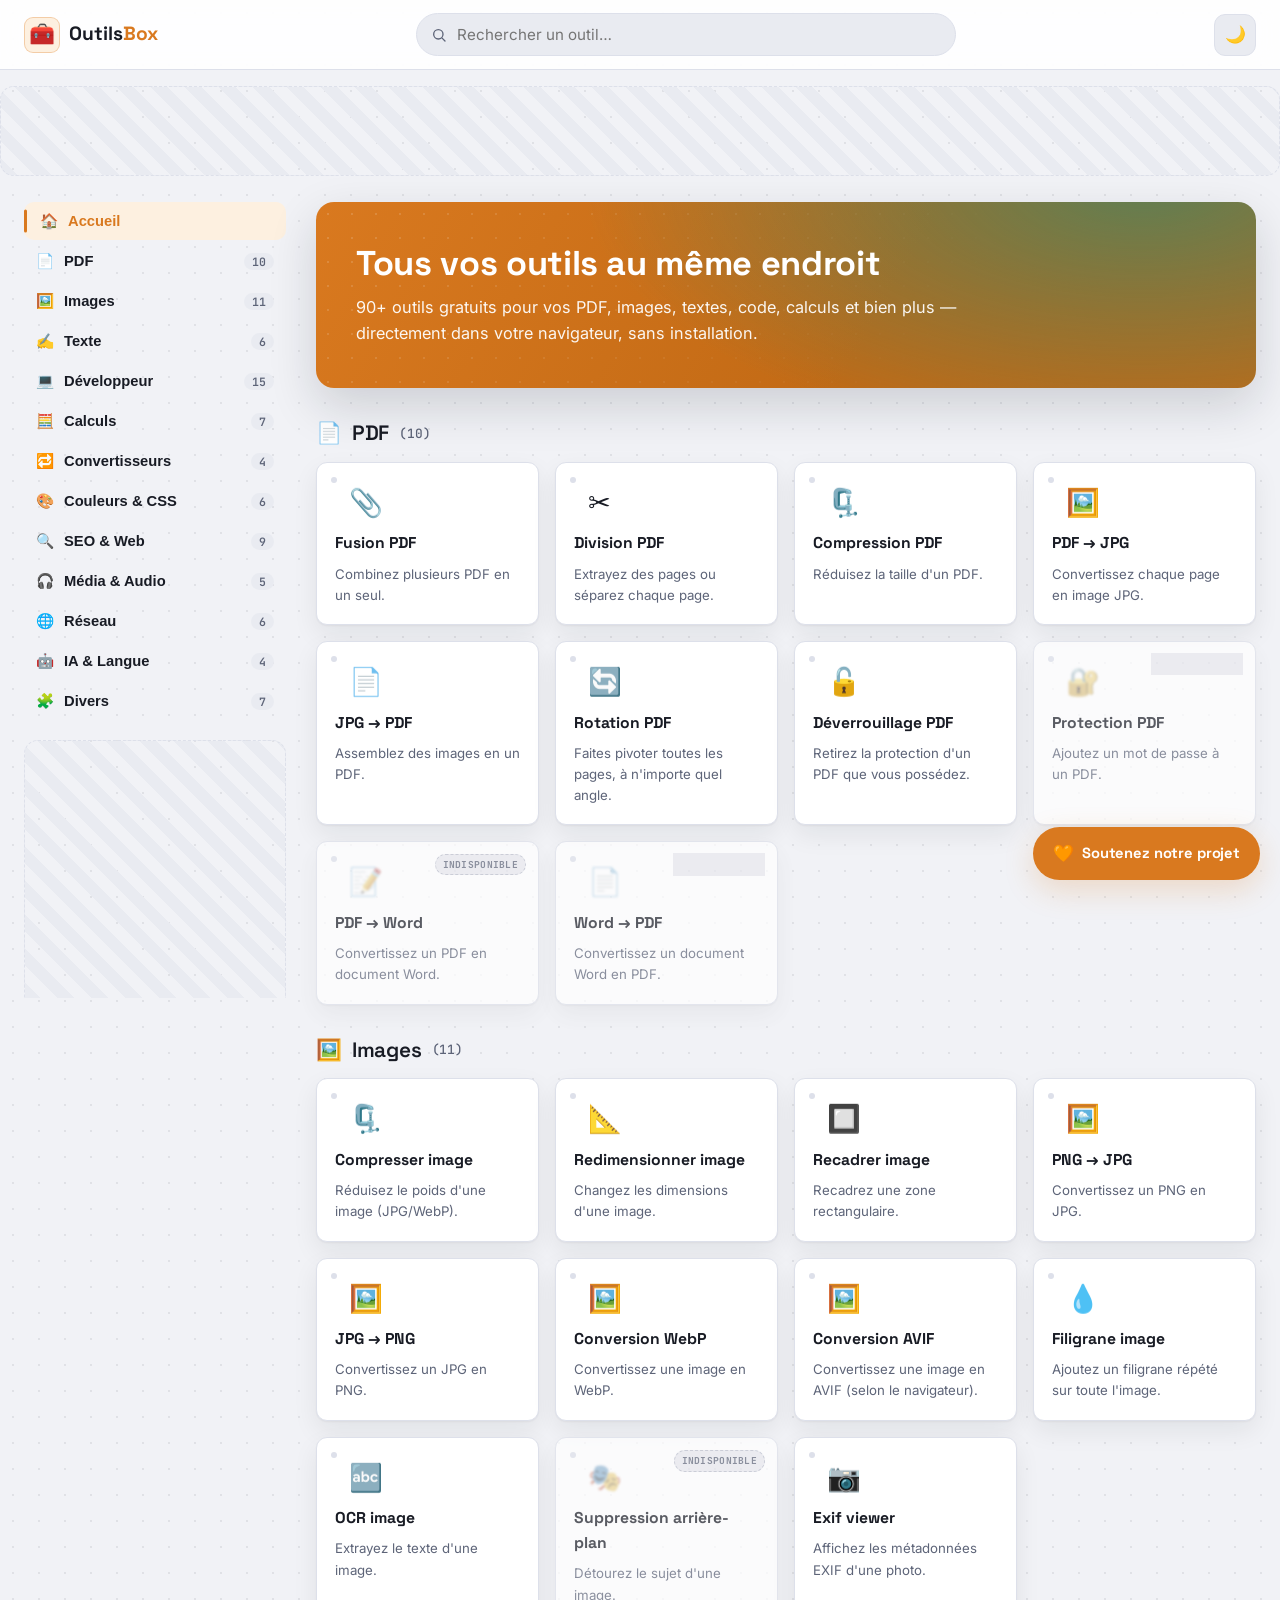
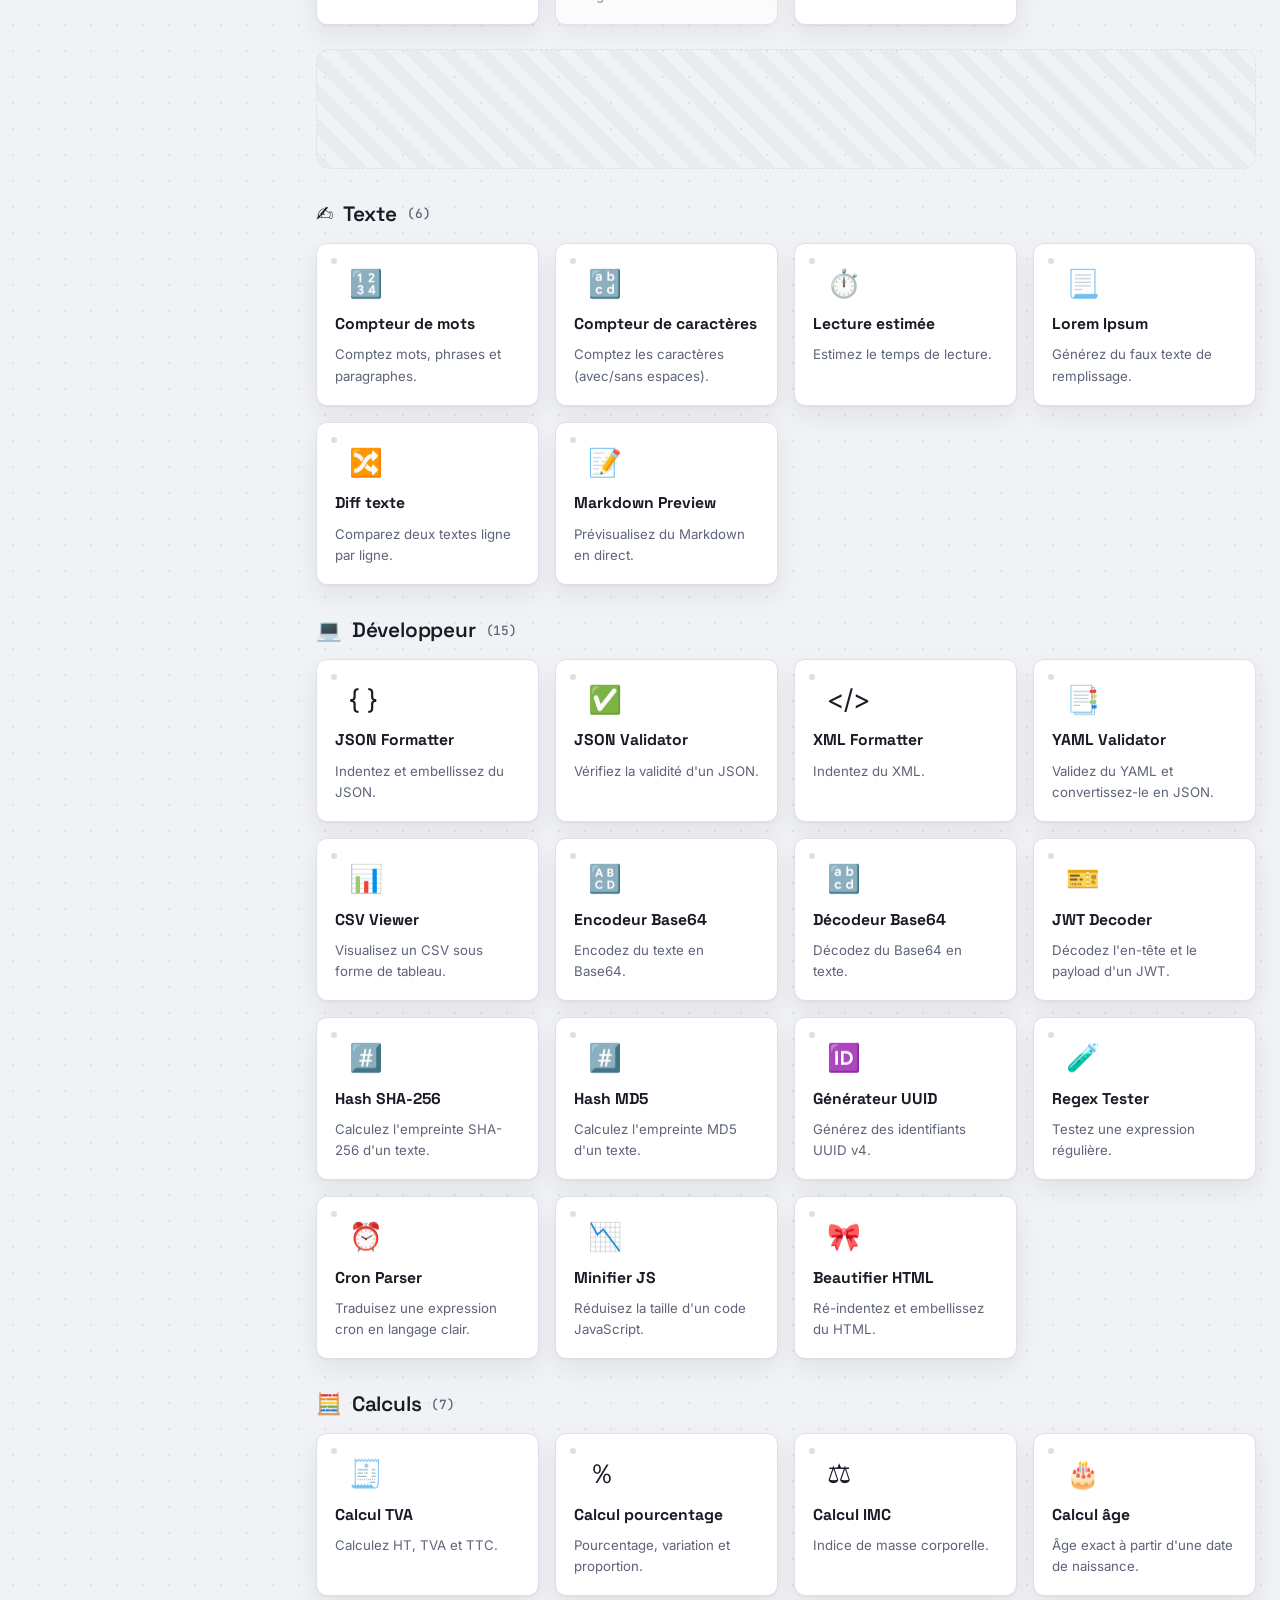
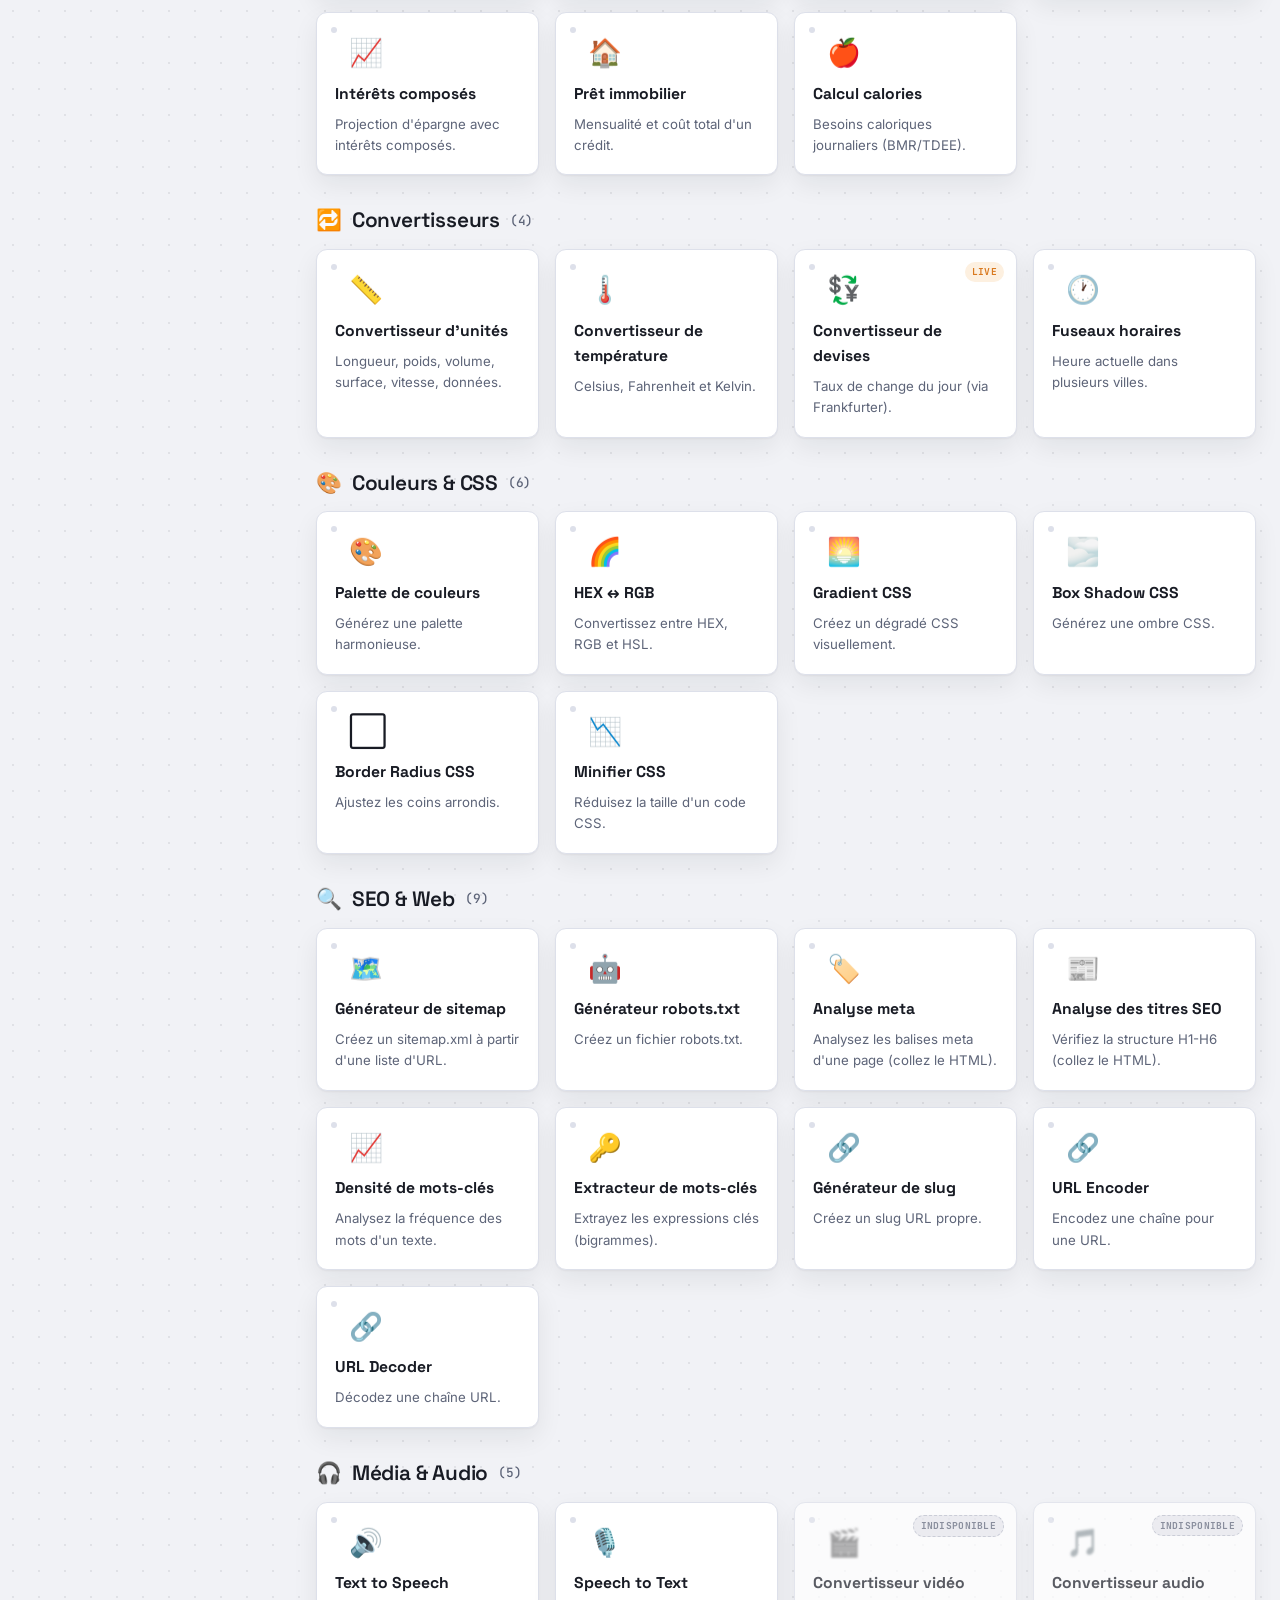
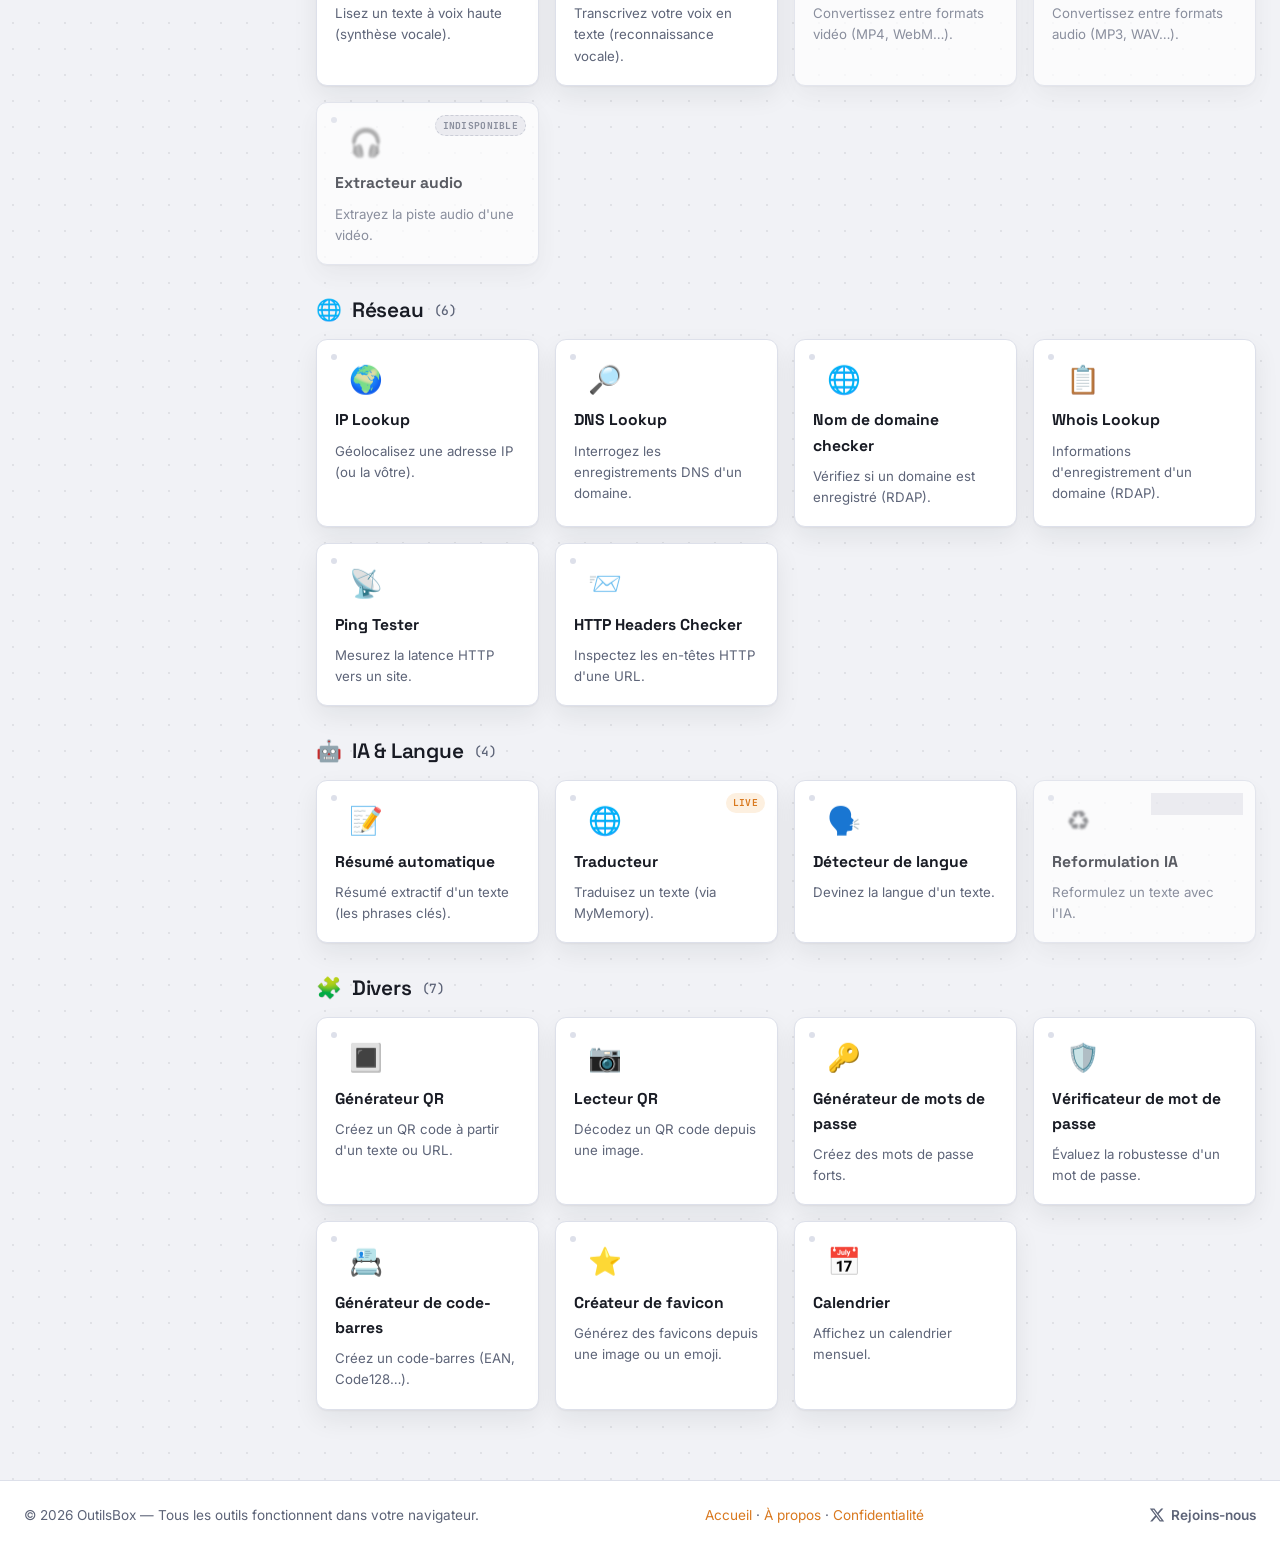
==== commit c43621eb: "Add support button and remove duplicate Added a support button for project funding and removed dupli" ====
--- a/index.html
+++ b/index.html
@@ -78,6 +78,9 @@
           <svg viewBox="0 0 24 24" width="16" height="16" fill="currentColor" aria-hidden="true"><path d="M18.244 2.25h3.308l-7.227 8.26 8.502 11.24H16.17l-5.214-6.817L4.99 21.75H1.68l7.73-8.835L1.254 2.25H8.08l4.713 6.231zm-1.161 17.52h1.833L7.084 4.126H5.117z"/></svg>
           Rejoins-nous
         </a>
+        <a class="support-btn" href="https://www.paypal.com/ncp/payment/L6BR6EY7WHRRA" target="_blank" rel="noopener noreferrer">
+          <span class="sb-icon" aria-hidden="true">🧡</span> Soutenez notre projet
+        </a>
       </div>
     </footer>
 
@@ -94,11 +97,6 @@
 
     <div id="toast" class="toast" hidden></div>
 
-    <!-- Bouton de soutien -->
-    <a class="support-btn" href="https://www.paypal.com/ncp/payment/L6BR6EY7WHRRA" target="_blank" rel="noopener noreferrer">
-      <span class="sb-icon" aria-hidden="true">🧡</span> Soutenez notre projet
-    </a>
-
     <!-- Librairies -->
     <script type="module" src="./js/main.js"></script>
 </body>
--- a/Css/styles.css
+++ b/Css/styles.css
@@ -289,6 +289,8 @@
 /* Footer */
 .footer{border-top:1px solid var(--border);background:var(--surface);margin-top:44px}
 .footer-inner{max-width:var(--maxw);margin:0 auto;padding:24px 24px;display:flex;justify-content:space-between;gap:14px;flex-wrap:wrap;font-size:.85rem;color:var(--muted)}
+.footer-social{display:inline-flex;align-items:center;gap:6px;color:var(--muted);text-decoration:none;font-weight:600;transition:color .15s ease}
+.footer-social:hover{color:var(--primary)}
 
 /* Bouton de soutien (flottant, redirige vers PayPal) */
 .support-btn{
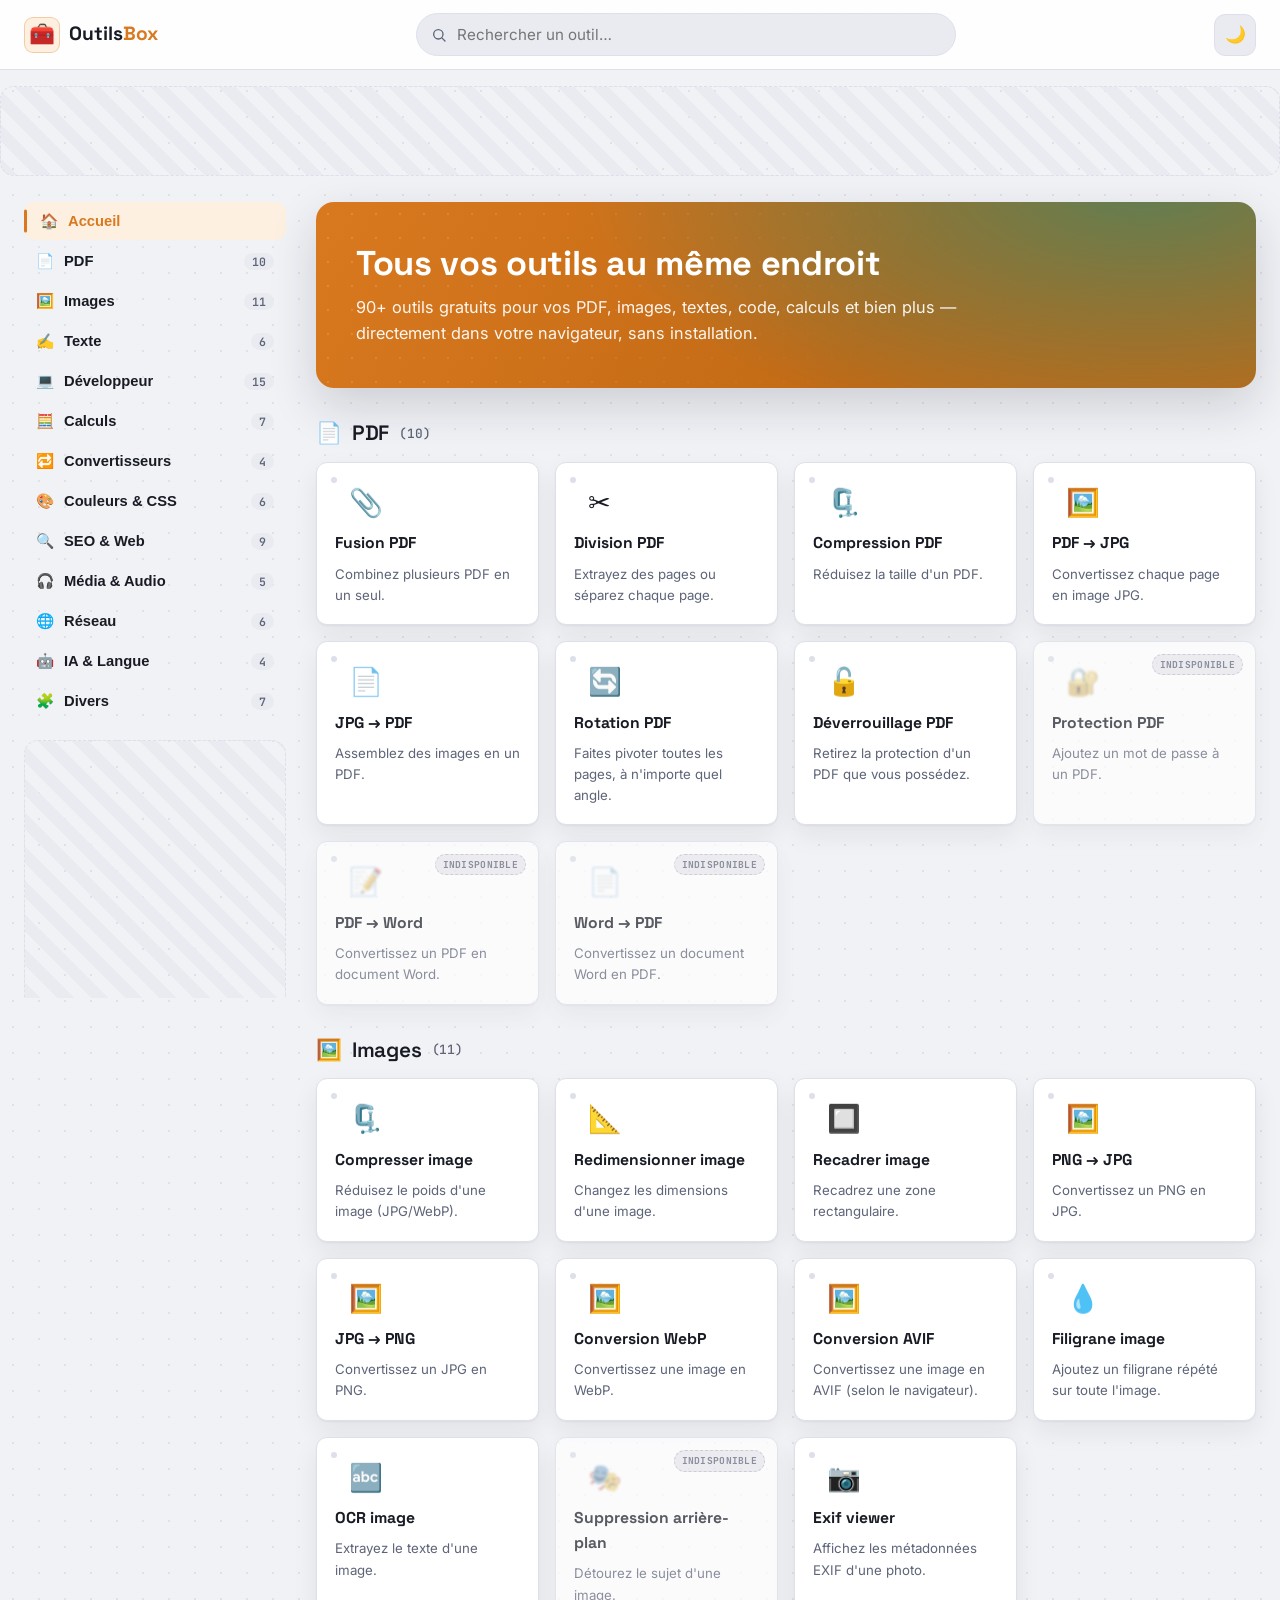
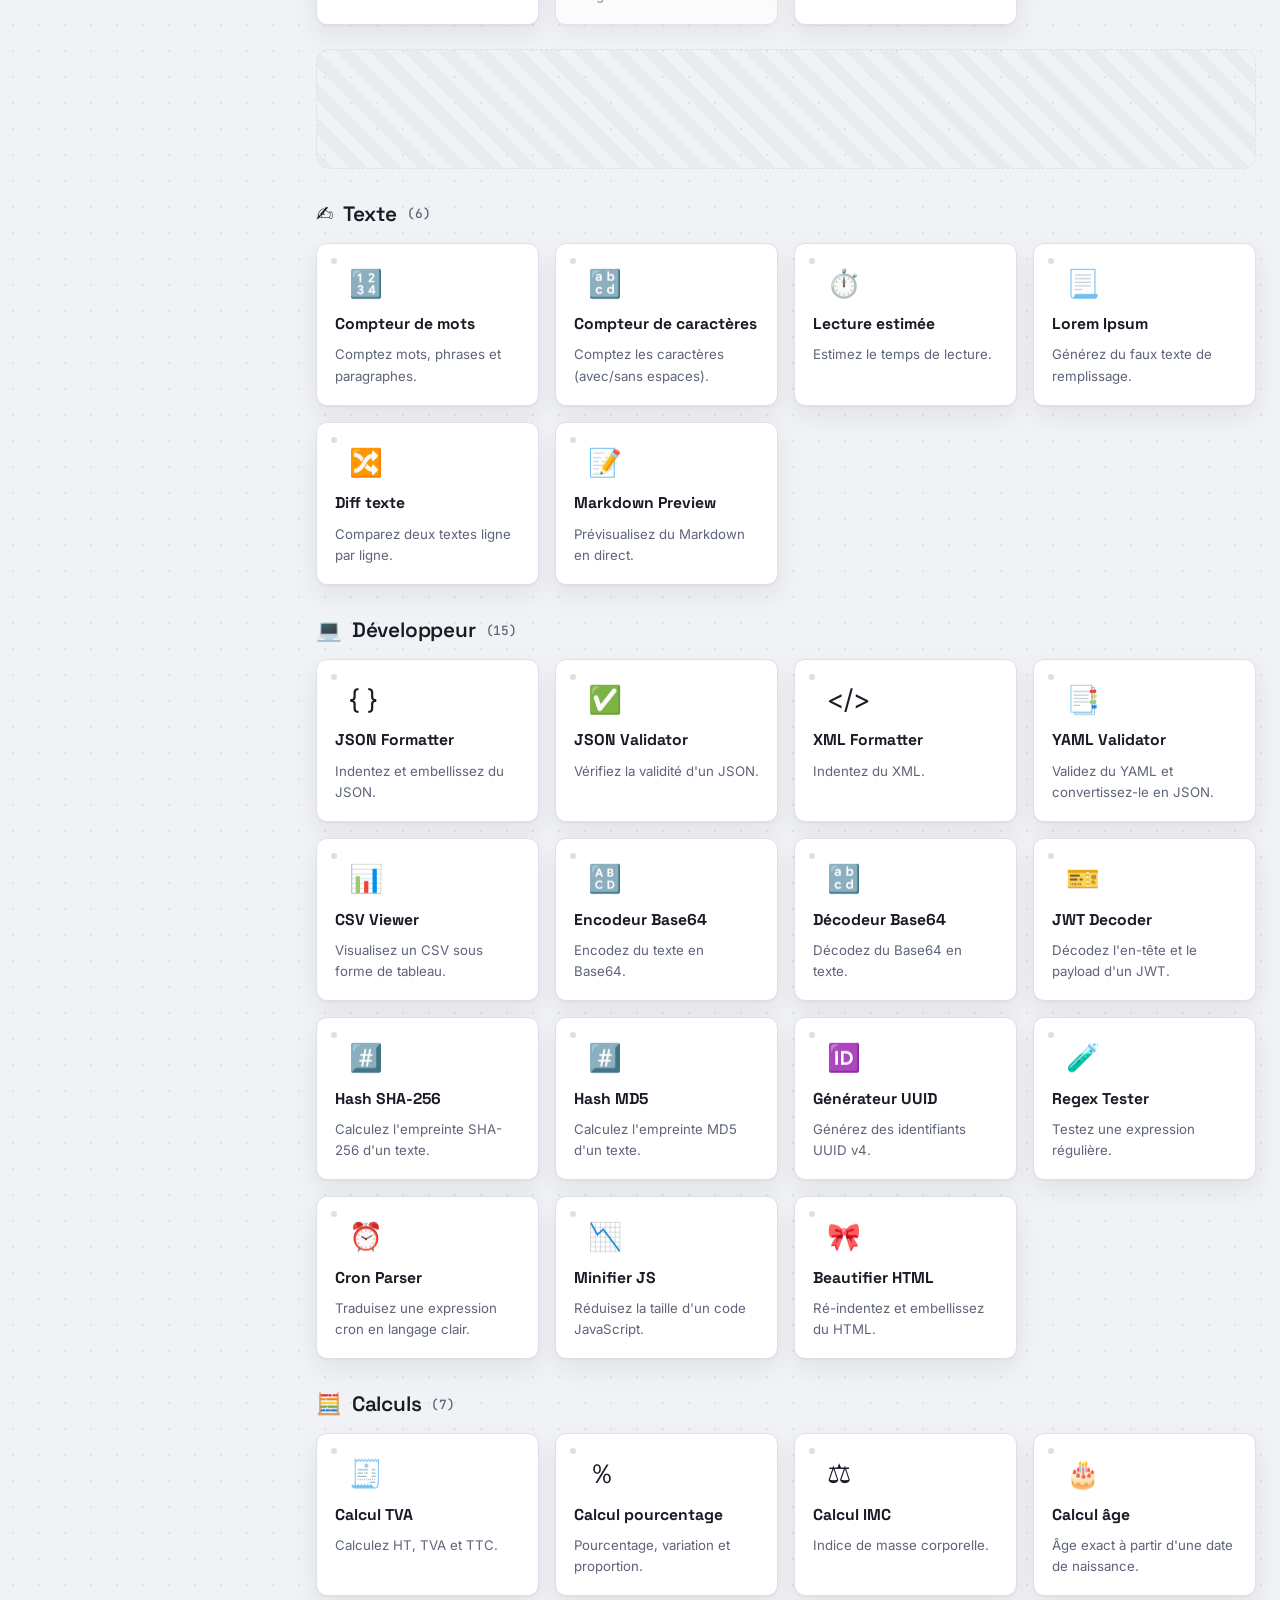
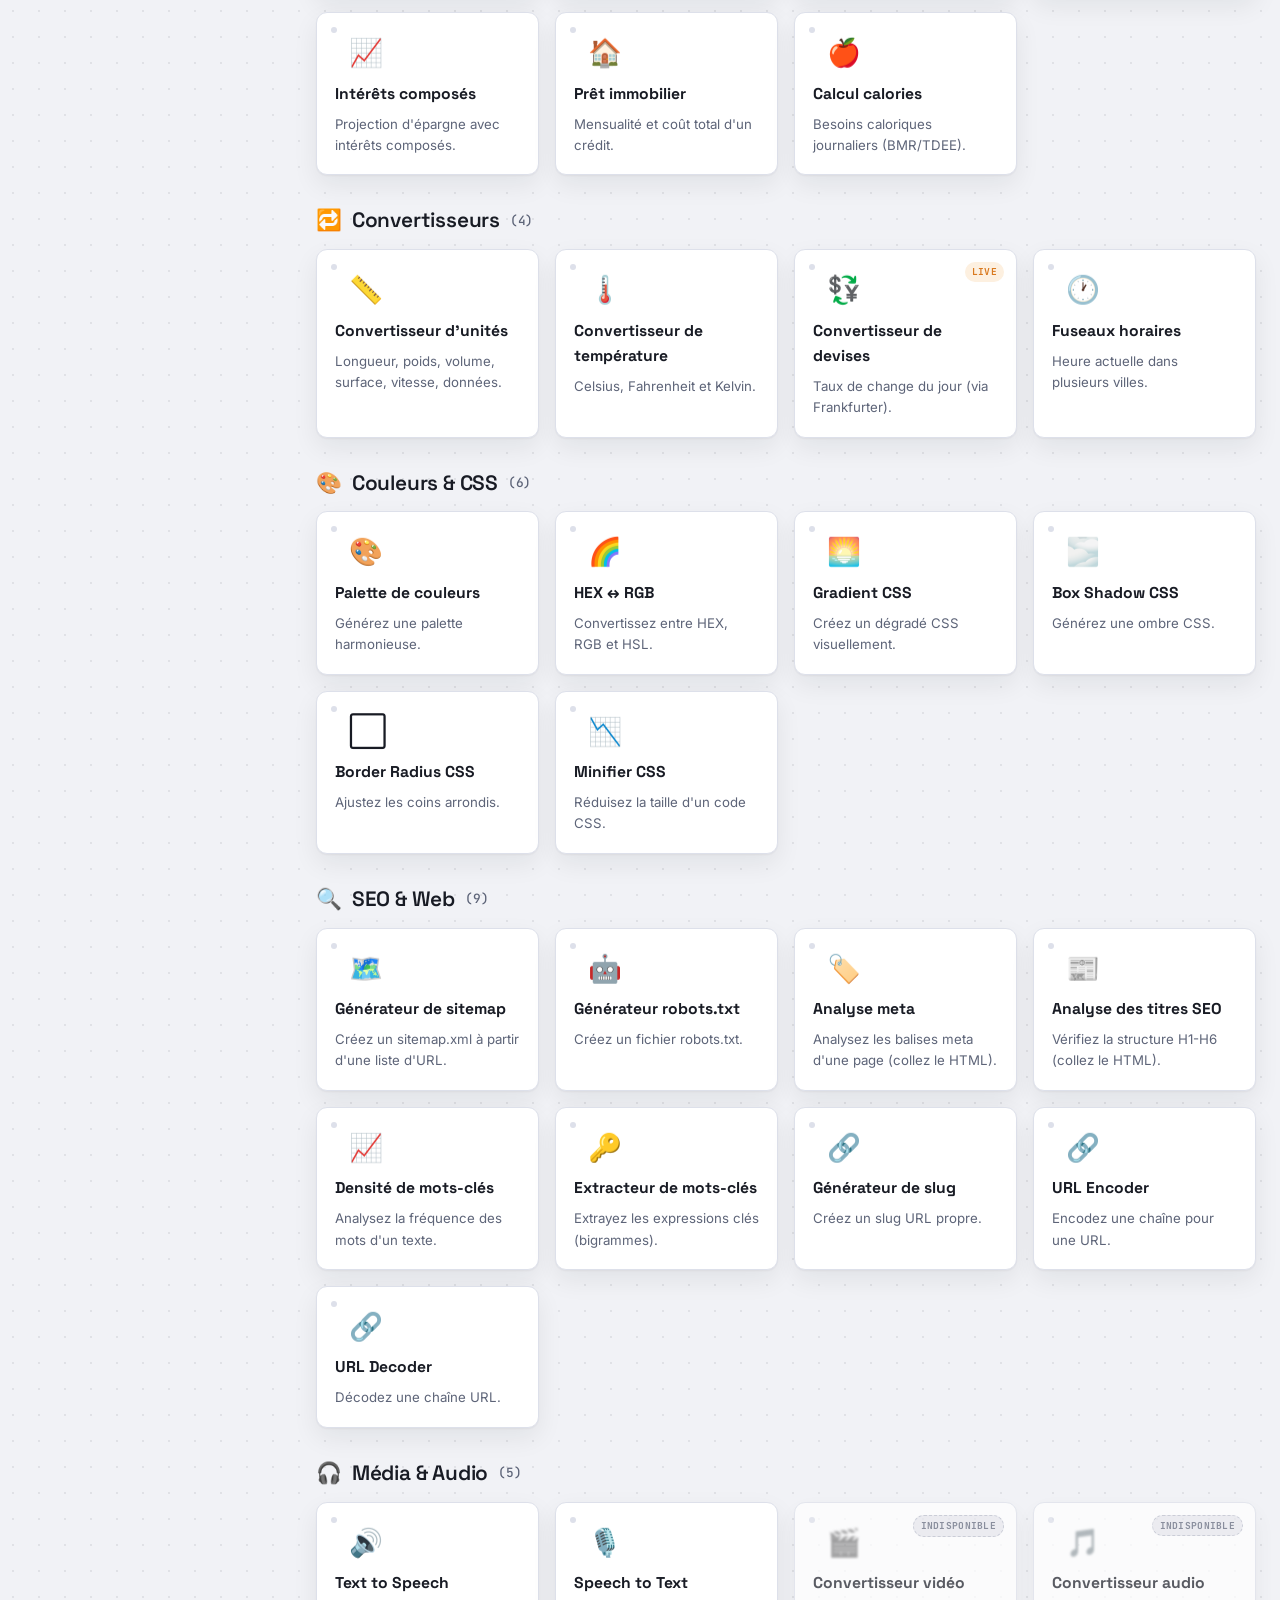
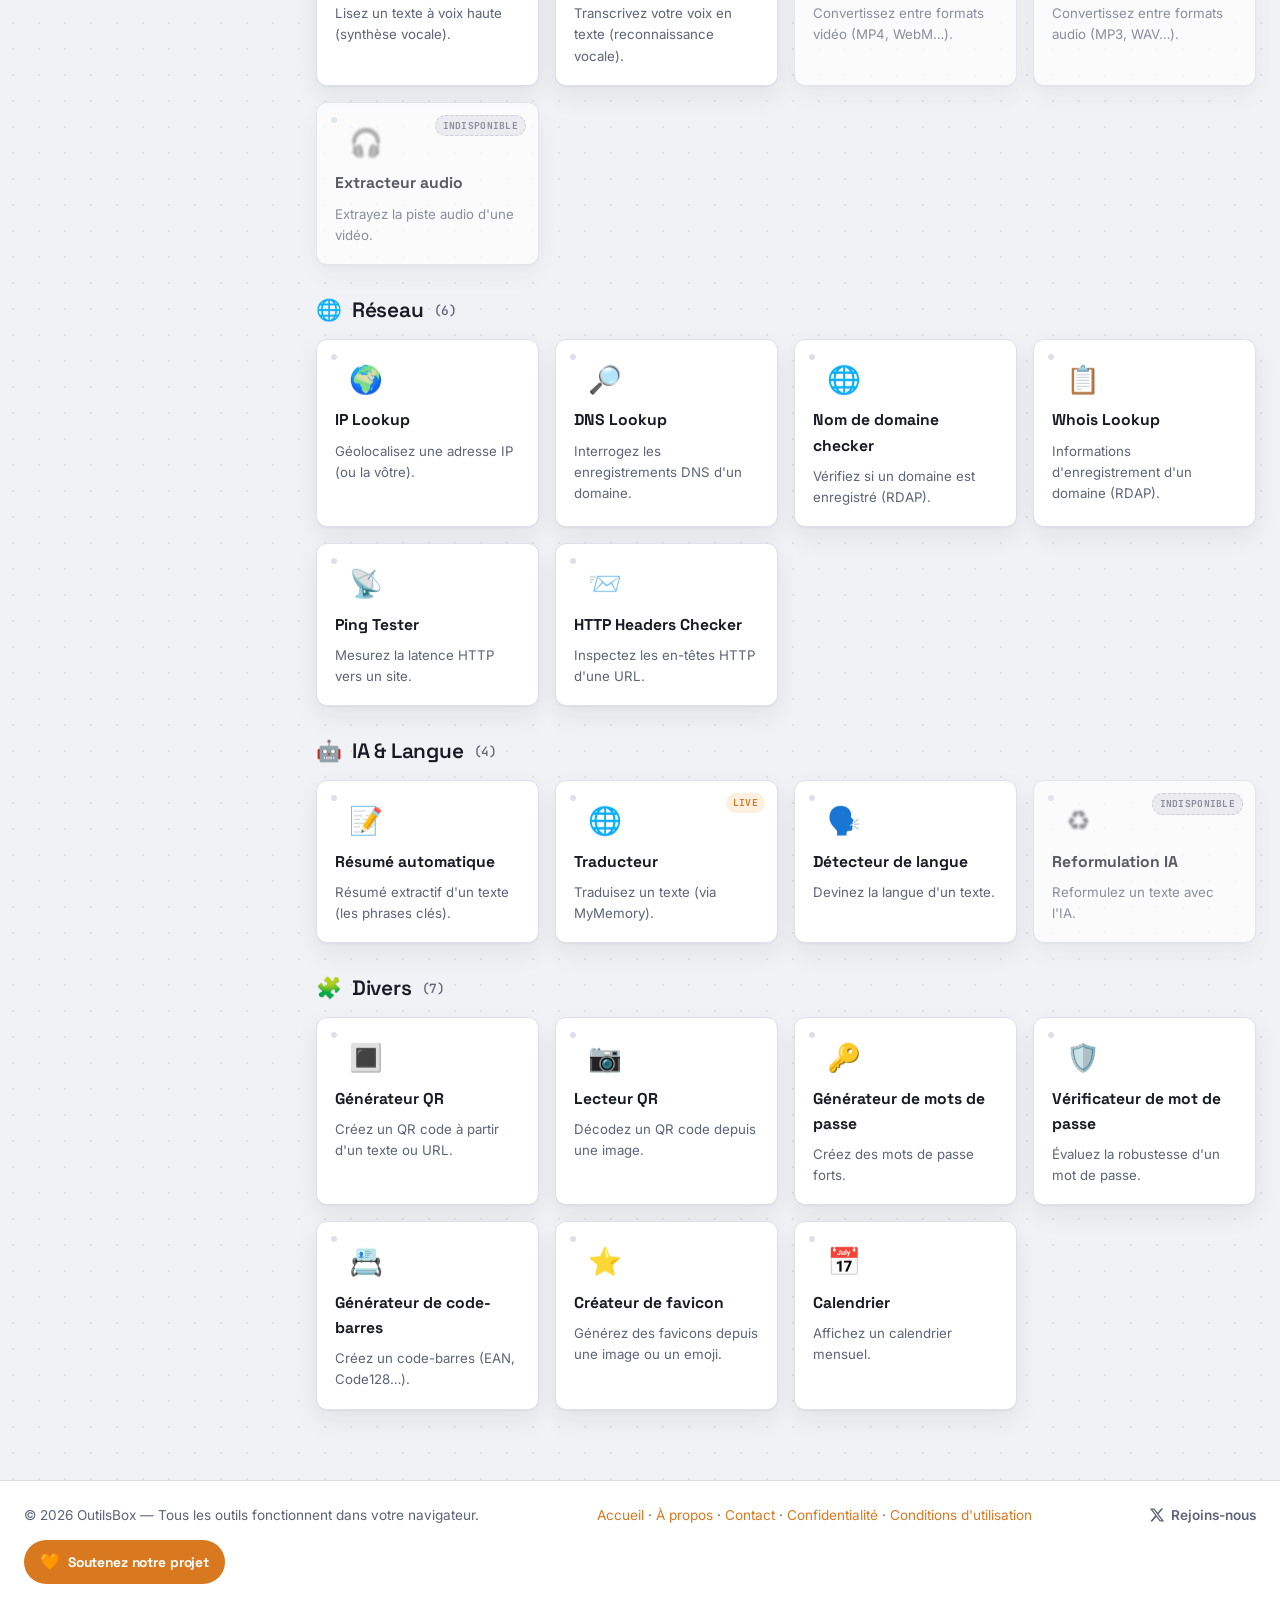
==== commit 9d2c9487: "Clean up ad scripts and update placeholders Removed Ezoic scripts and placeholders for AdSense integ" ====
--- a/index.html
+++ b/index.html
@@ -11,27 +11,9 @@
     <link href="https://fonts.googleapis.com/css2?family=Inter:wght@400;500;600;700;800&family=Space+Grotesk:wght@500;600;700&family=JetBrains+Mono:wght@400;500&display=swap" rel="stylesheet">
     <link rel="stylesheet" href="./Css/styles.css">
 
-    <!-- === EZOIC - SCRIPTS OBLIGATOIRES (à garder en haut) === -->
-    <!-- Privacy / Consentement -->
-    <script data-cfasync="false" src="https://cmp.gatekeeperconsent.com/min.js"></script>
-    <script data-cfasync="false" src="https://the.gatekeeperconsent.com/cmp.min.js"></script>
-
-    <!-- Ezoic Main Scripts -->
-    <script async src="//www.ezojs.com/ezoic/sa.min.js"></script>
-    <script>
-        window.ezstandalone = window.ezstandalone || {};
-        ezstandalone.cmd = ezstandalone.cmd || [];
-    </script>
-    <script src="//ezoicanalytics.com/analytics.js"></script>
-    <!-- ==================================================== -->
-
-    <!-- Ancien script Google AdSense, désactivé : Ezoic gère déjà la demande
-         publicitaire (y compris Google) et faire tourner les deux en même
-         temps peut réduire tes revenus / poser problème avec les règles
-         Ezoic. Supprime complètement ce bloc une fois que tu as confirmé
-         que les pubs Ezoic s'affichent bien.
-    <script async src="https://pagead2.googlesyndication.com/pagead/js/adsbygoogle.js?client=ca-pub-3952975727989882"
-         crossorigin="anonymous"></script>
+    <!-- Google AdSense : à activer une fois le compte approuvé.
+         <script async src="https://pagead2.googlesyndication.com/pagead/js/adsbygoogle.js?client=ca-pub-XXXXXXXXXXXXXXXX"
+              crossorigin="anonymous"></script>
     -->
 </head>
 <body>
@@ -50,18 +32,14 @@
       <button class="icon-btn" id="themeToggle" aria-label="Changer de thème" title="Thème clair / sombre">🌙</button>
     </header>
 
-    <!-- Bannière de pub (haut) — Ezoic placeholder 101 -->
-    <div class="ad-slot ad-leaderboard" data-ad="top-leaderboard">
-      <div id="ezoic-pub-ad-placeholder-101"></div>
-    </div>
+    <!-- Bannière de pub (haut) — emplacement AdSense à venir -->
+    <div class="ad-slot ad-leaderboard" data-ad="top-leaderboard"></div>
 
     <div class="layout">
       <aside class="sidebar" id="sidebar" aria-label="Catégories">
         <nav id="categoryNav"></nav>
-        <!-- Bannière de pub (colonne) — Ezoic placeholder 102 -->
-        <div class="ad-slot ad-rail" data-ad="sidebar-rail">
-          <div id="ezoic-pub-ad-placeholder-102"></div>
-        </div>
+        <!-- Bannière de pub (colonne) — emplacement AdSense à venir -->
+        <div class="ad-slot ad-rail" data-ad="sidebar-rail"></div>
       </aside>
       <div class="sidebar-backdrop" id="sidebarBackdrop"></div>
 
@@ -72,7 +50,7 @@
       <div class="footer-inner">
         <span>© <span id="year"></span> OutilsBox — Tous les outils fonctionnent dans votre navigateur.</span>
         <span class="footer-links">
-          <a href="#/">Accueil</a> · <a href="#/tool/about">À propos</a> · <a href="#/tool/privacy">Confidentialité</a>
+          <a href="#/">Accueil</a> · <a href="#/tool/about">À propos</a> · <a href="#/tool/contact">Contact</a> · <a href="#/tool/privacy">Confidentialité</a> · <a href="#/tool/terms">Conditions d'utilisation</a>
         </span>
         <a href="https://x.com/cordox4" target="_blank" rel="noopener noreferrer" class="footer-social">
           <svg viewBox="0 0 24 24" width="16" height="16" fill="currentColor" aria-hidden="true"><path d="M18.244 2.25h3.308l-7.227 8.26 8.502 11.24H16.17l-5.214-6.817L4.99 21.75H1.68l7.73-8.835L1.254 2.25H8.08l4.713 6.231zm-1.161 17.52h1.833L7.084 4.126H5.117z"/></svg>
@@ -84,20 +62,10 @@
       </div>
     </footer>
 
-    <!-- Interstitiel de pub -->
-    <div class="modal-backdrop" id="adInterstitial" hidden>
-      <div class="modal ad-interstitial-box" role="dialog" aria-modal="true" aria-label="Publicité">
-        <div class="ad-slot ad-interstitial" data-ad="interstitial">
-          <div id="ezoic-pub-ad-placeholder-104"></div>
-        </div>
-        <p class="ad-note">Votre outil se lance après la publicité…</p>
-        <button class="btn btn-primary" id="adContinue" disabled>Continuer (<span id="adCountdown">5</span>)</button>
-      </div>
-    </div>
-
     <div id="toast" class="toast" hidden></div>
 
     <!-- Librairies -->
     <script type="module" src="./js/main.js"></script>
 </body>
 </html>
+
--- a/Css/styles.css
+++ b/Css/styles.css
@@ -292,22 +292,17 @@
 .footer-social{display:inline-flex;align-items:center;gap:6px;color:var(--muted);text-decoration:none;font-weight:600;transition:color .15s ease}
 .footer-social:hover{color:var(--primary)}
 
-/* Bouton de soutien (flottant, redirige vers PayPal) */
+/* Bouton de soutien (fixé dans le footer, redirige vers PayPal) */
 .support-btn{
-  position:fixed;right:20px;bottom:20px;z-index:80;
   display:inline-flex;align-items:center;gap:8px;
-  padding:13px 20px;border-radius:999px;
-  background:var(--primary);color:#fff;font-weight:700;font-size:.92rem;
+  padding:9px 16px;border-radius:999px;
+  background:var(--primary);color:#fff;font-weight:700;font-size:.86rem;
   font-family:var(--font-display);text-decoration:none;letter-spacing:-.01em;
-  box-shadow:var(--shadow-glow);
-  transition:transform .15s var(--ease),background-color .15s var(--ease),box-shadow .15s var(--ease);
+  transition:transform .15s var(--ease),background-color .15s var(--ease);
 }
 .support-btn:hover{background:var(--primary-600);transform:translateY(-2px);text-decoration:none;color:#fff}
 .support-btn:active{transform:translateY(0) scale(.96)}
-.support-btn .sb-icon{font-size:1.05rem}
-@media(max-width:520px){
-  .support-btn{right:14px;bottom:14px;padding:11px 16px;font-size:.84rem}
-}
+.support-btn .sb-icon{font-size:1rem}
 
 /* Sidebar mobile */
 .sidebar-backdrop{display:none}
@@ -335,3 +330,4 @@
 
 .hidden{display:none!important}
 [hidden]{display:none!important}
+
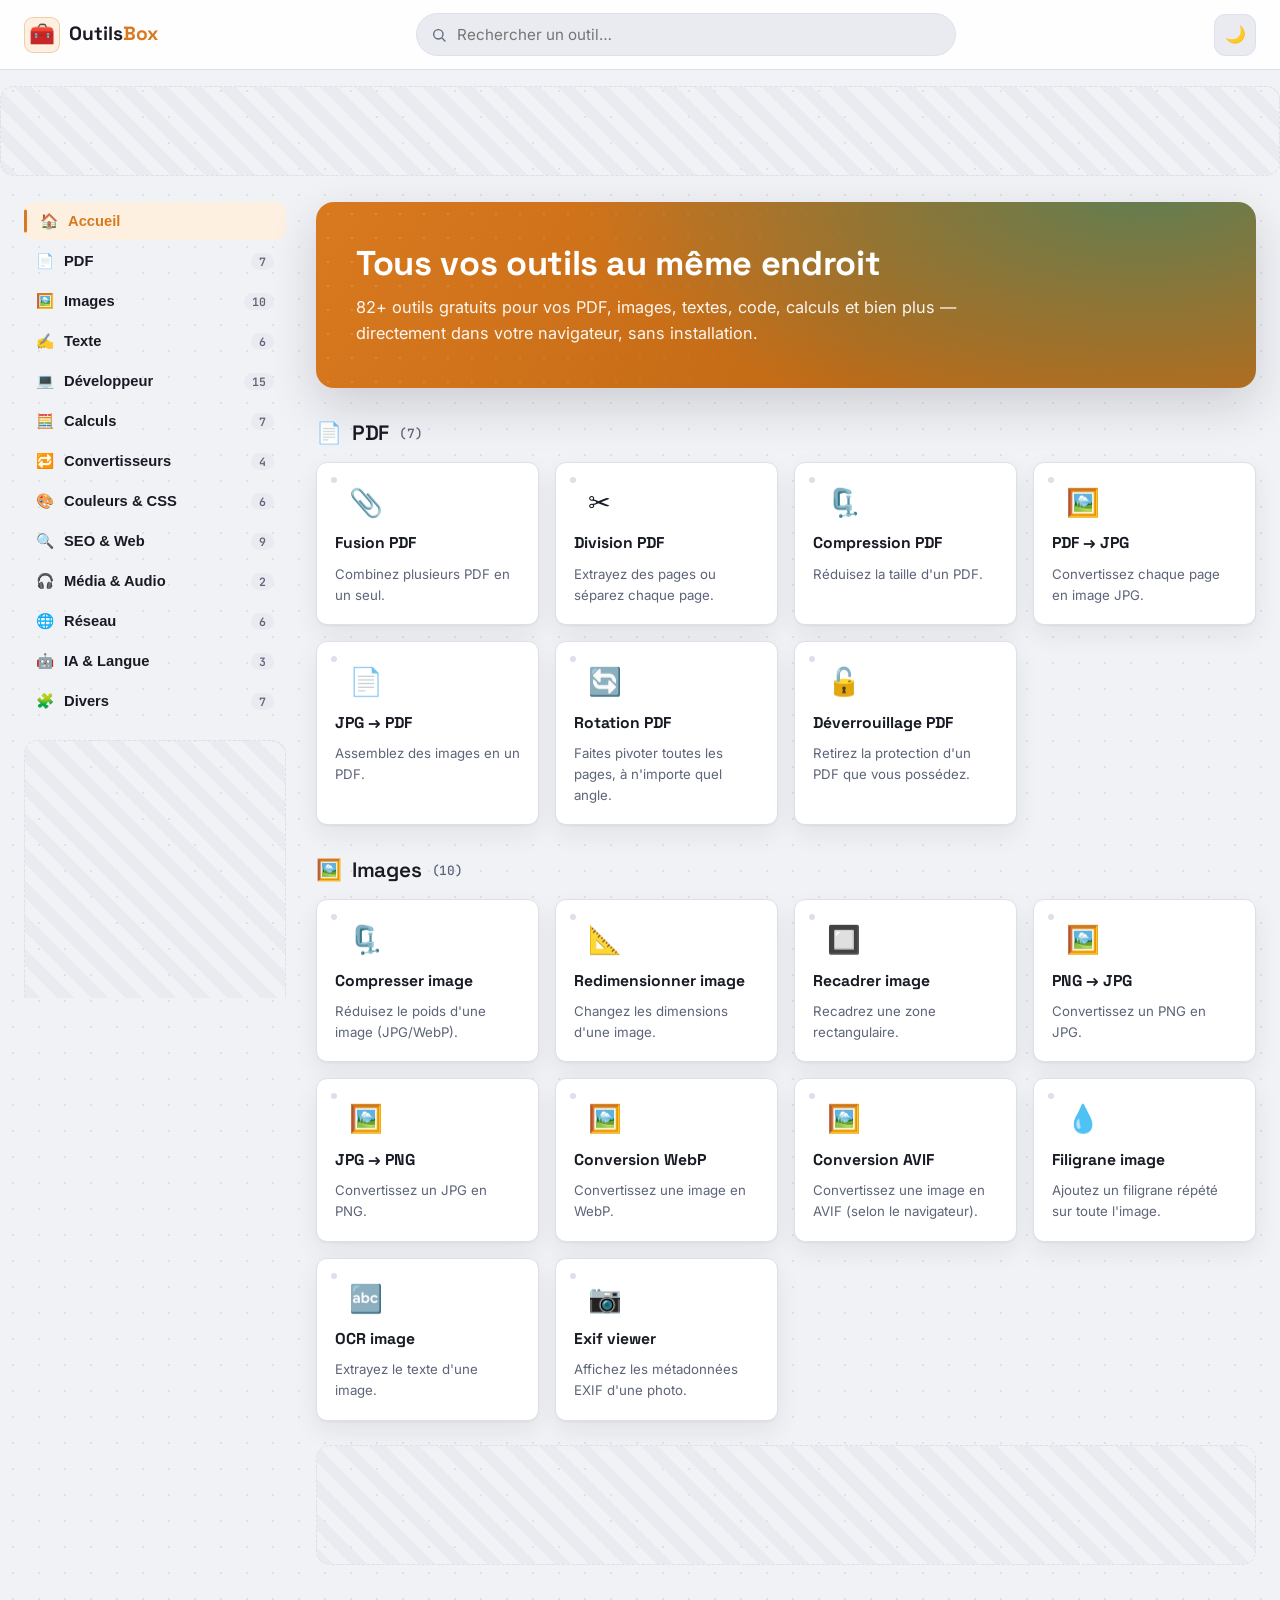
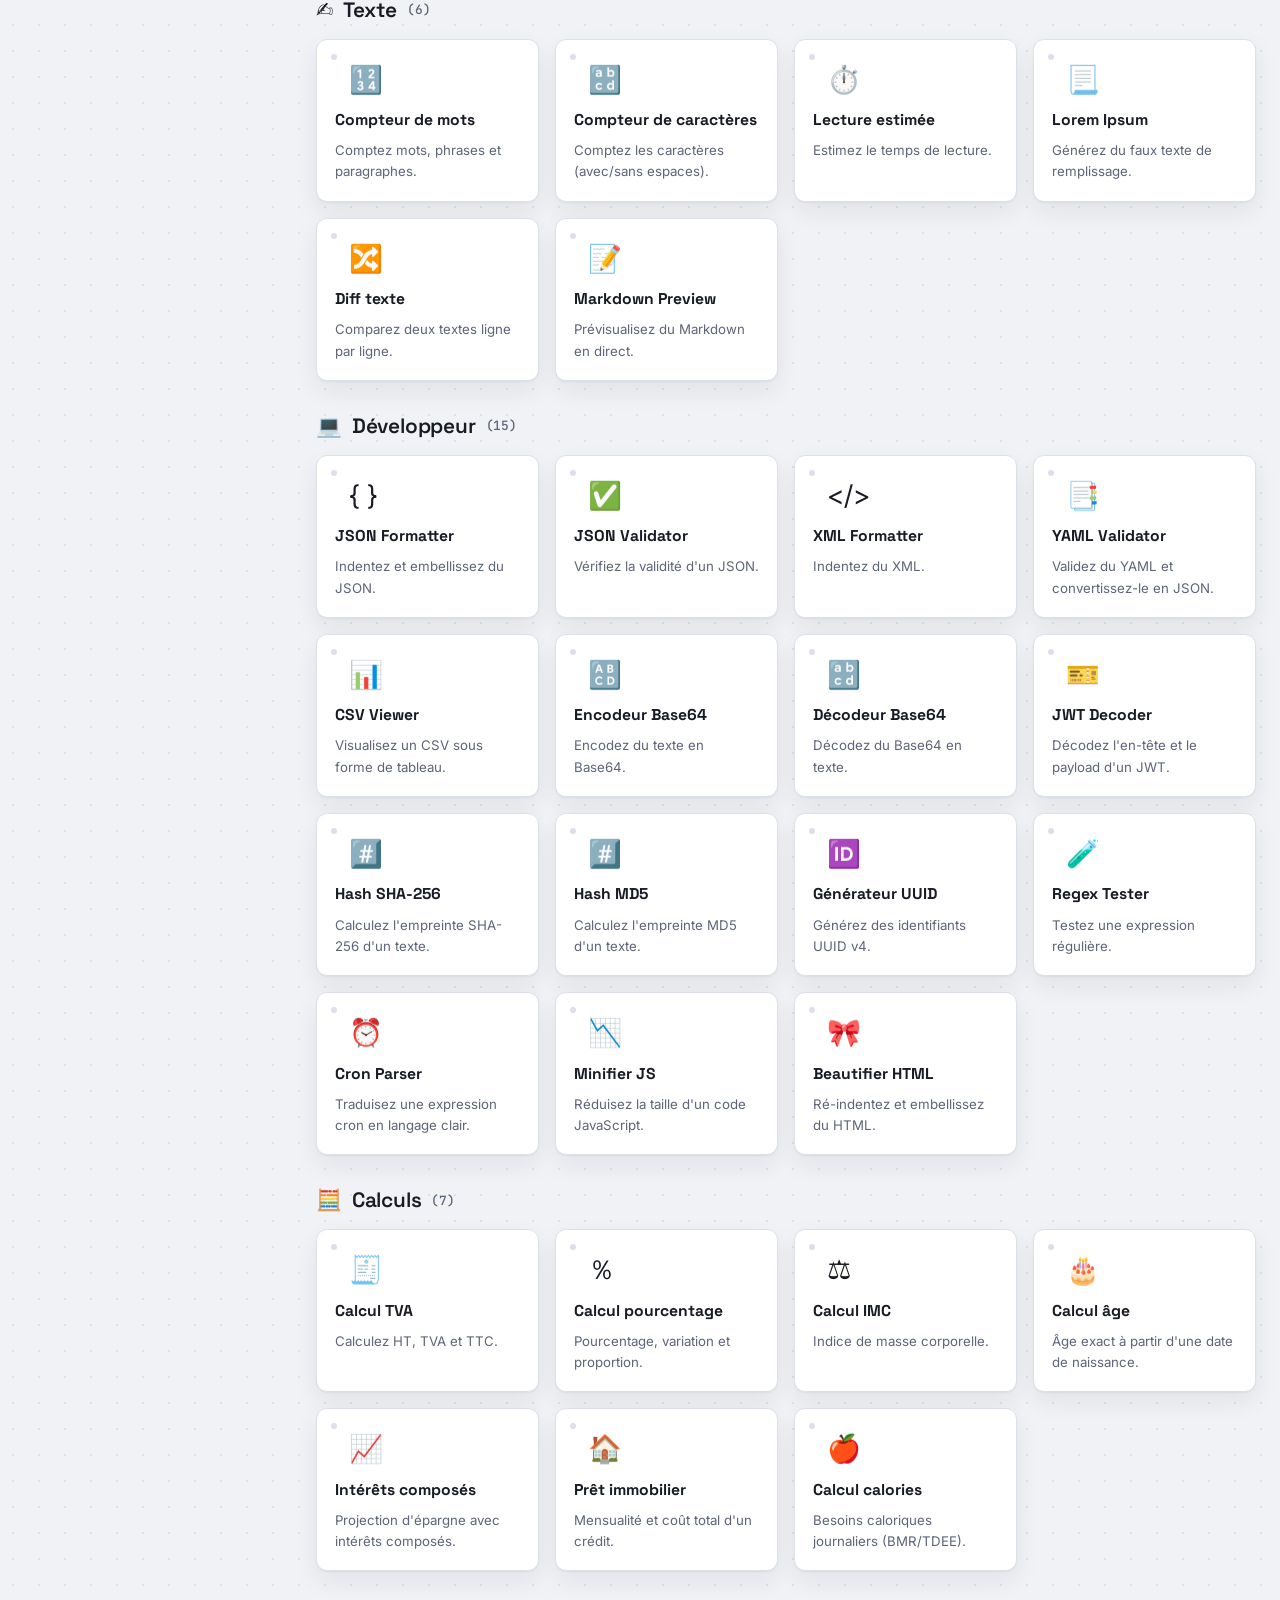
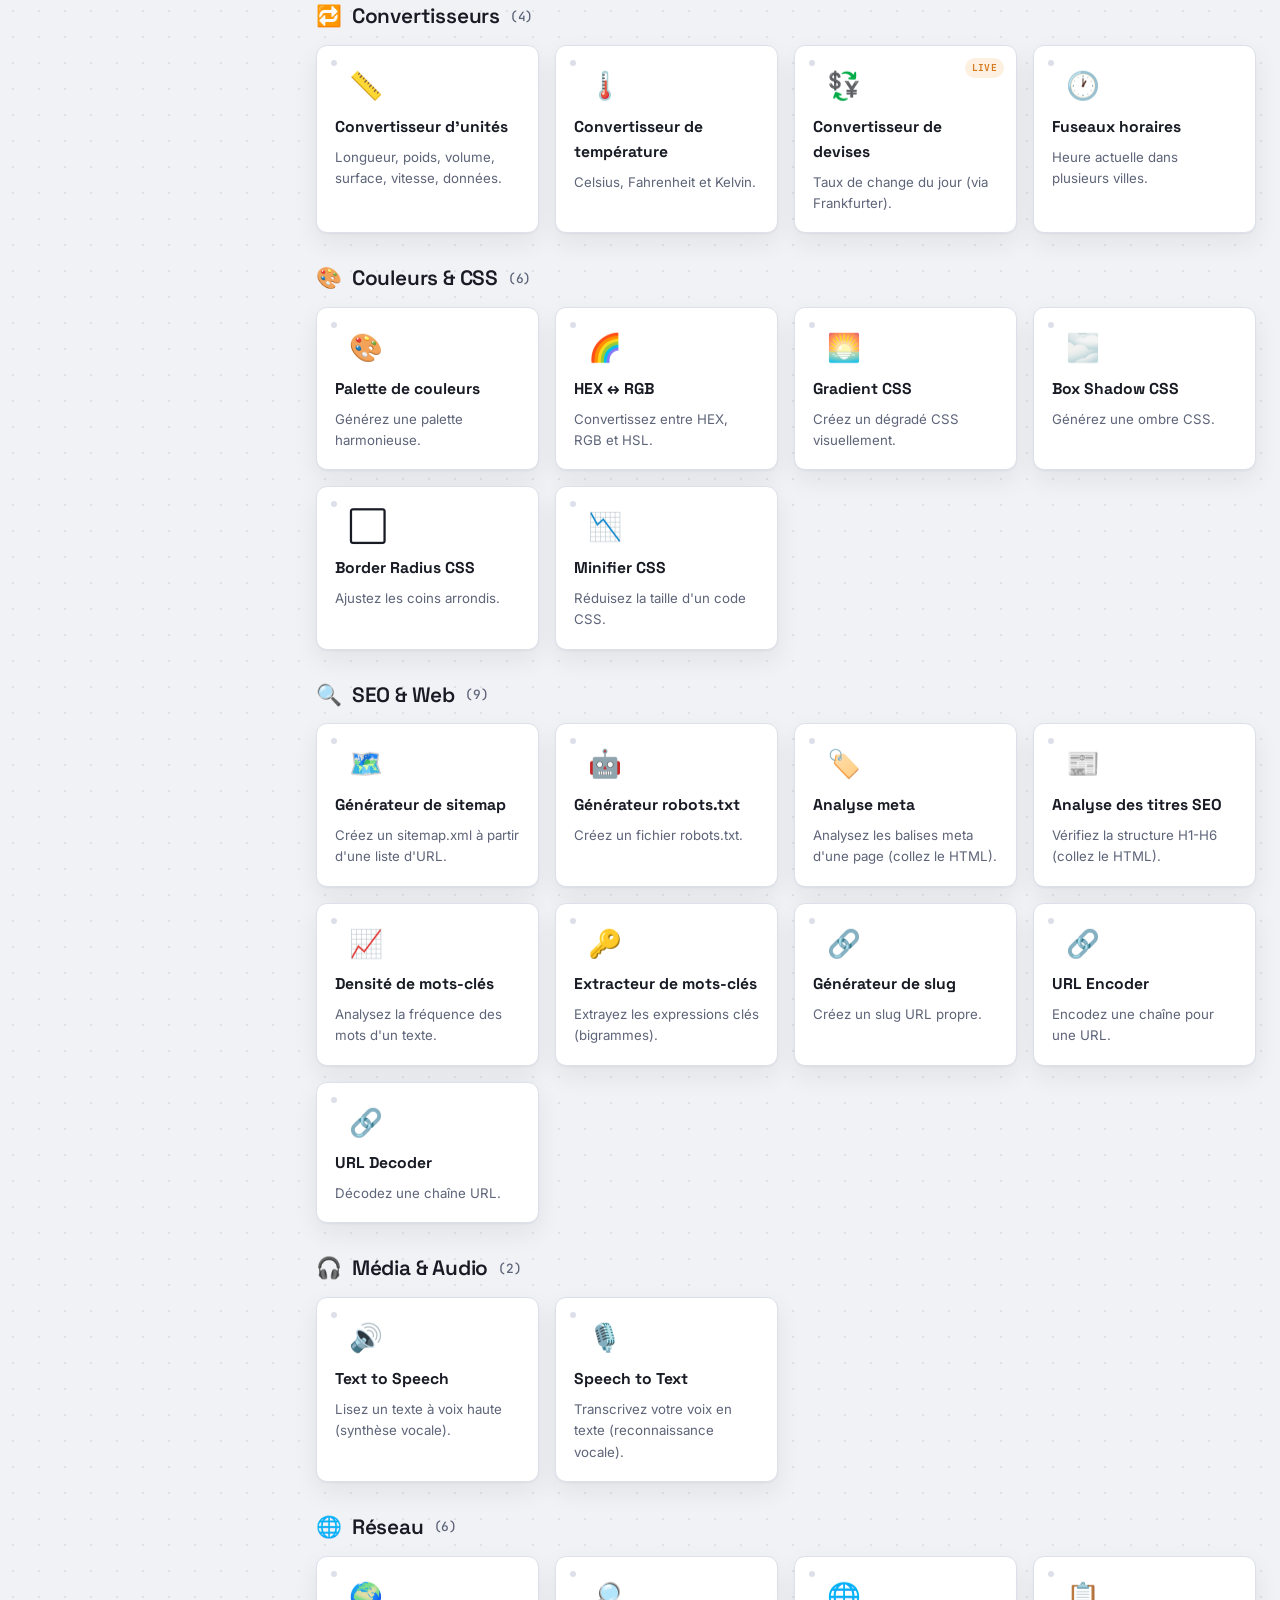
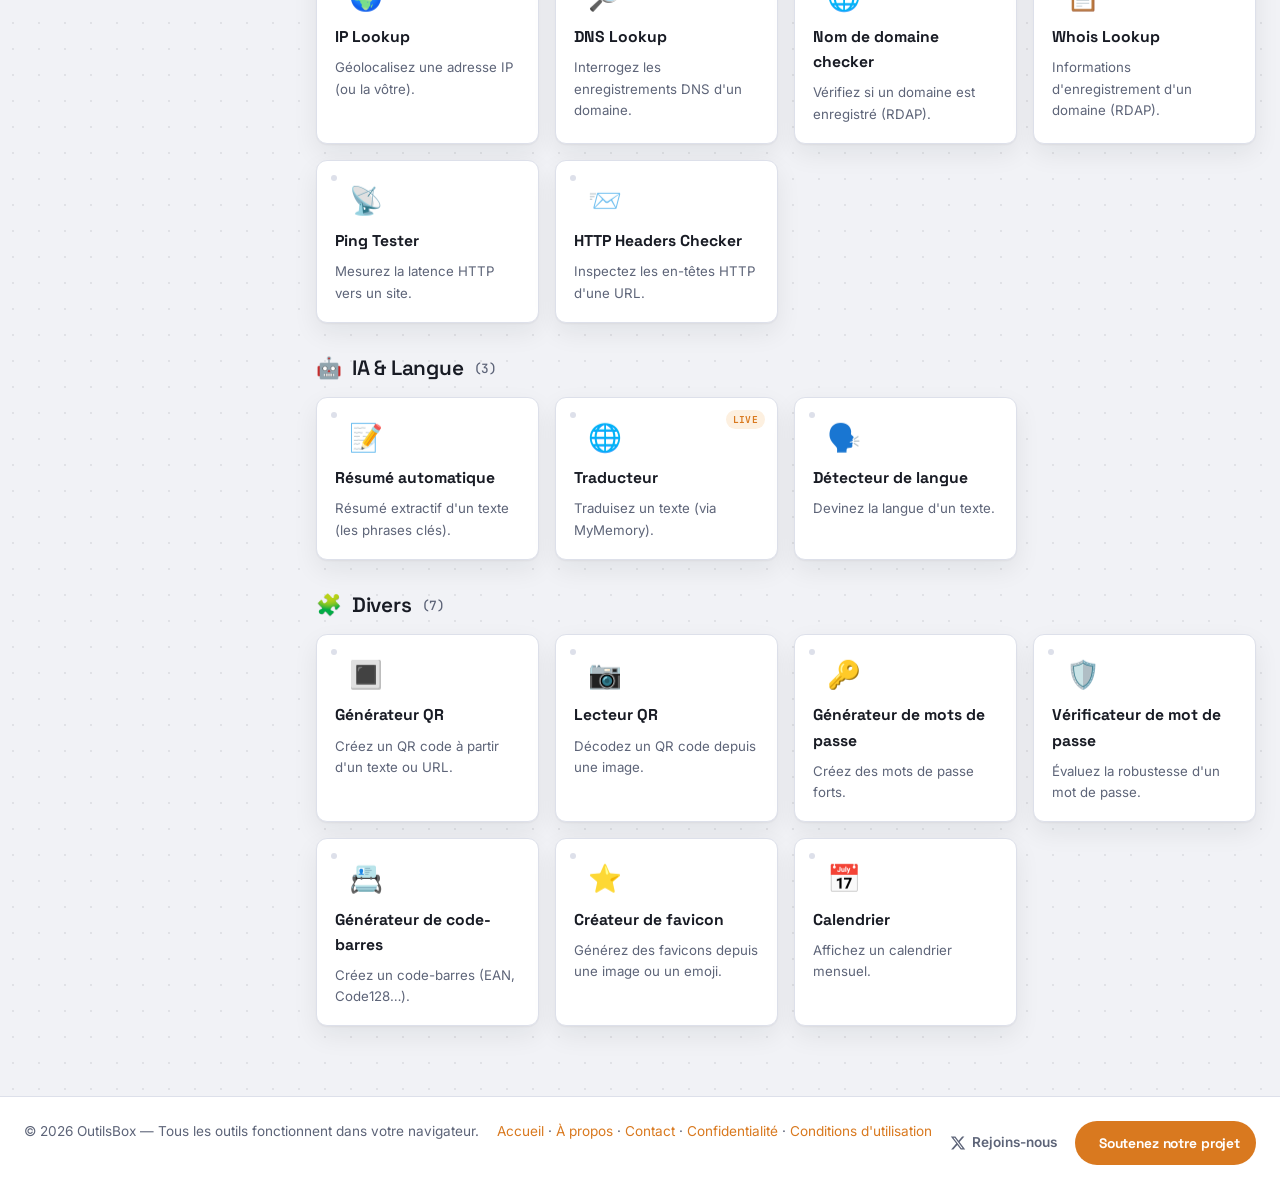
==== commit 7aa27e1f: "Add files via upload" ====
--- a/index.html
+++ b/index.html
@@ -20,7 +20,7 @@
     <a class="skip-link" href="#main">Aller au contenu</a>
 
     <header class="topbar">
-      <button class="icon-btn menu-toggle" id="menuToggle" aria-label="Menu">☰</button>
+      <button class="icon-btn menu-toggle" id="menuToggle" aria-label="Menu"><svg viewBox="0 0 24 24" fill="none" stroke="currentColor" stroke-width="1.7" stroke-linecap="round" stroke-linejoin="round" class="icon" aria-hidden="true"><line x1="4" y1="7" x2="20" y2="7"/><line x1="4" y1="12" x2="20" y2="12"/><line x1="4" y1="17" x2="20" y2="17"/></svg></button>
       <a class="brand" href="#/">
         <span class="brand-logo">🧰</span>
         <span class="brand-name">Outils<b>Box</b></span>
@@ -29,7 +29,7 @@
         <input id="globalSearch" type="search" placeholder="Rechercher un outil…" autocomplete="off" aria-label="Rechercher un outil">
         <div id="searchResults" class="search-results" hidden></div>
       </div>
-      <button class="icon-btn" id="themeToggle" aria-label="Changer de thème" title="Thème clair / sombre">🌙</button>
+      <button class="icon-btn" id="themeToggle" aria-label="Changer de thème" title="Thème clair / sombre"><svg viewBox="0 0 24 24" fill="none" stroke="currentColor" stroke-width="1.7" stroke-linecap="round" stroke-linejoin="round" class="icon" aria-hidden="true"><path d="M20 14.5A8.5 8.5 0 1 1 9.5 4a7 7 0 0 0 10.5 10.5Z"/></svg></button>
     </header>
 
     <!-- Bannière de pub (haut) — emplacement AdSense à venir -->
@@ -57,7 +57,7 @@
           Rejoins-nous
         </a>
         <a class="support-btn" href="https://www.paypal.com/ncp/payment/L6BR6EY7WHRRA" target="_blank" rel="noopener noreferrer">
-          <span class="sb-icon" aria-hidden="true">🧡</span> Soutenez notre projet
+          <span class="sb-icon" aria-hidden="true"><svg viewBox="0 0 24 24" fill="none" stroke="currentColor" stroke-width="1.7" stroke-linecap="round" stroke-linejoin="round" class="icon"><path d="M12 20.2s-7.6-4.6-9.9-9.1C.6 7.6 2.3 4 6 4c2.1 0 3.6 1.2 4.5 2.6.4.6.7 1.1 1.5 1.1s1.1-.5 1.5-1.1C14.4 5.2 15.9 4 18 4c3.7 0 5.4 3.6 3.9 7.1-2.3 4.5-9.9 9.1-9.9 9.1Z"/></svg></span> Soutenez notre projet
         </a>
       </div>
     </footer>
@@ -68,4 +68,3 @@
     <script type="module" src="./js/main.js"></script>
 </body>
 </html>
-
--- a/Css/styles.css
+++ b/Css/styles.css
@@ -146,7 +146,6 @@
 .ad-leaderboard{max-width:var(--maxw);margin:16px auto 0;height:90px}
 .ad-rail{margin-top:20px;height:600px;position:sticky;top:360px}
 .ad-inline{height:120px;margin:24px 0}
-.ad-interstitial{height:250px;width:100%}
 @media(max-width:900px){.ad-rail{display:none}.ad-leaderboard{height:60px}}
 
 /* Hero / home */
@@ -203,6 +202,17 @@
   transition:border-color .15s var(--ease);
 }
 .panel + .panel{margin-top:0}
+
+/* Contenu éditorial sous les outils */
+.article-panel{line-height:1.65}
+.article-panel h2.article-title{font-size:1.2rem;margin:0 0 10px}
+.article-panel h3{font-size:1rem;margin:20px 0 8px}
+.article-panel p{margin:0 0 10px;color:var(--text)}
+.article-panel .article-steps,.article-panel .article-tips{margin:0 0 8px;padding-left:22px}
+.article-panel .article-steps li,.article-panel .article-tips li{margin-bottom:6px}
+.article-faq details{border:1px solid var(--border);border-radius:10px;padding:10px 14px;margin-bottom:8px;background:var(--surface-2)}
+.article-faq summary{cursor:pointer;font-weight:600;font-size:.92rem}
+.article-faq details p{margin:8px 0 0;color:var(--muted);font-size:.92rem}
 
 /* Form controls */
 .field{margin-bottom:15px;display:block}
